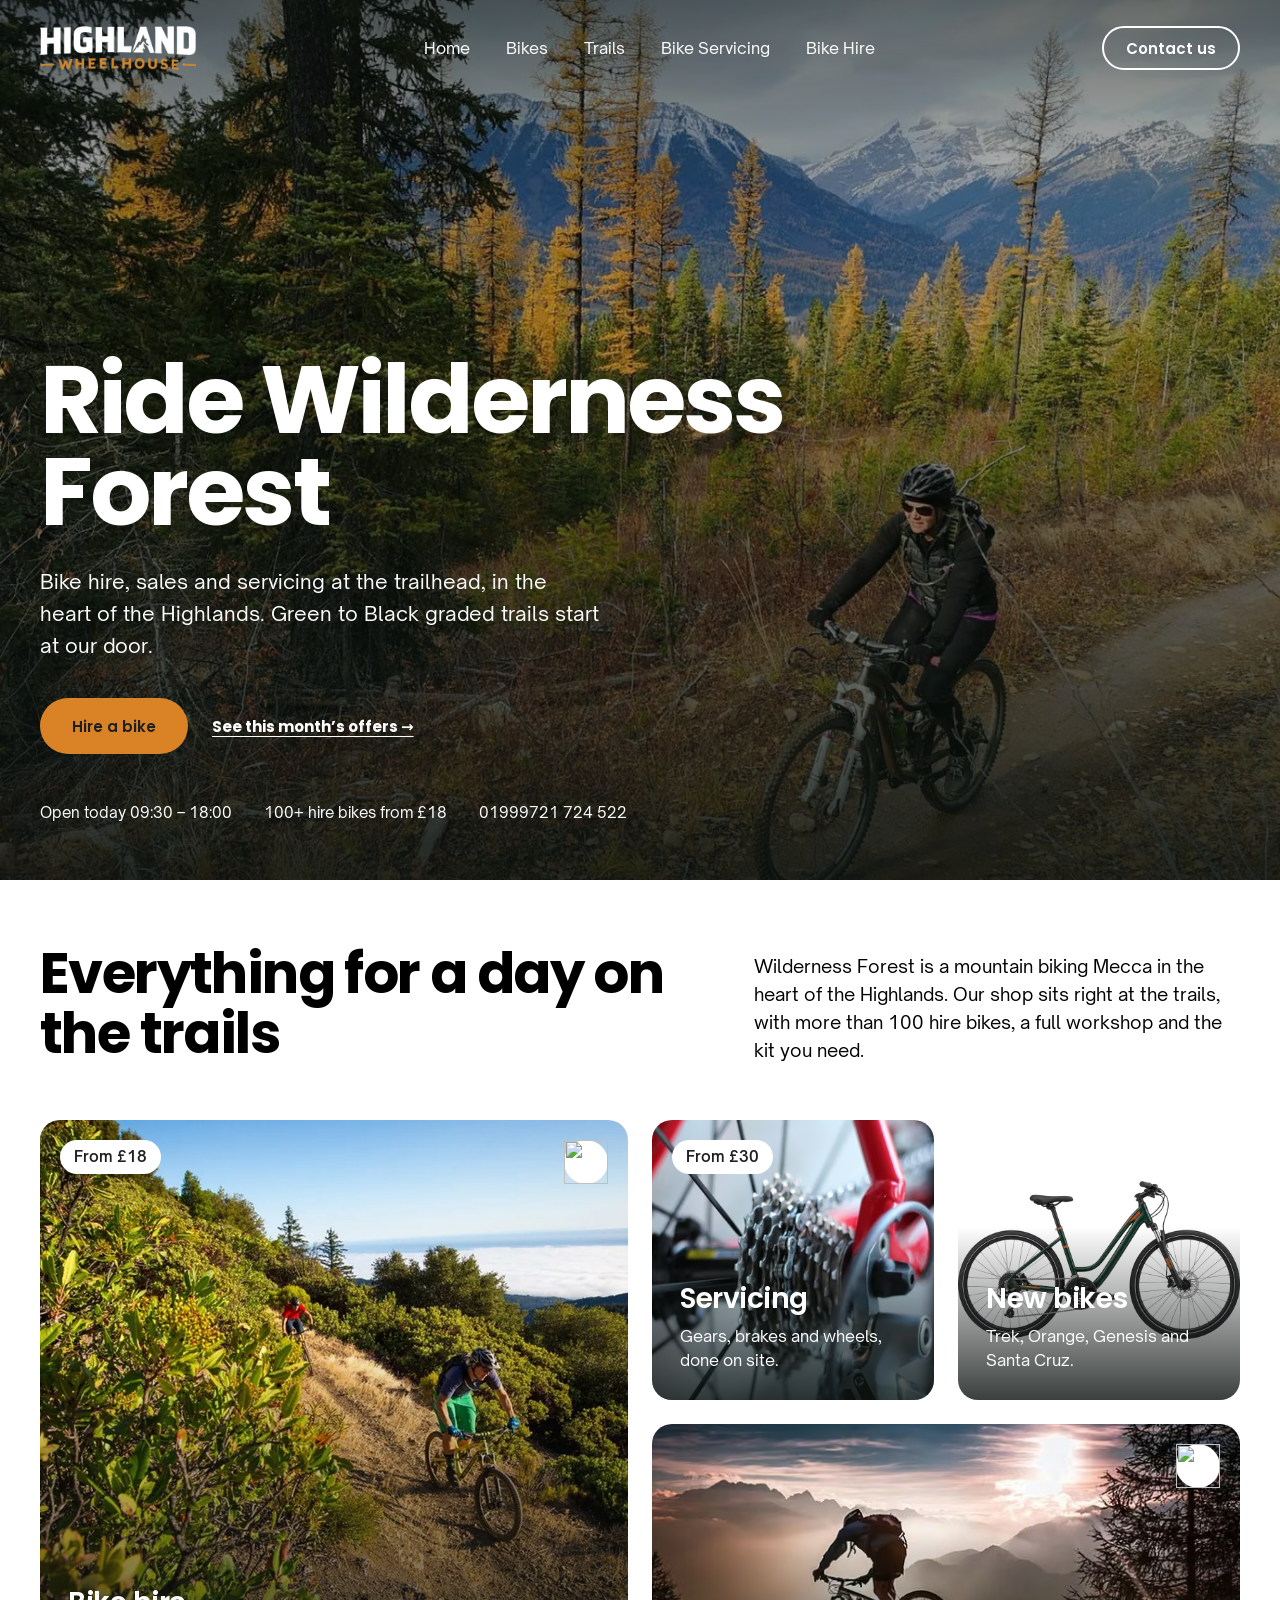
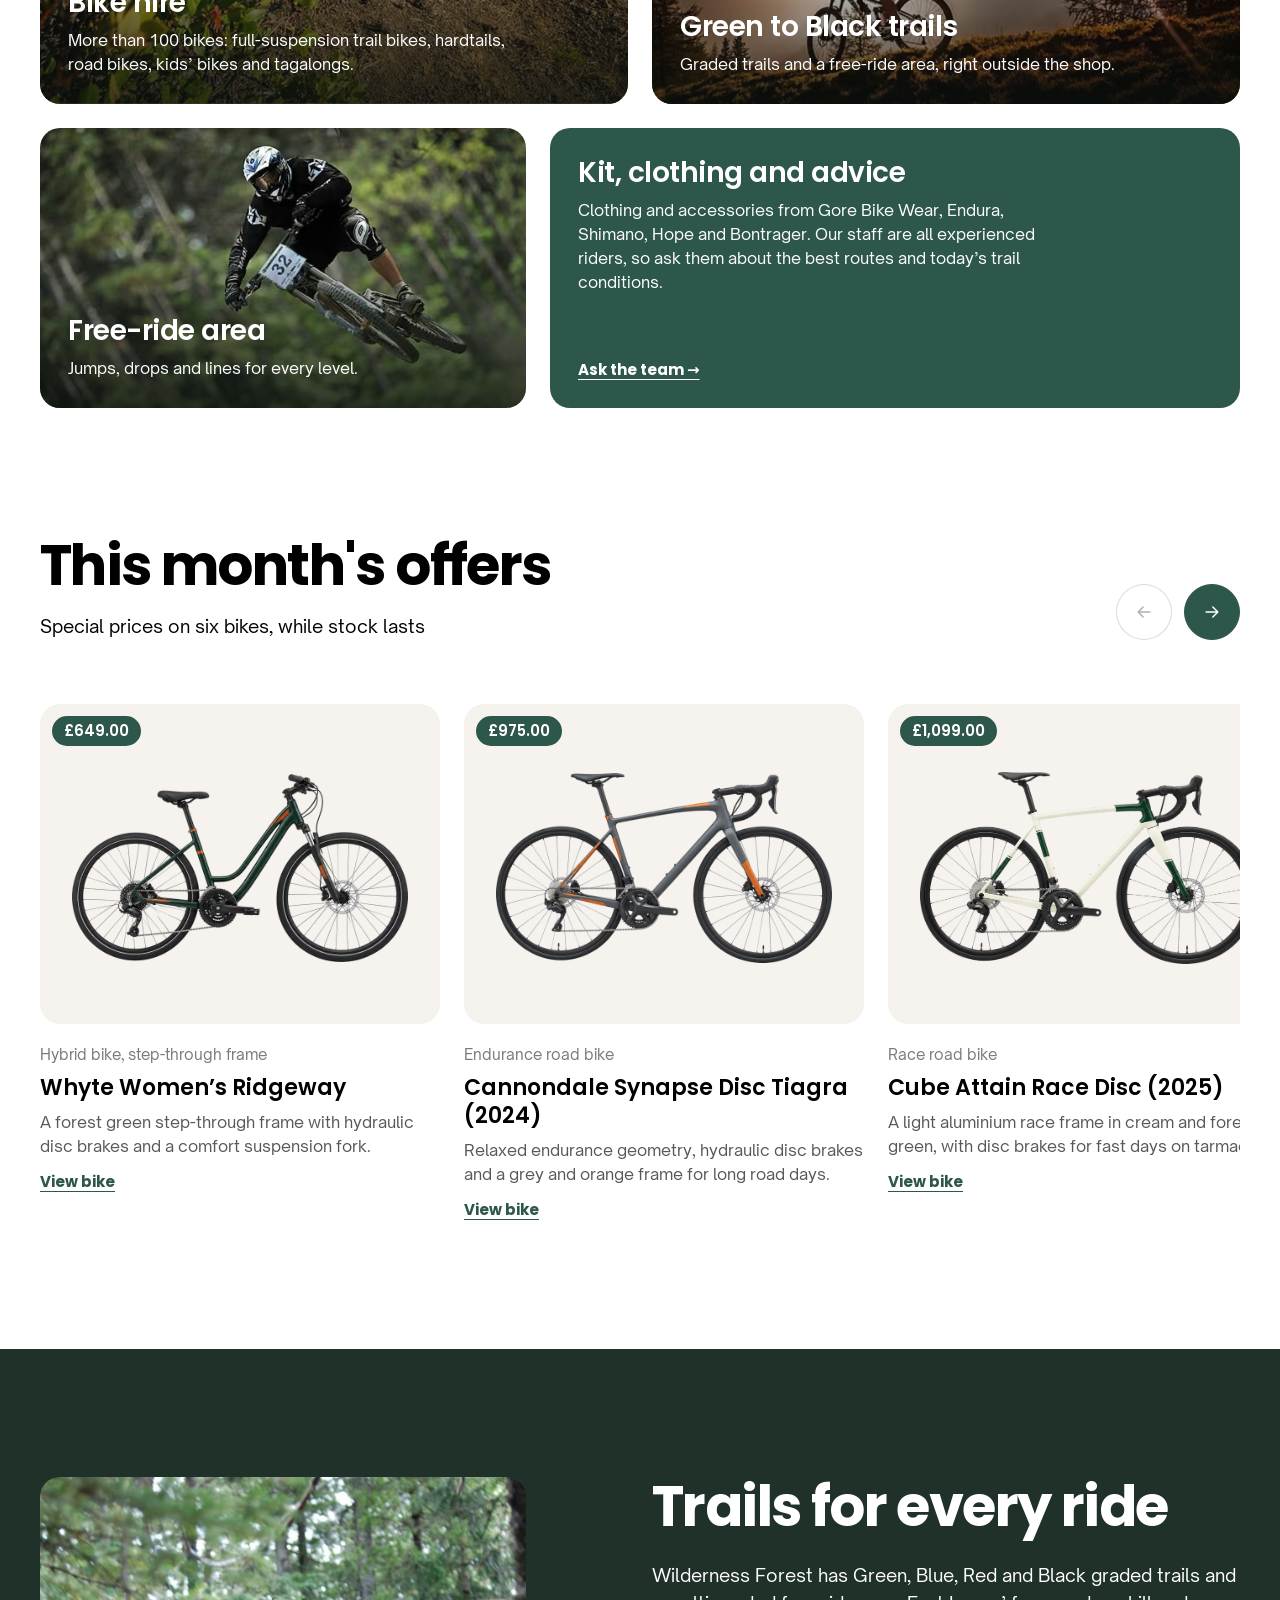
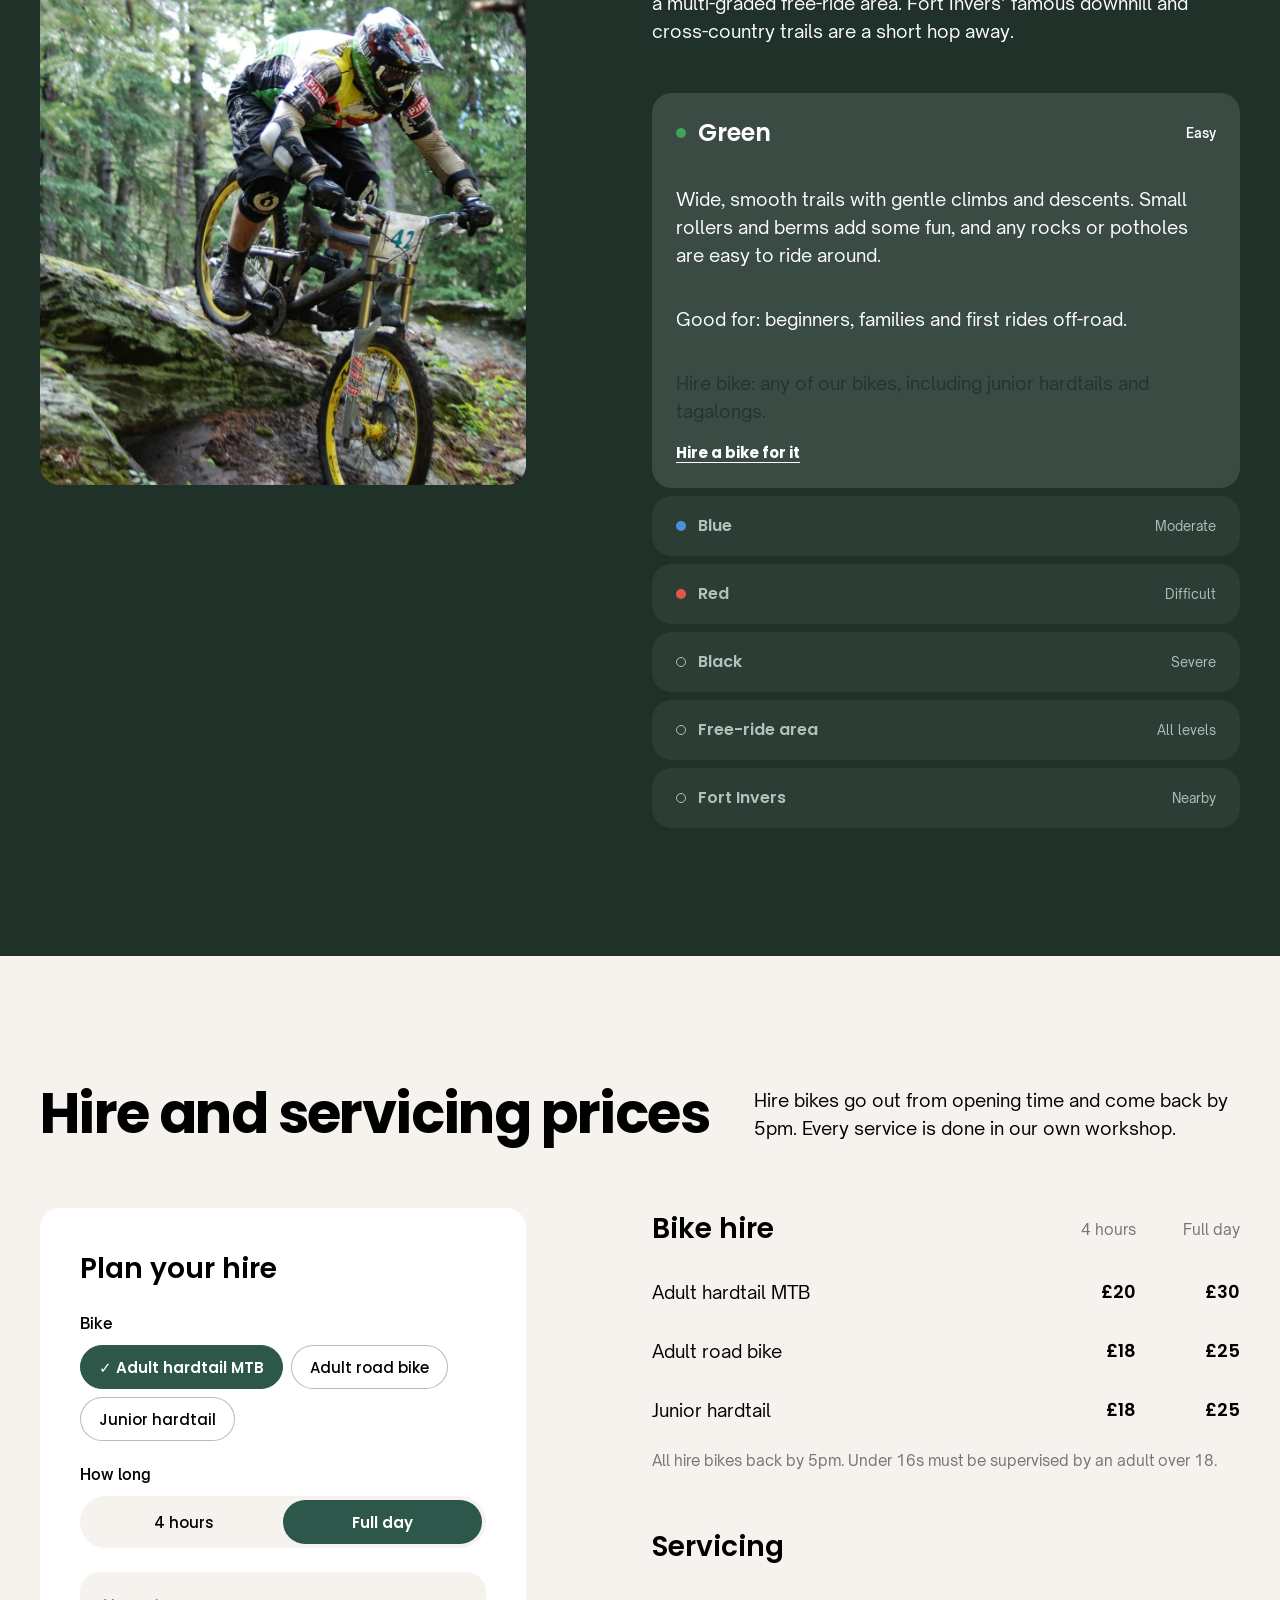
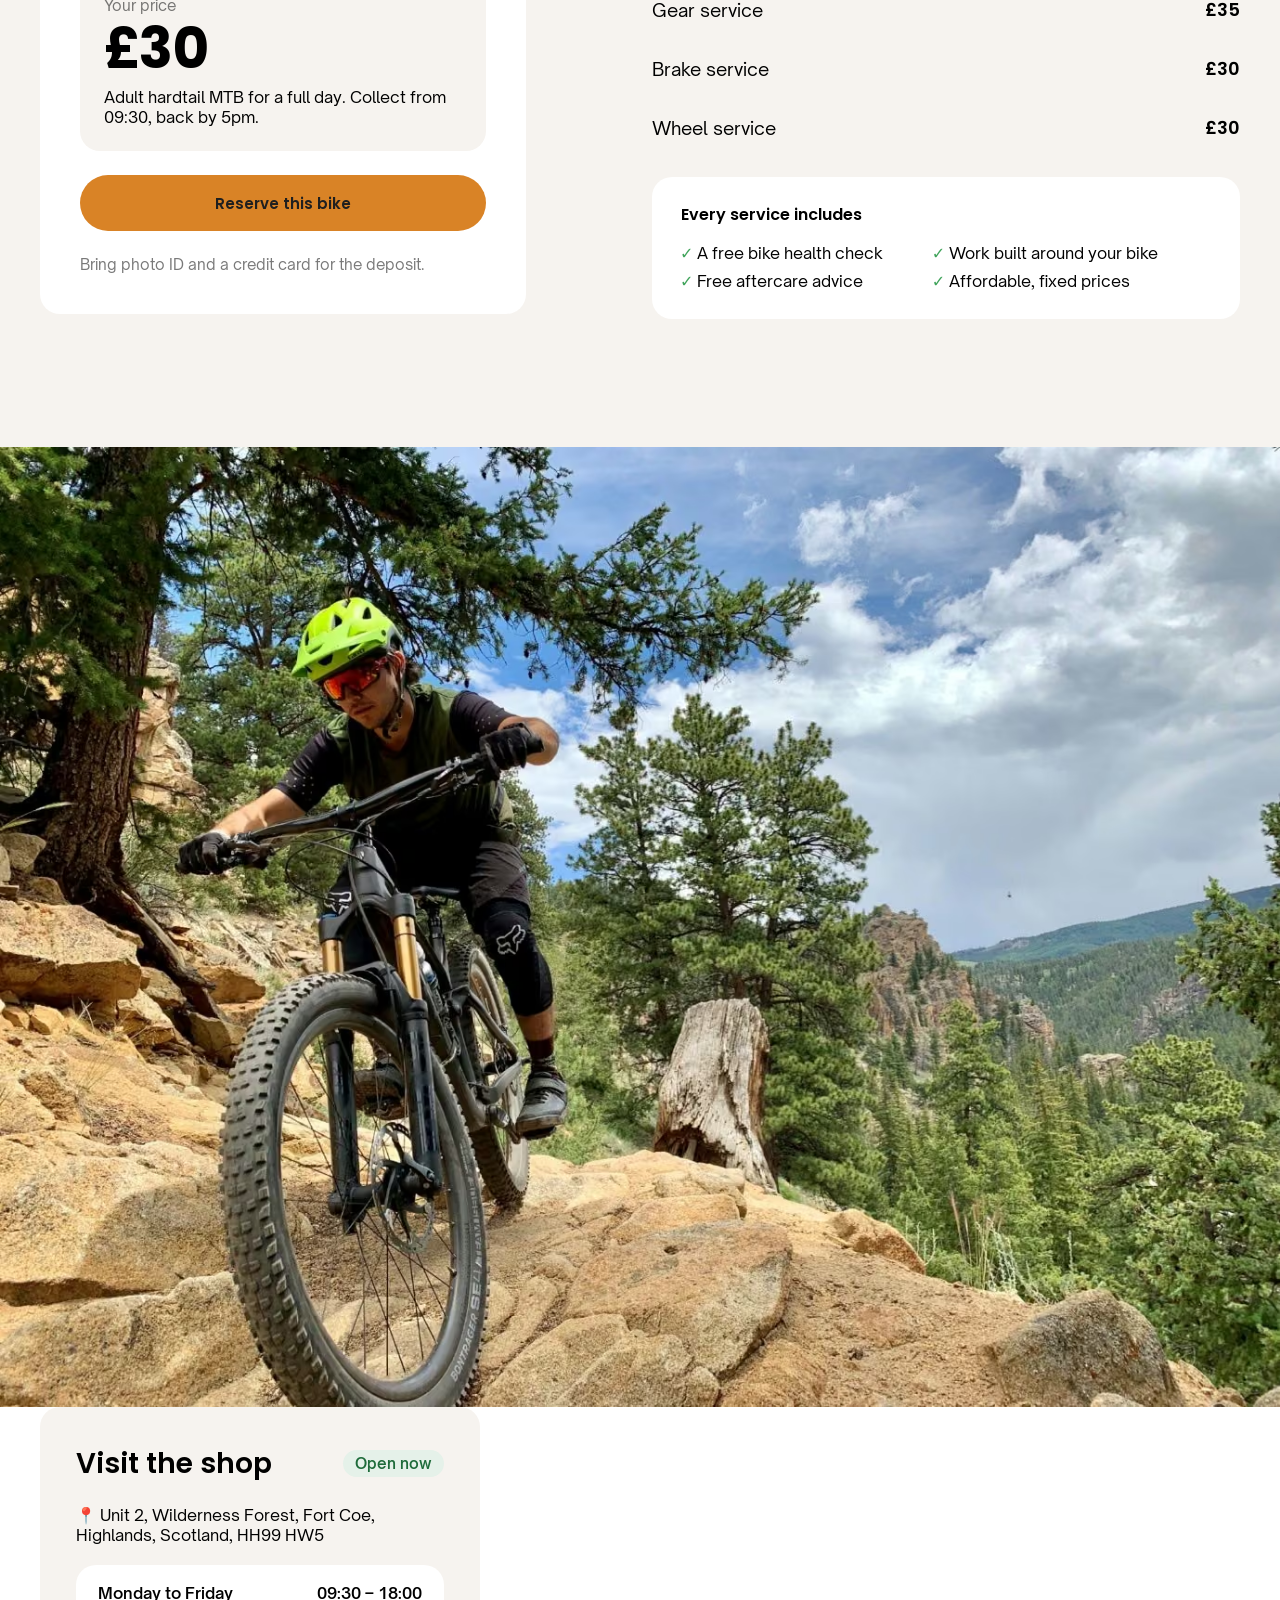
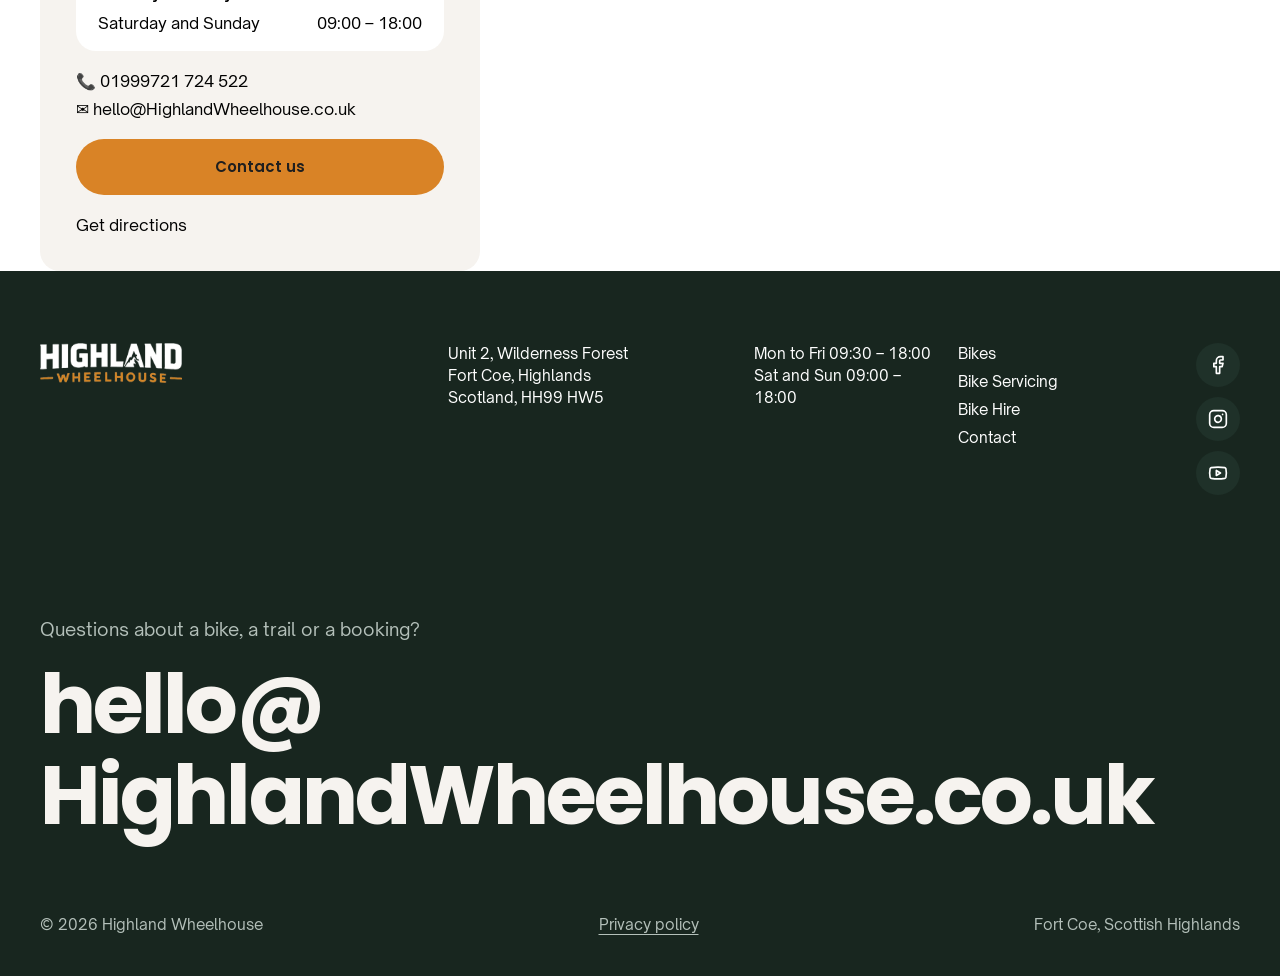
==== index.html @ 8212a4d5 "Media queries" ====
<!doctype html>
<html lang="en-GB">
   <head>
      <meta charset="UTF-8" />
      <meta name="viewport" content="width=device-width, initial-scale=1.0" />
      <title>Highland Wheelhouse | Bike hire, sales and servicing</title>
      <meta
         name="description"
         content="Bike hire, sales and servicing at the trailhead in Wilderness Forest, Scottish Highlands. 100+ hire bikes from £18 and Green to Black graded trails at our door."
      />
      <!-- CSS -->
      <link rel="stylesheet" href="css/main.css" />
      <link rel="stylesheet" href="css/pages/home.css" />
      <link rel="stylesheet" href="css/pages/home-media.css" />
      <link rel="stylesheet" href="libs/lightbox3/lightbox3.css" />

      <!-- scripts -->
      <script src="js/offer-cards/offer-cards-data.js" defer></script>
      <script src="js/trails/trails-data.js" defer></script>
      <script src="js/main.js" defer></script>
      <script src="js/offer-cards/offer-cards-function.js" defer></script>
      <script src="js/offer-cards/offer-cards-slider.js" defer></script>
      <script src="js/trails/trails-table-function.js" defer></script>
      <script src="js/contact/contact-modal.js" defer></script>
      <script src="js/hire/hire-form.js" defer></script>
      <script src="js/open-time/open-time.js" defer></script>
      <script src="libs/lightbox3/lightbox3.min.js" defer></script>
      <script src="js/gallery/trails-gallery.js" defer></script>
   </head>
   <body>
      <header class="header-on-photo">
         <div class="header-inner container">
            <div class="header-logo">
               <img
                  src="assets/images/desktop/logo-white-398w.avif"
                  alt="logo-white"
               />
            </div>
            <nav>
               <ul>
                  <li><a href="#top" aria-current="page">Home</a></li>
                  <li><a href="#offers">Bikes</a></li>
                  <li><a href="#trails">Trails</a></li>
                  <li><a href="#servicing">Bike Servicing</a></li>
                  <li><a href="#hire">Bike Hire</a></li>
               </ul>
            </nav>
            <a class="button-on-photo open-contact" href="#contact">Contact us</a>
         </div>
      </header>

      <main>
         <section class="hero">
            <picture class="hero-media">
               <source
                  media="(max-width: 768px)"
                  srcset="assets/images/phone/hero-forest-trail-780w.avif"
                  type="image/avif"
               />
               <source
                  media="(max-width: 768px)"
                  srcset="assets/images/phone/hero-forest-trail-780w.webp"
                  type="image/webp"
               />
               <source
                  srcset="assets/images/desktop/hero-forest-trail-1379w.avif"
                  type="image/avif"
               />
               <img
                  src="assets/images/desktop/hero-forest-trail-1379w.webp"
                  alt="A rider on a forest trail"
                  width="1379"
                  height="1034"
               />
            </picture>
            <div class="hero-info">
               <div class="container">
                  <h1 class="hero-title">Ride Wilderness Forest</h1>
                  <p class="hero-text">
                     Bike hire, sales and servicing at the trailhead, in the
                     heart of the Highlands. Green to Black graded trails start
                     at our door.
                  </p>
                  <div class="hero-actions">
                     <a class="button-main" href="#hire">Hire a bike</a>
                     <a class="hero-link" href="#offers">
                        See this month’s offers
                        <span aria-hidden="true">→</span>
                     </a>
                  </div>
                  <ul class="hero-strip">
                     <li>Open today 09:30 – 18:00</li>
                     <li>100+ hire bikes from £18</li>
                     <li>
                        <a href="tel:+441999721724522">01999721 724 522</a>
                     </li>
                  </ul>
               </div>
            </div>
         </section>

         <section class="content-section">
            <div class="container">
               <div class="content-header grid">
                  <h2>Everything for a day on the trails</h2>
                  <p>
                     Wilderness Forest is a mountain biking Mecca in the heart
                     of the Highlands. Our shop sits right at the trails, with
                     more than 100 hire bikes, a full workshop and the kit you
                     need.
                  </p>
               </div>
               <div class="bento grid">
                  <!-- TODO SOURCE AND MEDIA FOR PICTURES -->
                  <a class="bike-hire" href="#hire">
                     <div class="picture-container">
                        <picture>
                           <img
                              src="assets/images/desktop/bike-hire-riders-1400w.webp"
                              alt="Two riders on a hillside trail"
                              width="1400"
                              height="934"
                           />
                        </picture>
                     </div>
                     <span class="bento-item-price">From £18</span>
                     <span class="bento-item-arrow">
                        <img src="assets/icons/arrow-up-right.svg" alt="" />
                     </span>
                     <div class="bento-item-info">
                        <h3>Bike hire</h3>
                        <p>
                           More than 100 bikes: full-suspension trail bikes,
                           hardtails, road bikes, kids’ bikes and tagalongs.
                        </p>
                     </div>
                  </a>
                  <div class="servicing">
                     <div class="picture-container">
                        <picture>
                           <img
                              src="assets/images/desktop/servicing-cassette-640w.avif"
                              alt="Close-up of a bike cassette and gears"
                              width="640"
                              height="426"
                           />
                        </picture>
                     </div>
                     <span class="bento-item-price">From £30</span>
                     <div class="bento-item-info">
                        <h3>Servicing</h3>
                        <p>Gears, brakes and wheels, done on site.</p>
                     </div>
                  </div>
                  <div class="new-bikes">
                     <div class="picture-container">
                        <picture>
                           <img
                              src="assets/images/desktop/offer-whyte-ridgeway-800w.avif"
                              alt="Ridgeway hybrid bike"
                              width="800"
                              height="580"
                           />
                        </picture>
                     </div>
                     <div class="bento-item-info">
                        <h3>New bikes</h3>
                        <p>Trek, Orange, Genesis and Santa Cruz.</p>
                     </div>
                  </div>

                  <a
                     class="green-to-black-trails open-gallery"
                     href="#trails-gallery"
                  >
                     <div class="picture-container">
                        <picture>
                           <img
                              src="assets/images/desktop/trails-sunset-ridge-602w.avif"
                              alt="A rider on a ridge trail at sunset"
                              width="602"
                              height="385"
                           />
                        </picture>
                     </div>
                     <span class="bento-item-arrow">
                        <img src="assets/icons/arrow-up-right.svg" alt="" />
                     </span>
                     <div class="bento-item-info">
                        <h3>Green to Black trails</h3>
                        <p>
                           Graded trails and a free-ride area, right outside the
                           shop.
                        </p>
                     </div>
                  </a>

                  <div class="free-ride-area">
                     <div class="picture-container">
                        <picture>
                           <img
                              src="assets/images/desktop/free-ride-jump-602w.avif"
                              alt="A rider in the air on a free-ride jump"
                              width="602"
                              height="339"
                           />
                        </picture>
                     </div>
                     <div class="bento-item-info">
                        <h3>Free-ride area</h3>
                        <p>Jumps, drops and lines for every level.</p>
                     </div>
                  </div>

                  <div class="kit-clothing-advice">
                     <div class="bento-item-info" style="bottom: 0; top: 28px">
                        <h3>Kit, clothing and advice</h3>
                        <p>
                           Clothing and accessories from Gore Bike Wear, Endura,
                           Shimano, Hope and Bontrager. Our staff are all
                           experienced riders, so ask them about the best routes
                           and today’s trail conditions.
                        </p>
                        <div class="ask-team-link">
                           <a
                              class="open-contact"
                              style="color: white"
                              href="#contact"
                           >
                              Ask the team
                              <span aria-hidden="true">→</span>
                           </a>
                        </div>
                     </div>
                  </div>
               </div>

               <!-- trails gallery -->
               <div id="trails-gallery" hidden>
                  <a
                     href="assets/images/gallery/trail-map.svg"
                     data-lightbox="trails"
                     data-caption="Trail map: every trail starts at the shop"
                  ></a>
                  <a
                     href="assets/images/gallery/trail-green-1536w.avif"
                     data-lightbox="trails"
                     data-caption="Green trail: wide and smooth, with gentle climbs and descents"
                  ></a>
                  <a
                     href="assets/images/gallery/trail-blue-1536w.avif"
                     data-lightbox="trails"
                     data-caption="Blue trail: tree roots, small rock steps, berms and small jumps"
                  ></a>
                  <a
                     href="assets/images/gallery/trail-red-1536w.avif"
                     data-lightbox="trails"
                     data-caption="Red trail: steep climbs and technical descents over large rocks"
                  ></a>
                  <a
                     href="assets/images/gallery/trail-black-1536w.avif"
                     data-lightbox="trails"
                     data-caption="Black trail: long, steep climbs and fast descents"
                  ></a>
                  <a
                     href="assets/images/gallery/trail-free-ride-1536w.avif"
                     data-lightbox="trails"
                     data-caption="Free-ride area: jump lines, drops and berms for every level"
                  ></a>
               </div>
            </div>
         </section>

         <section class="month-offer section" id="offers">
            <div class="container">
               <div class="month-offer-header grid">
                  <h2>This month's offers</h2>
                  <p>Special prices on six bikes, while stock lasts</p>
                  <div class="scroll-arrow-section">
                     <button
                        class="slide-arrow slide-arrow-prev"
                        type="button"
                        aria-label="Previous bikes"
                     >
                        <svg
                           viewBox="0 0 24 24"
                           fill="none"
                           stroke="currentColor"
                           stroke-width="1.75"
                           stroke-linecap="round"
                           stroke-linejoin="round"
                           aria-hidden="true"
                        >
                           <path d="M19 12H5M11 6l-6 6 6 6" />
                        </svg>
                     </button>
                     <button
                        class="slide-arrow slide-arrow-next"
                        type="button"
                        aria-label="Next bikes"
                     >
                        <svg
                           viewBox="0 0 24 24"
                           fill="none"
                           stroke="currentColor"
                           stroke-width="1.75"
                           stroke-linecap="round"
                           stroke-linejoin="round"
                           aria-hidden="true"
                        >
                           <path d="M5 12h14M13 6l6 6-6 6" />
                        </svg>
                     </button>
                  </div>
               </div>
               <div class="bikes-row"></div>
            </div>
         </section>

         <!--  section with trail types -->

         <section class="trails-section section" id="trails">
            <div class="container grid">
               <picture class="trail-rider-picture">
                  <source />
                  <img
                     src="assets/images/desktop/trails-forest-descent-1102w.avif"
                     alt="rider in yellow"
                  />
               </picture>
               <div class="trails-header">
                  <h2>Trails for every ride</h2>
                  <p>
                     Wilderness Forest has Green, Blue, Red and Black graded
                     trails and a multi-graded free-ride area. Fort Invers’
                     famous downhill and cross-country trails are a short hop
                     away.
                  </p>
                  <ul class="trail-list"></ul>
               </div>
            </div>
         </section>

         <!-- section with prices -->

         <section class="prices-section section" id="hire">
            <div class="container grid">
               <div class="prices-header grid">
                  <h2>Hire and servicing prices</h2>
                  <p>
                     Hire bikes go out from opening time and come back by 5pm.
                     Every service is done in our own workshop.
                  </p>
               </div>
               <div class="hire-form">
                  <div class="hire-form-container">
                     <h3>Plan your hire</h3>
                     <div class="choose-bike-form">
                        <h4>Bike</h4>
                        <button class="active">Adult hardtail MTB</button>
                        <button>Adult road bike</button>
                        <button>Junior hardtail</button>
                     </div>
                     <div class="choose-time-form">
                        <h4>How long</h4>
                        <div class="time-buttons">
                           <button>4 hours</button>
                           <button class="active">Full day</button>
                        </div>
                     </div>

                     <div class="chosen-bikeNtime">
                        <div class="bikeNtime-container">
                           <h4>Your price</h4>
                           <h2>£30</h2>
                           <p>
                              Adult hardtail MTB for a full day. Collect from
                              09:30, back by 5pm.
                           </p>
                        </div>
                     </div>
                     <button class="button-main open-contact">
                        Reserve this bike
                     </button>
                     <p>Bring photo ID and a credit card for the deposit.</p>
                  </div>
               </div>
               <div class="price-list">
                  <div class="bike-hire-container">
                     <table class="hire-bikes-table">
                        <tr>
                           <td><h3>Bike hire</h3></td>
                           <td>4 hours</td>
                           <td>Full day</td>
                        </tr>
                        <tr>
                           <td>Adult hardtail MTB</td>
                           <td>£20</td>
                           <td>£30</td>
                        </tr>
                        <tr>
                           <td>Adult road bike</td>
                           <td>£18</td>
                           <td>£25</td>
                        </tr>
                        <tr>
                           <td>Junior hardtail</td>
                           <td>£18</td>
                           <td>£25</td>
                        </tr>
                     </table>
                     <p>
                        All hire bikes back by 5pm. Under 16s must be supervised
                        by an adult over 18.
                     </p>
                  </div>
                  <div class="servicing-list" id="servicing">
                     <table class="servicing-table">
                        <tr>
                           <td colspan="2"><h3>Servicing</h3></td>
                        </tr>
                        <tr>
                           <td>Gear service</td>
                           <td>£35</td>
                        </tr>
                        <tr>
                           <td>Brake service</td>
                           <td>£30</td>
                        </tr>
                        <tr>
                           <td>Wheel service</td>
                           <td>£30</td>
                        </tr>
                     </table>
                  </div>
                  <div class="includes-list">
                     <table class="includes-table">
                        <tr>
                           <th colspan="2">Every service includes</th>
                        </tr>
                        <tr>
                           <td>A free bike health check</td>
                           <td>Work built around your bike</td>
                        </tr>
                        <tr>
                           <td>Free aftercare advice</td>
                           <td>Affordable, fixed prices</td>
                        </tr>
                     </table>
                  </div>
               </div>
            </div>
         </section>

         <!-- section with prices -->

         <!-- section with visit card -->

         <section class="visit-section">
            <picture class="visit-picture">
               <source
                  media="(max-width: 768px)"
                  srcset="assets/images/phone/visit-rider-rocks-780w.avif"
                  type="image/avif"
               />
               <source
                  media="(max-width: 768px)"
                  srcset="assets/images/phone/visit-rider-rocks-780w.webp"
                  type="image/webp"
               />
               <source
                  srcset="assets/images/desktop/visit-rider-rocks-1379w.avif"
                  type="image/avif"
               />
               <img
                  src="assets/images/desktop/visit-rider-rocks-1379w.webp"
                  alt="A rider on rocks between pine trees"
                  width="1379"
                  height="1034"
               />
            </picture>
            <div class="visit-info">
               <div class="container">
                  <div class="visit-card">
                     <div class="visit-card-header">
                        <h3>Visit the shop</h3>
                        <span class="open-now">Open now</span>
                     </div>
                     <p class="visit-address">
                        📍 Unit 2, Wilderness Forest, Fort Coe, Highlands,
                        Scotland, HH99 HW5
                     </p>
                     <table class="open-times">
                        <tr class="today">
                           <td>Monday to Friday</td>
                           <td>09:30 – 18:00</td>
                        </tr>
                        <tr>
                           <td>Saturday and Sunday</td>
                           <td>09:00 – 18:00</td>
                        </tr>
                     </table>
                     <div class="visit-contacts">
                        <a href="tel:+441999721724522">📞 01999721 724 522</a>
                        <a href="mailto:hello@HighlandWheelhouse.co.uk">
                           ✉️ hello@HighlandWheelhouse.co.uk
                        </a>
                     </div>
                     <a class="button-main open-contact" href="#contact">Contact us</a>
                     <a
                        class="button-second"
                        href="https://www.google.com/maps/search/Wilderness+Forest+Fort+Coe"
                        >Get directions</a
                     >
                  </div>
               </div>
            </div>
         </section>

         <!-- section with visit card -->
      </main>

      <footer>
         <div class="footer-inner container">
            <div class="footer-top grid">
               <div class="footer-logo">
                  <img
                     src="assets/images/desktop/logo-white-398w.avif"
                     alt="Highland Wheelhouse logo"
                  />
               </div>
               <div class="footer-address">
                  <p>Unit 2, Wilderness Forest</p>
                  <p>Fort Coe, Highlands</p>
                  <p>Scotland, HH99 HW5</p>
               </div>
               <div class="footer-time">
                  <p>Mon to Fri 09:30 – 18:00</p>
                  <p>Sat and Sun 09:00 – 18:00</p>
               </div>
               <nav>
                  <ul>
                     <li><a href="#offers">Bikes</a></li>
                     <li><a href="#servicing">Bike Servicing</a></li>
                     <li><a href="#hire">Bike Hire</a></li>
                     <li><a class="open-contact" href="#contact">Contact</a></li>
                  </ul>
               </nav>
               <!-- TODO LINKS FOR SOCIAL MEDIA -->
               <div class="footer-social">
                  <a href="#">
                     <img src="assets/icons/facebook.svg" alt="Facebook" />
                  </a>
                  <a href="#">
                     <img src="assets/icons/instagram.svg" alt="Instagram" />
                  </a>
                  <a href="#">
                     <img src="assets/icons/youtube.svg" alt="YouTube" />
                  </a>
               </div>
            </div>
            <div class="footer-email">
               <p>Questions about a bike, a trail or a booking?</p>
               <a href="mailto:hello@HighlandWheelhouse.co.uk"
                  >hello@<br />HighlandWheelhouse.co.uk</a
               >
            </div>
            <div class="footer-bottom">
               <p>© 2026 Highland Wheelhouse</p>
               <a href="#">Privacy policy</a>
               <p>Fort Coe, Scottish Highlands</p>
            </div>
         </div>
      </footer>

      <!-- contact us modal -->

      <dialog class="contact-modal" id="contact">
         <form class="contact-form" method="dialog" novalidate>
            <div class="contact-header">
               <h2>Contact us</h2>
               <button
                  class="slide-arrow contact-close"
                  type="button"
                  aria-label="Close"
               >
                  ✕
               </button>
            </div>
            <label>
               Name
               <input type="text" name="name" placeholder="Your name" required />
               <span class="error"></span>
            </label>
            <label>
               Phone number
               <input type="tel" name="phone" placeholder="Your phone number" />
               <span class="error"></span>
            </label>
            <label>
               Email
               <input
                  type="email"
                  name="email"
                  placeholder="Your email address"
                  required
               />
               <span class="error"></span>
            </label>
            <label>
               Message
               <textarea
                  name="message"
                  placeholder="How can we help?"
                  required
               ></textarea>
               <span class="error"></span>
            </label>
            <label class="contact-checkbox">
               <input type="checkbox" name="news" />
               Email me Highland Wheelhouse offers and events. You can
               unsubscribe at any time.
            </label>
            <button class="button-main" type="submit">Send message</button>
         </form>
      </dialog>
   </body>
</html>
---- css/main.css ----
/* For pages */

@import url('tokens.css');
@import url('base.css');
@import url('layout.css');

@import url('components/button.css');
@import url('components/field.css');
@import url('components/offer-card.css');
@import url('components/site-header.css');
@import url('components/site-footer.css');
@import url('components/trail-list.css');
@import url('components/hire-bike-form.css');
@import url('components/price-list.css');
@import url('components/visit-card.css');
@import url('components/contact-modal.css');
@import url('components/media.css');
---- css/pages/home.css ----
/* Home page */

/* Hero */
.hero {
   display: grid;
   grid-template-rows: minmax(0, 1fr);
   height: 880px;
   overflow: hidden;
   color: #fff;
}

.hero-media,
.hero-info {
   grid-area: 1 / 1;
}

.hero-media {
   height: 100%;
}

.hero-media img {
   width: 100%;
   height: 100%;
   object-fit: cover;
   object-position: 60% center;
}

.hero-info {
   display: flex;
   flex-direction: column;
   justify-content: flex-end;

   padding-bottom: 56px;

   background:
      linear-gradient(to top, rgb(10 16 13 / 0.8) 0%, rgb(10 16 13 / 0) 62%),
      linear-gradient(to bottom, rgb(10 16 13 / 0.5) 0%, rgb(10 16 13 / 0) 25%),
      rgb(10 16 13 / 0.25);
}

.hero-title {
   max-width: 800px;
   font-size: 96px;
   line-height: 92px;
   letter-spacing: -2.9px;
   color: #fff;
}

.hero-text {
   max-width: 560px;
   margin-top: 28px;
   font-size: 20px;
   line-height: 32px;
}

.hero-actions {
   display: flex;
   align-items: center;
   gap: 24px;
   margin-top: 36px;
}

.hero-link {
   font-family: var(--font-heading);
   font-weight: 700;
   font-size: 15px;
   text-decoration: underline;
   text-underline-offset: 4px;
}

.hero-strip {
   display: flex;
   gap: 32px;
   margin-top: 48px;
   padding: 0;
   list-style: none;
   font-size: 15px;
   line-height: 22px;
}
/* Content */

.content-section {
   padding-top: 64px;
}

.content-header {
   align-items: end;
   padding-bottom: 56px;
}

.content-header h2 {
   grid-column: 1 / 8;
}

.content-header p {
   grid-column: 8 / 13;
   font-size: 18px;
   line-height: 28px;
}

/* Bento Section */

.bento {
   grid-auto-rows: 280px;
   row-gap: 24px;
}

.bento > * {
   display: block;
   position: relative;
   overflow: hidden;
   border-radius: var(--radius);
}

.bento picture {
   display: block;
   width: 100%;
   height: 100%;
}

.bento img {
   width: 100%;
   height: 100%;
   object-fit: cover;
}

.new-bikes {
   background-color: #fff;
}

.new-bikes img {
   object-fit: contain;
}

.bike-hire {
   grid-column: 1 / 7;
   grid-row: 1 / 3;
}

.servicing {
   grid-column: 7 / 10;
}

.new-bikes {
   grid-column: 10 / 13;
}

.green-to-black-trails {
   grid-column: 7 / 13;
   grid-row: 2;
}

.free-ride-area {
   grid-column: 1 / 6;
   grid-row: 3;
}

.kit-clothing-advice {
   grid-column: 6 / 13;
   grid-row: 3;
   background-color: var(--bento-background);
}

.bike-hire {
   color: #fff;
}

.picture-container {
   position: relative;
   height: 100%;
}

.picture-container::after {
   content: '';
   position: absolute;
   inset: 0;
   background: linear-gradient(
      to top,
      rgb(10 16 13 / 0.8) 0%,
      rgb(10 16 13 / 0) 62%
   );
}

.bento-item-price {
   position: absolute;
   top: 20px;
   left: 20px;
   padding: 6px 14px;
   border-radius: 999px;
   background: #fff;
   color: var(--color-near-black);
   font-size: 15px;
   font-weight: 600;
   line-height: 22px;
}

.bento-item-arrow {
   position: absolute;
   top: 20px;
   right: 20px;
   display: flex;
   align-items: center;
   justify-content: center;
   width: 44px;
   height: 44px;
   border-radius: 50%;
   background: #fff;
   color: var(--color-near-black);
   font-size: 20px;
}

.bento-item-info {
   position: absolute;
   left: 28px;
   right: 28px;
   bottom: 28px;
}

.bento-item-info h3 {
   font-weight: 600;
   font-size: 28px;
   line-height: 34px;
   letter-spacing: -0.5px;

   color: var(--white);
}

.bento-item-info p {
   margin-top: 8px;
   max-width: 460px;
   font-size: 16px;
   line-height: 24px;

   color: var(--white);
}

.ask-team-link {
   padding-top: 64px;
}
.ask-team-link a {
   font-family: var(--font-heading);
   font-weight: 700;
   font-size: 15px;
   text-decoration: underline;
   text-underline-offset: 4px;
   color: var(--white);
}

/* Content */

/* Month's offer section */

.month-offer-header {
   display: grid;
}

.month-offer-header h2 {
   grid-column: 1/7;
}

.month-offer-header p {
   grid-column: 1/7;
   margin-top: 16px;
   font-size: 18px;
   line-height: 28px;
}

.scroll-arrow-section {
   grid-column: 11 / 13;
   grid-row: 1 / 3;
   align-self: end;
   justify-self: end;
   display: flex;
   gap: 12px;
}

.bikes-row {
   display: flex;
   gap: 24px;
   margin-top: 64px;
   overflow-x: auto;
   scroll-snap-type: x mandatory;
   scrollbar-width: none;
}

.bikes-row::-webkit-scrollbar {
   display: none;
}

.bikes-row .card {
   flex: 0 0 400px;
   scroll-snap-align: start;
}

/* trails section */
.trails-section {
   background-color: var(--color-raised-deep);
}

.trails-section .container {
   align-items: start;
}

.trail-rider-picture {
   grid-column: 1 / 6;
   aspect-ratio: 4 / 5;
}

.trail-rider-picture img {
   width: 100%;
   height: 100%;
   object-fit: cover;
   border-radius: var(--radius);
}

/* List block: 6 columns, starting at column 7 */
.trails-header {
   grid-column: 7 / 13;
   color: var(--white);
}

.trails-header p {
   margin-top: 24px;
   font-size: 18px;
   line-height: 28px;
}

.trails-header .trail-list {
   margin-top: 48px;
}

/* trails section */

/* prices section */

.prices-section {
   background-color: var(--color-cream);
}

.prices-header {
   align-items: center;
   grid-column: 1/13;
   padding-bottom: 64px;
}

.prices-header h2 {
   grid-column: 1/8;
}

.prices-header p {
   grid-column: 8/13;
   font-size: 18px;
   line-height: 28px;
}
/* prices section */
---- css/pages/home-media.css ----
/* Media: home page */

@media (max-width: 1024px) {
   /* Bento */

   .bento {
      grid-template-columns: 1fr 1fr;
   }

   .bento > * {
      grid-column: auto;
      grid-row: auto;
   }

   .bike-hire,
   .kit-clothing-advice {
      grid-column: 1 / -1;
   }
}

@media (max-width: 768px) {
   /* Hero */

   .hero {
      height: 720px;
   }

   .hero-title {
      font-size: 44px;
      line-height: 44px;
      letter-spacing: -1.3px;
   }

   .hero-text {
      font-size: 17px;
      line-height: 26px;
   }

   .hero-actions,
   .hero-strip {
      flex-wrap: wrap;
   }

   .hero-strip {
      gap: 8px 24px;
   }

   /* Content */

   .content-header,
   .prices-header,
   .trails-section .container {
      align-items: stretch;
   }

   /* Bento */

   .bento {
      display: grid;
      grid-template-columns: 1fr;
      grid-auto-rows: 260px;
      gap: 12px;
   }

   .kit-clothing-advice {
      grid-row: span 2;
   }

   /* Month's offer */

   .month-offer-header {
      display: flex;
      flex-direction: column;
      gap: 16px;
   }

   .bikes-row .card {
      flex-basis: 290px;
   }

   /* trails */

   .trail-rider-picture {
      aspect-ratio: 4 / 3;
   }

   /* visit */

   .visit-section {
      grid-template-rows: auto;
      height: auto;
   }

   .visit-picture,
   .visit-info {
      grid-area: auto;
   }

   .visit-picture {
      height: 360px;
   }

   .visit-info .container {
      margin-top: -80px;
      padding-top: 0;
   }
}
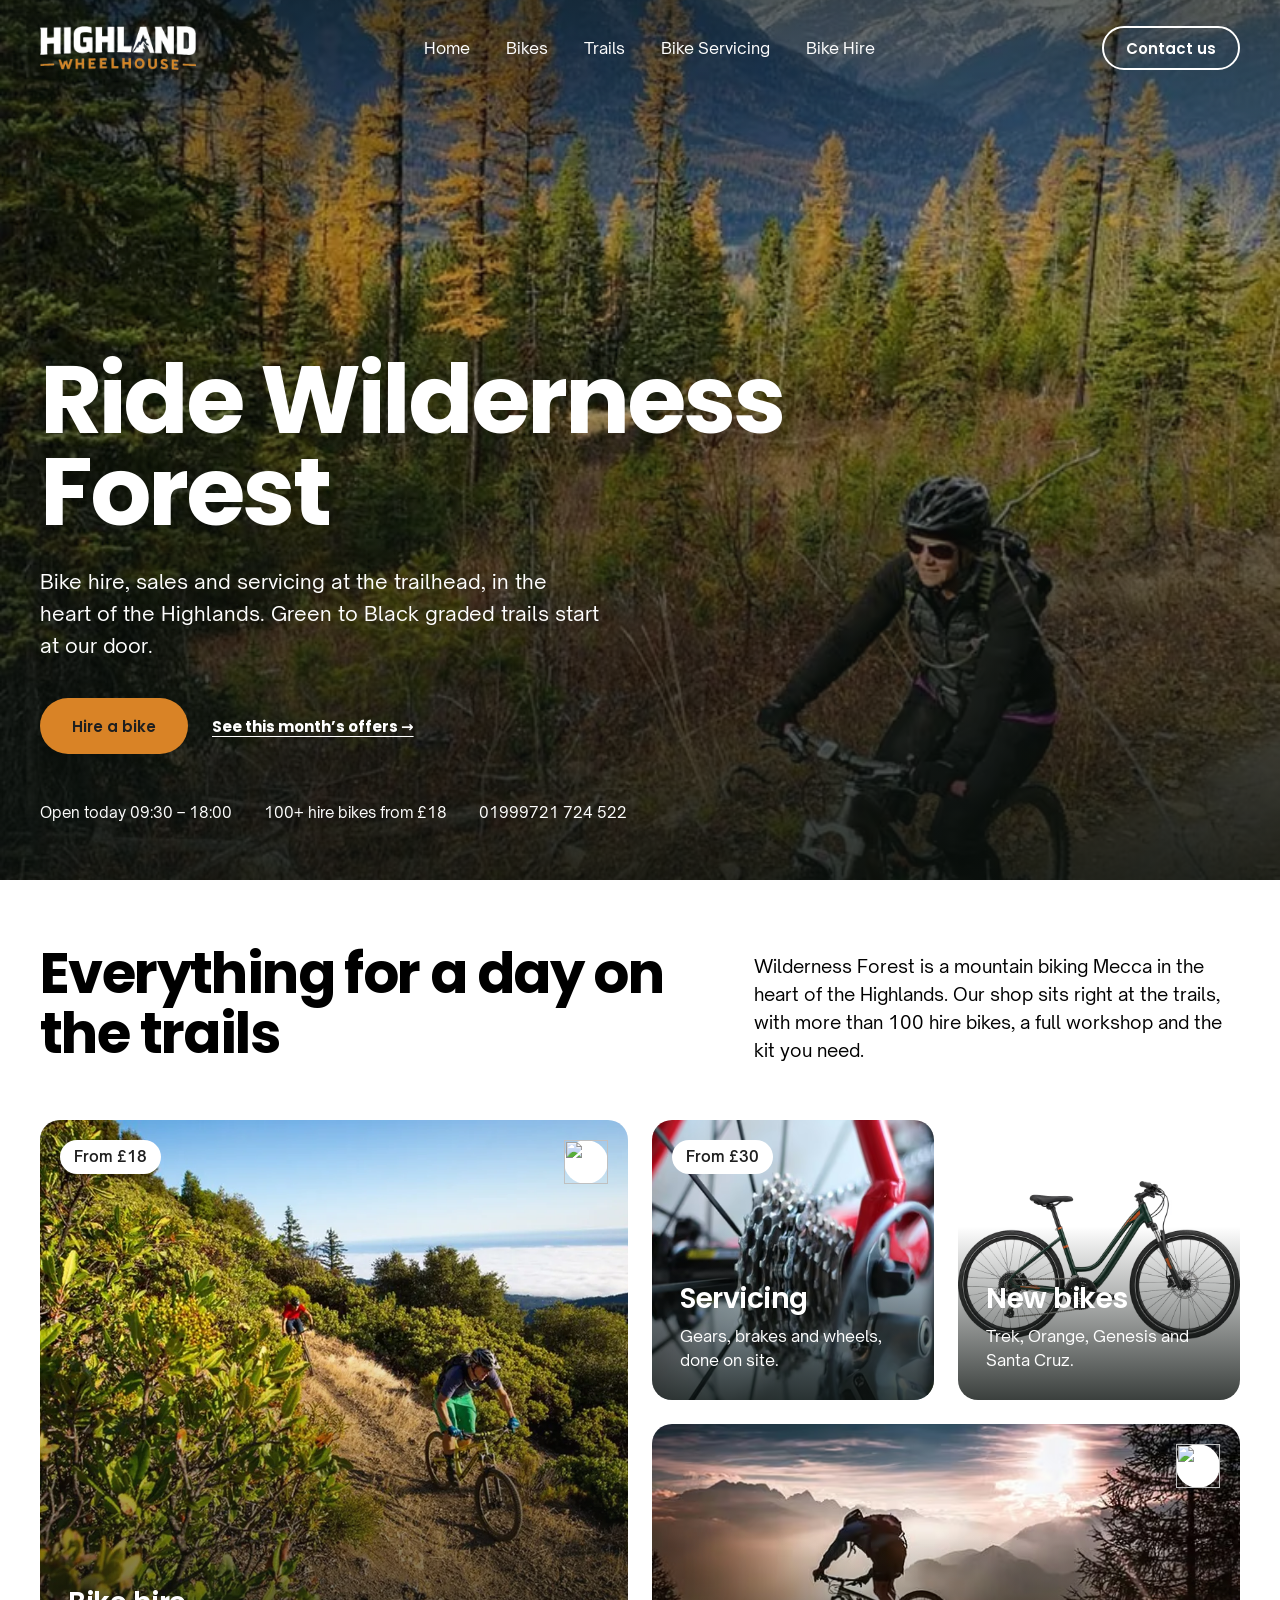
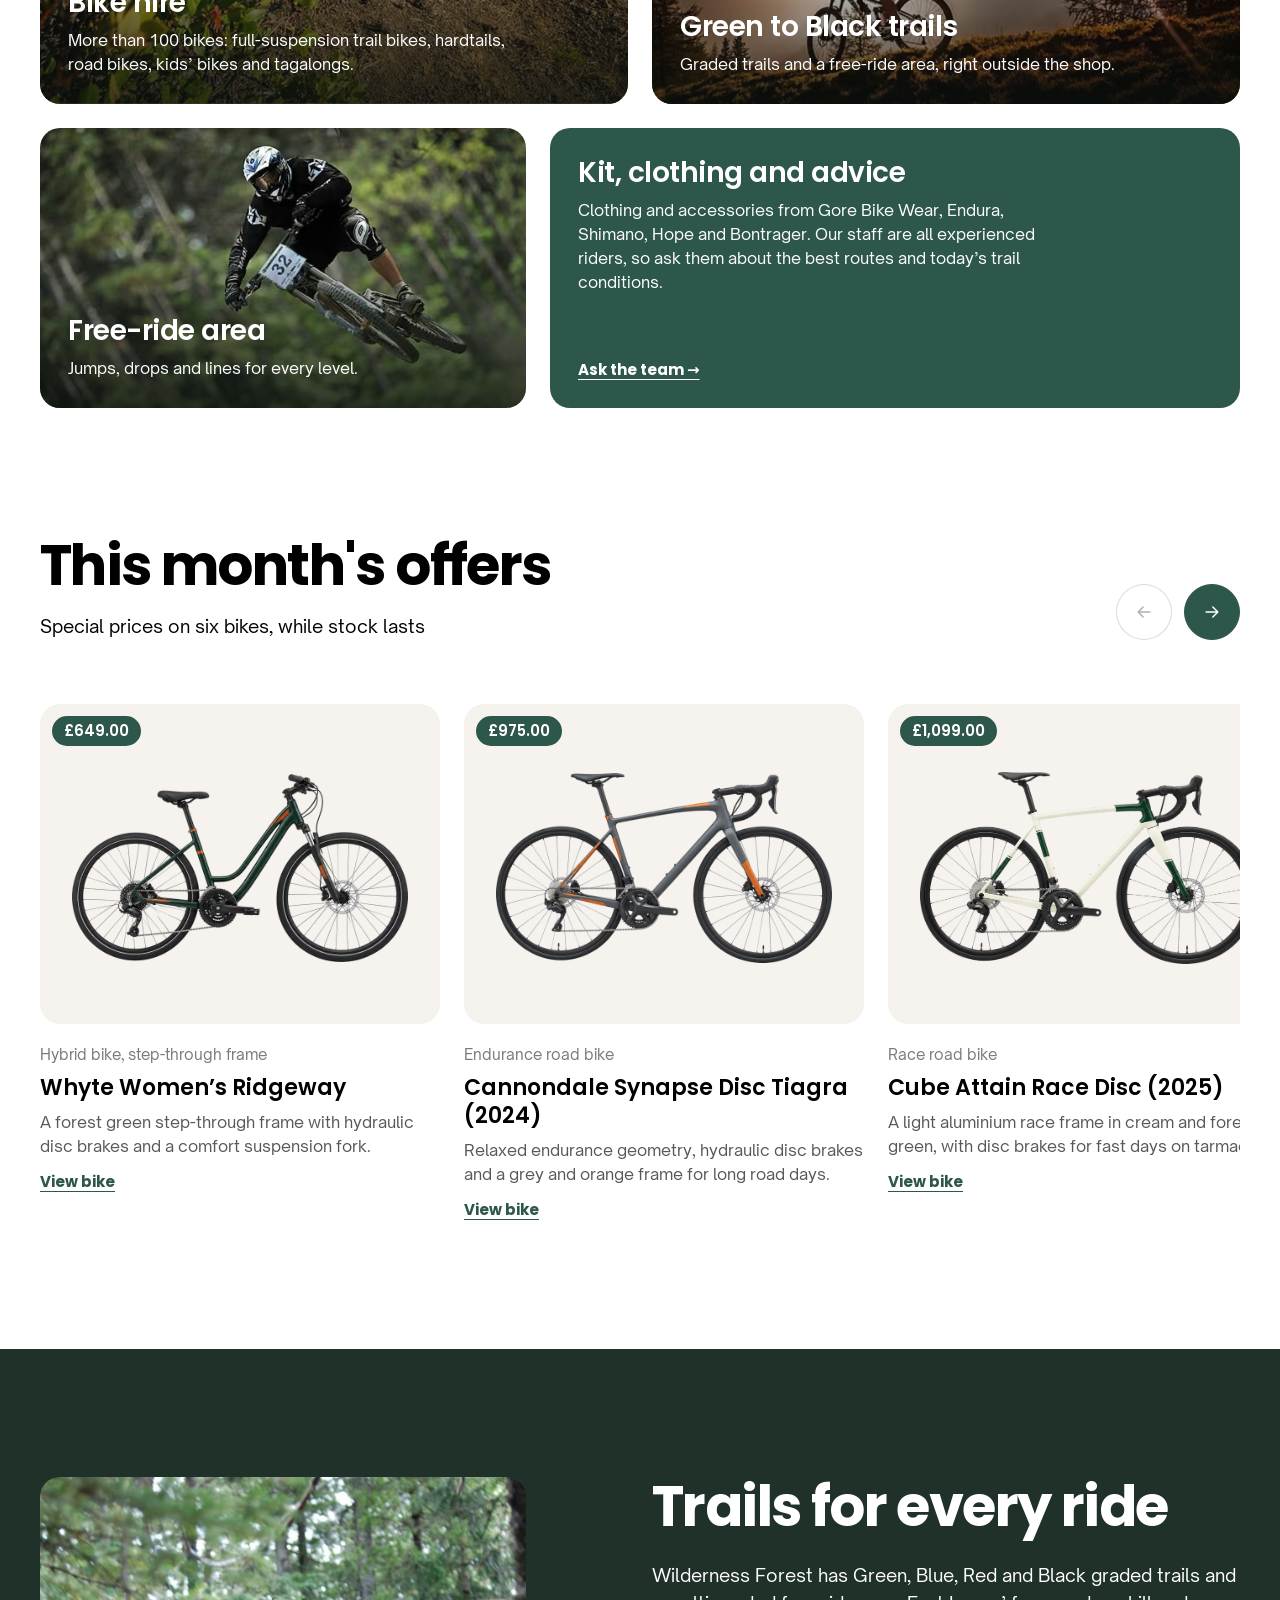
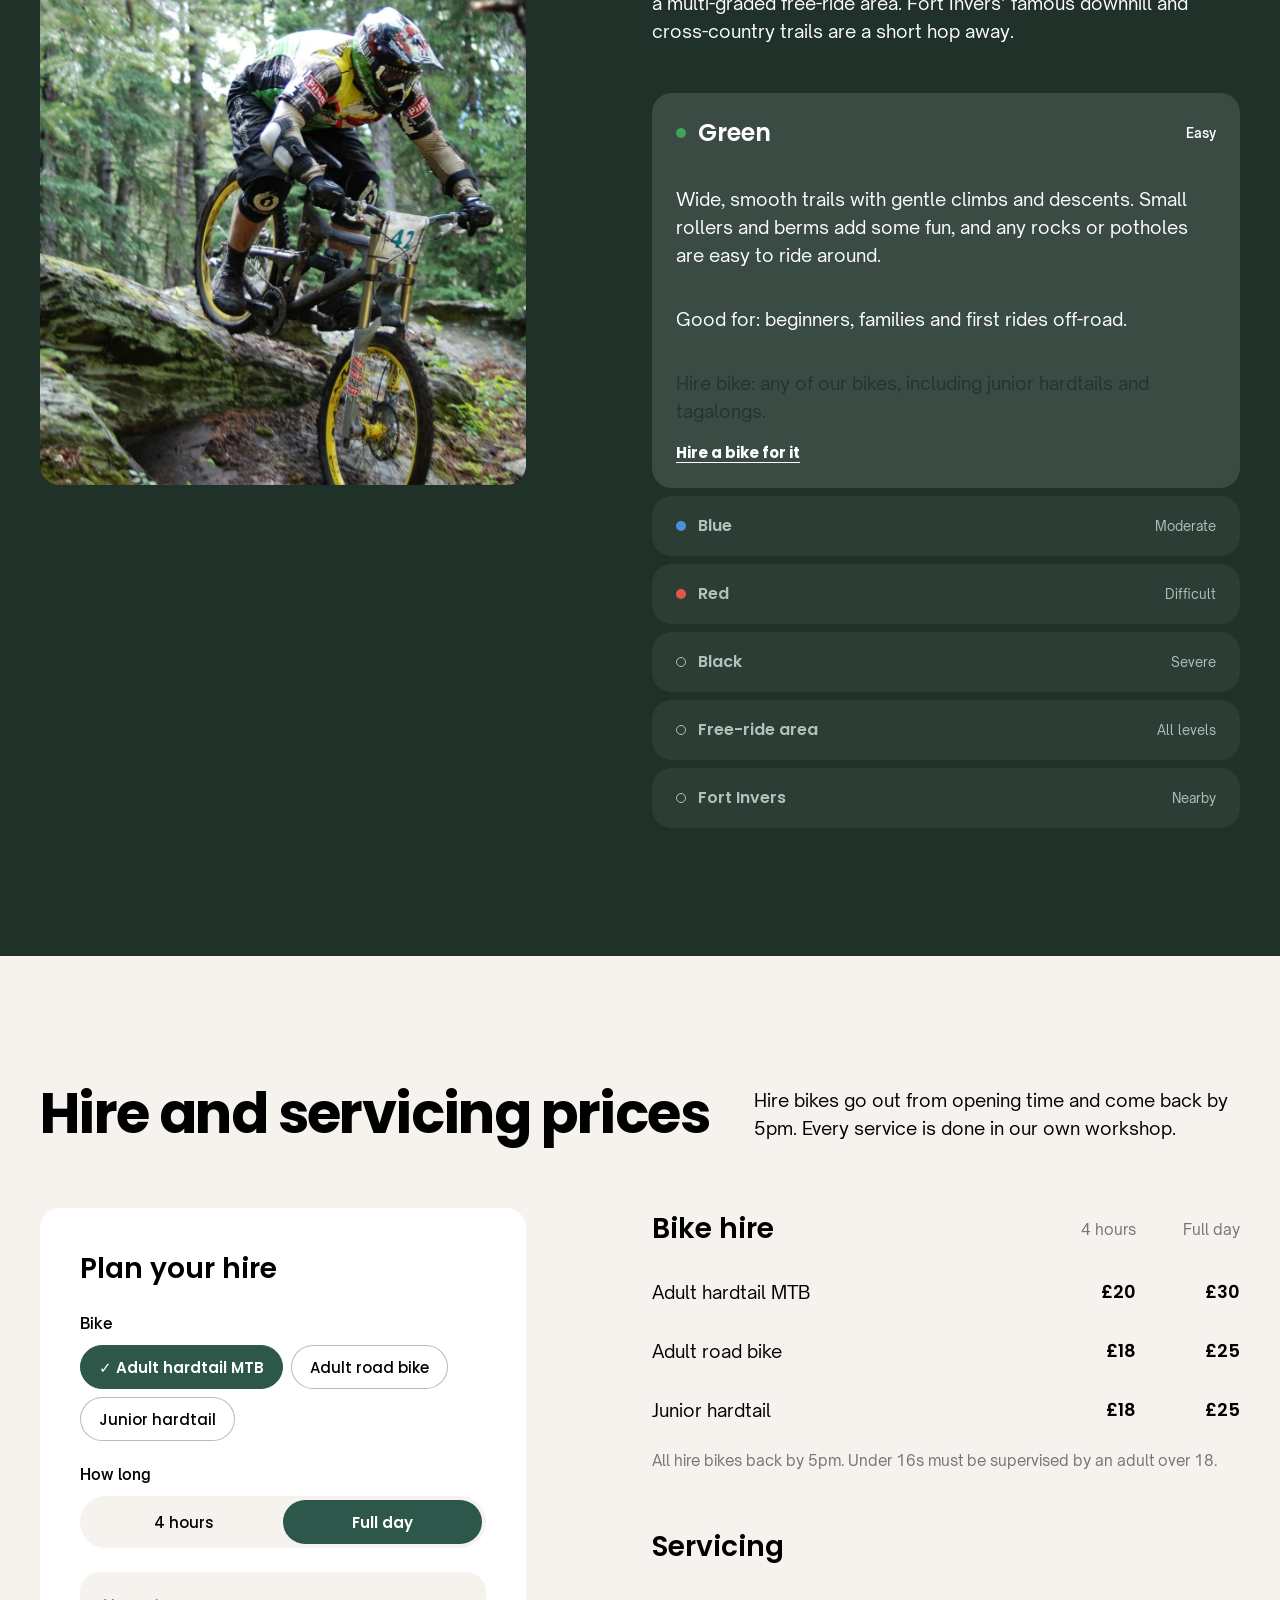
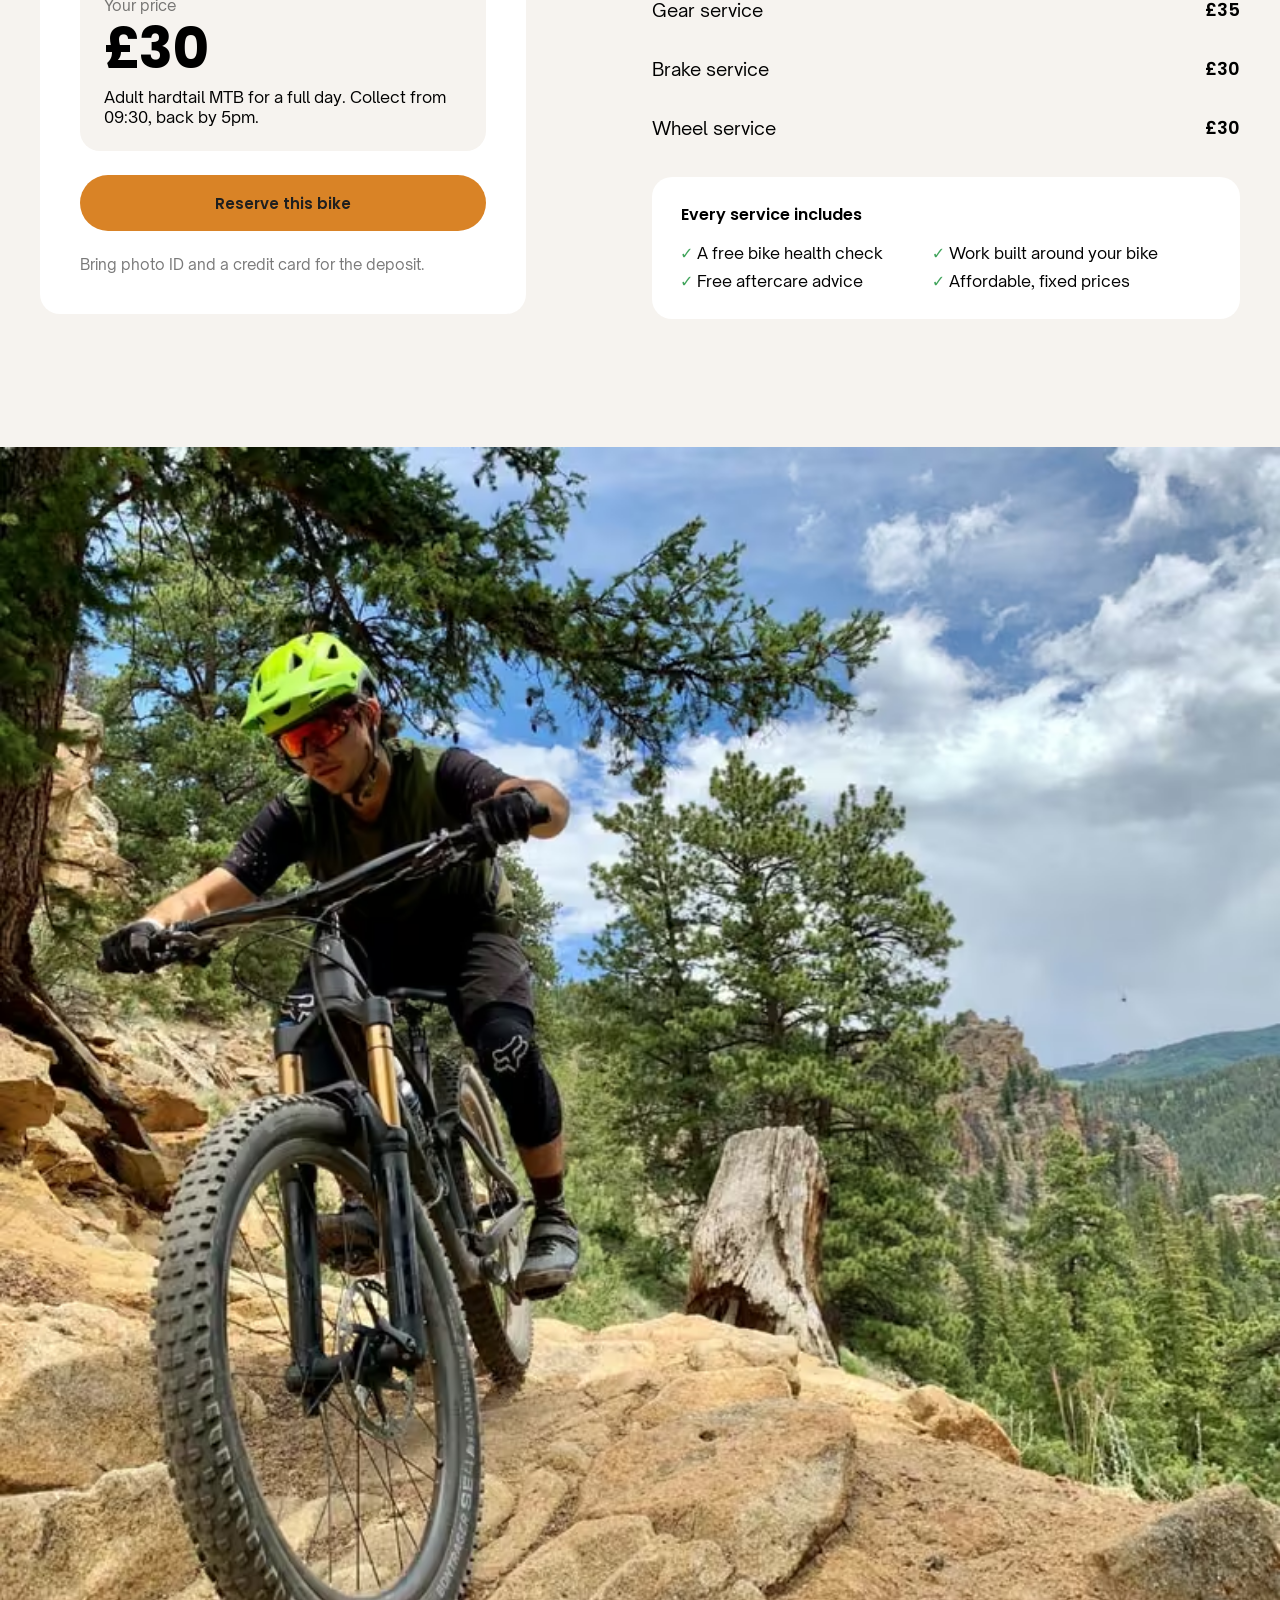
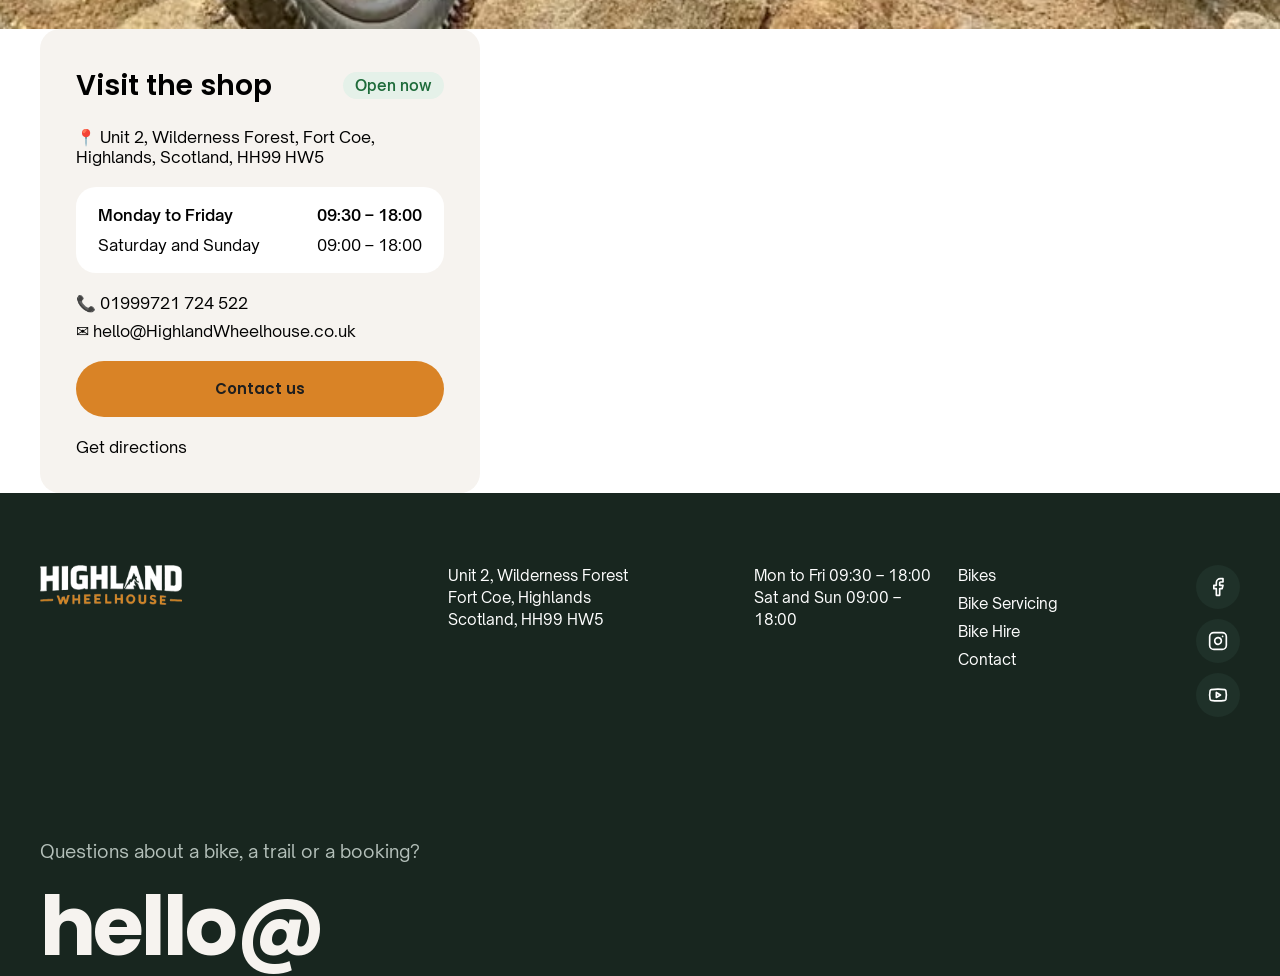
==== commit 6c7b2764: "Trails gallery with Lightbox 3" ====
--- a/index.html
+++ b/index.html
@@ -11,7 +11,6 @@
       <!-- CSS -->
       <link rel="stylesheet" href="css/main.css" />
       <link rel="stylesheet" href="css/pages/home.css" />
-      <link rel="stylesheet" href="css/pages/home-media.css" />
       <link rel="stylesheet" href="libs/lightbox3/lightbox3.css" />
 
       <!-- scripts -->
--- a/libs/lightbox3/lightbox3.css
+++ b/libs/lightbox3/lightbox3.css
@@ -0,0 +1,225 @@
+.lightbox3-overlay {
+   --lb-backdrop-color: rgba(0, 0, 0, 0.95);
+   --lb-chrome-bg: hsla(0, 0%, 9%, 0.8);
+   --lb-chrome-text: hsla(0, 0%, 100%, 0.9);
+   --lb-chrome-font-size: 15px;
+   --lb-chrome-padding: 16px;
+   --lb-chrome-border-radius: 48px;
+   --lb-image-border-radius: 24px;
+   --lb-image-padding: 40px;
+   --lb-z-index: 999999;
+   -webkit-tap-highlight-color: transparent;
+   inset: 0;
+   outline: none;
+   overflow: hidden;
+   position: fixed;
+   touch-action: none;
+   z-index: var(--lb-z-index);
+}
+.lightbox3-backdrop {
+   background: var(--lb-backdrop-color);
+   cursor: pointer;
+   inset: 0;
+   position: absolute;
+}
+.lightbox3-strip {
+   inset: 0;
+   pointer-events: none;
+   position: fixed;
+   will-change: transform;
+}
+.lightbox3-slide {
+   height: 100vh;
+   pointer-events: none;
+   position: absolute;
+   top: 0;
+   width: 100vw;
+}
+.lightbox3-image {
+   -webkit-user-drag: none;
+   object-fit: cover;
+   position: absolute;
+   touch-action: none;
+   transform-origin: center center;
+   user-select: none;
+   will-change: transform;
+}
+.lightbox3-spinner {
+   animation: lightbox3-spin 0.7s linear infinite;
+   border: 3px solid hsla(0, 0%, 100%, 0.2);
+   border-radius: 50%;
+   border-top-color: hsla(0, 0%, 100%, 0.8);
+   height: 32px;
+   left: 50%;
+   margin: -16px 0 0 -16px;
+   position: absolute;
+   top: 50%;
+   width: 32px;
+}
+@keyframes lightbox3-spin {
+   to {
+      transform: rotate(1turn);
+   }
+}
+.lightbox3-chrome {
+   align-items: center;
+   backdrop-filter: blur(20px);
+   -webkit-backdrop-filter: blur(20px);
+   background: var(--lb-chrome-bg);
+   border-radius: var(--lb-chrome-border-radius);
+   bottom: var(--lb-chrome-padding);
+   box-shadow: inset 0 1px 0 hsla(0, 0%, 100%, 0.08);
+   color: var(--lb-chrome-text);
+   display: flex;
+   font-size: var(--lb-chrome-font-size);
+   font-weight: 500;
+   gap: 12px;
+   left: 50%;
+   letter-spacing: 0.02em;
+   line-height: 1;
+   max-width: min(90vw, 600px);
+   padding: 6px 6px 6px 18px;
+   pointer-events: none;
+   position: fixed;
+   user-select: none;
+   width: max-content;
+   z-index: 1;
+}
+.lightbox3-chrome--minimal {
+   padding: 6px;
+}
+.lightbox3-counter {
+   color: hsla(0, 0%, 100%, 0.55);
+   font-size: 14px;
+   font-variant-numeric: tabular-nums;
+   letter-spacing: 0.01em;
+}
+.lightbox3-caption {
+   -webkit-box-orient: vertical;
+   -webkit-line-clamp: 10;
+   color: hsla(0, 0%, 100%, 0.9);
+   display: -webkit-box;
+   flex: 1;
+   line-height: 1.3;
+   min-width: 0;
+   overflow: hidden;
+   pointer-events: auto;
+}
+.lightbox3-close {
+   align-items: center;
+   background: hsla(0, 0%, 100%, 0.08);
+   border: none;
+   border-radius: 50%;
+   color: #fff;
+   cursor: pointer;
+   display: flex;
+   flex-shrink: 0;
+   height: 40px;
+   justify-content: center;
+   padding: 0;
+   pointer-events: auto;
+   transition: background 0.15s ease;
+   width: 40px;
+}
+.lightbox3-close:hover {
+   background: hsla(0, 0%, 100%, 0.16);
+}
+.lightbox3-close:focus {
+   outline: none;
+}
+.lightbox3-close:focus-visible {
+   outline: 2px solid hsla(0, 0%, 100%, 0.8);
+   outline-offset: 2px;
+}
+.lightbox3-close svg {
+   height: 22px;
+   opacity: 0.85;
+   transition: opacity 0.15s ease;
+   width: 22px;
+}
+.lightbox3-close:hover svg {
+   opacity: 1;
+}
+.lightbox3-arrow {
+   align-items: center;
+   backdrop-filter: blur(12px);
+   -webkit-backdrop-filter: blur(12px);
+   background: hsla(0, 0%, 100%, 0.1);
+   border: none;
+   border-radius: 50%;
+   box-shadow: inset 0 1px 0 hsla(0, 0%, 100%, 0.08);
+   color: #fff;
+   cursor: pointer;
+   display: flex;
+   height: 48px;
+   justify-content: center;
+   padding: 0;
+   pointer-events: auto;
+   position: fixed;
+   top: 50%;
+   transform: translateY(-50%);
+   transition: background 0.15s ease;
+   width: 48px;
+   z-index: 1;
+}
+.lightbox3-arrow:hover {
+   background: hsla(0, 0%, 100%, 0.18);
+}
+.lightbox3-arrow:focus {
+   outline: none;
+}
+.lightbox3-arrow:focus-visible {
+   outline: 2px solid hsla(0, 0%, 100%, 0.8);
+   outline-offset: 2px;
+}
+.lightbox3-arrow svg {
+   height: 28px;
+   opacity: 0.7;
+   transition: opacity 0.15s ease;
+   width: 28px;
+}
+.lightbox3-arrow:hover svg {
+   opacity: 1;
+}
+.lightbox3-arrow-prev {
+   left: var(--lb-chrome-padding);
+}
+.lightbox3-arrow-next {
+   right: var(--lb-chrome-padding);
+}
+@media (max-width: 600px) {
+   .lightbox3-overlay {
+      --lb-image-border-radius: 16px;
+      --lb-image-padding: 8px;
+   }
+   .lightbox3-arrow {
+      display: none;
+   }
+   .lightbox3-chrome {
+      --lb-chrome-padding: 12px;
+      --lb-chrome-font-size: 14px;
+      bottom: var(--lb-chrome-padding);
+      font-size: var(--lb-chrome-font-size);
+      gap: 10px;
+      padding: 5px 5px 5px 14px;
+   }
+   .lightbox3-chrome--minimal {
+      padding: 5px;
+   }
+   .lightbox3-close {
+      height: 36px;
+      width: 36px;
+   }
+   .lightbox3-close svg {
+      height: 20px;
+      width: 20px;
+   }
+}
+@media (prefers-reduced-motion: reduce) {
+   .lightbox3-backdrop,
+   .lightbox3-image,
+   .lightbox3-spinner {
+      animation-duration: 0.01ms !important;
+      transition-duration: 0.01ms !important;
+   }
+}
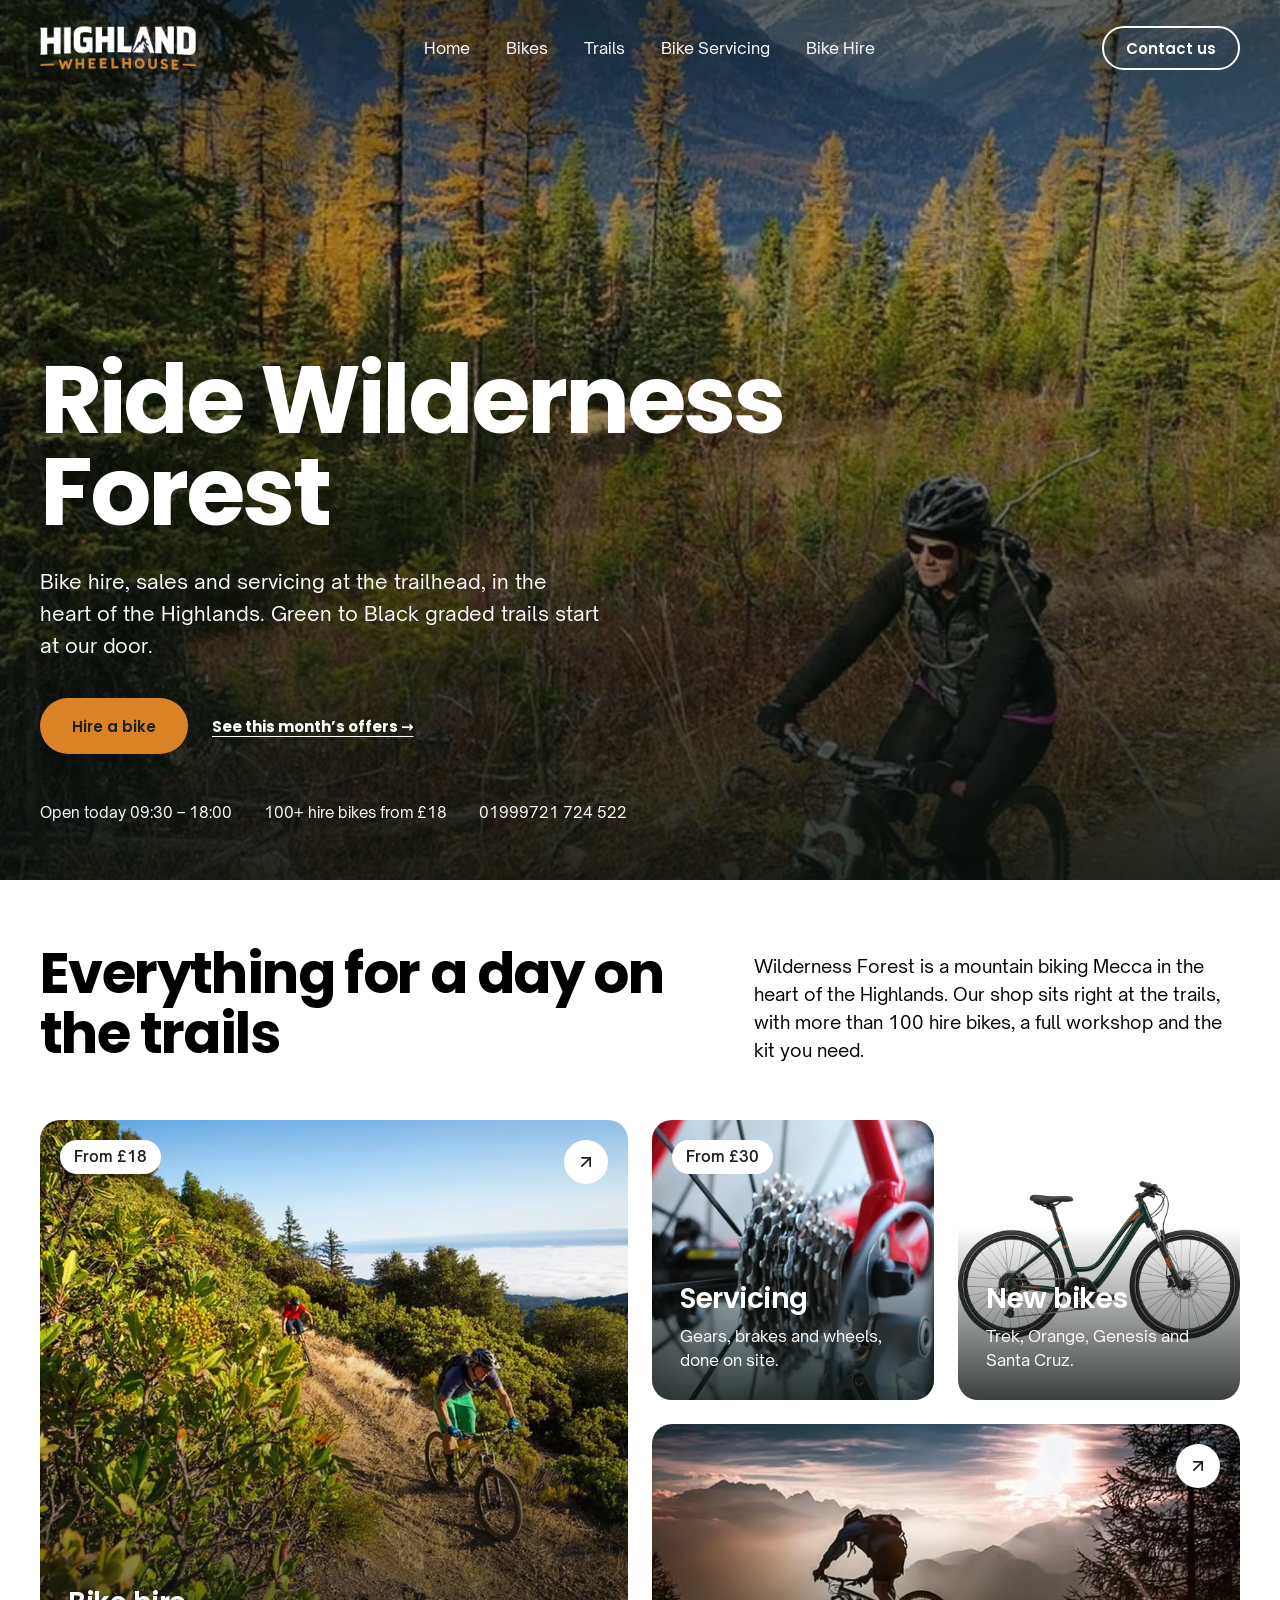
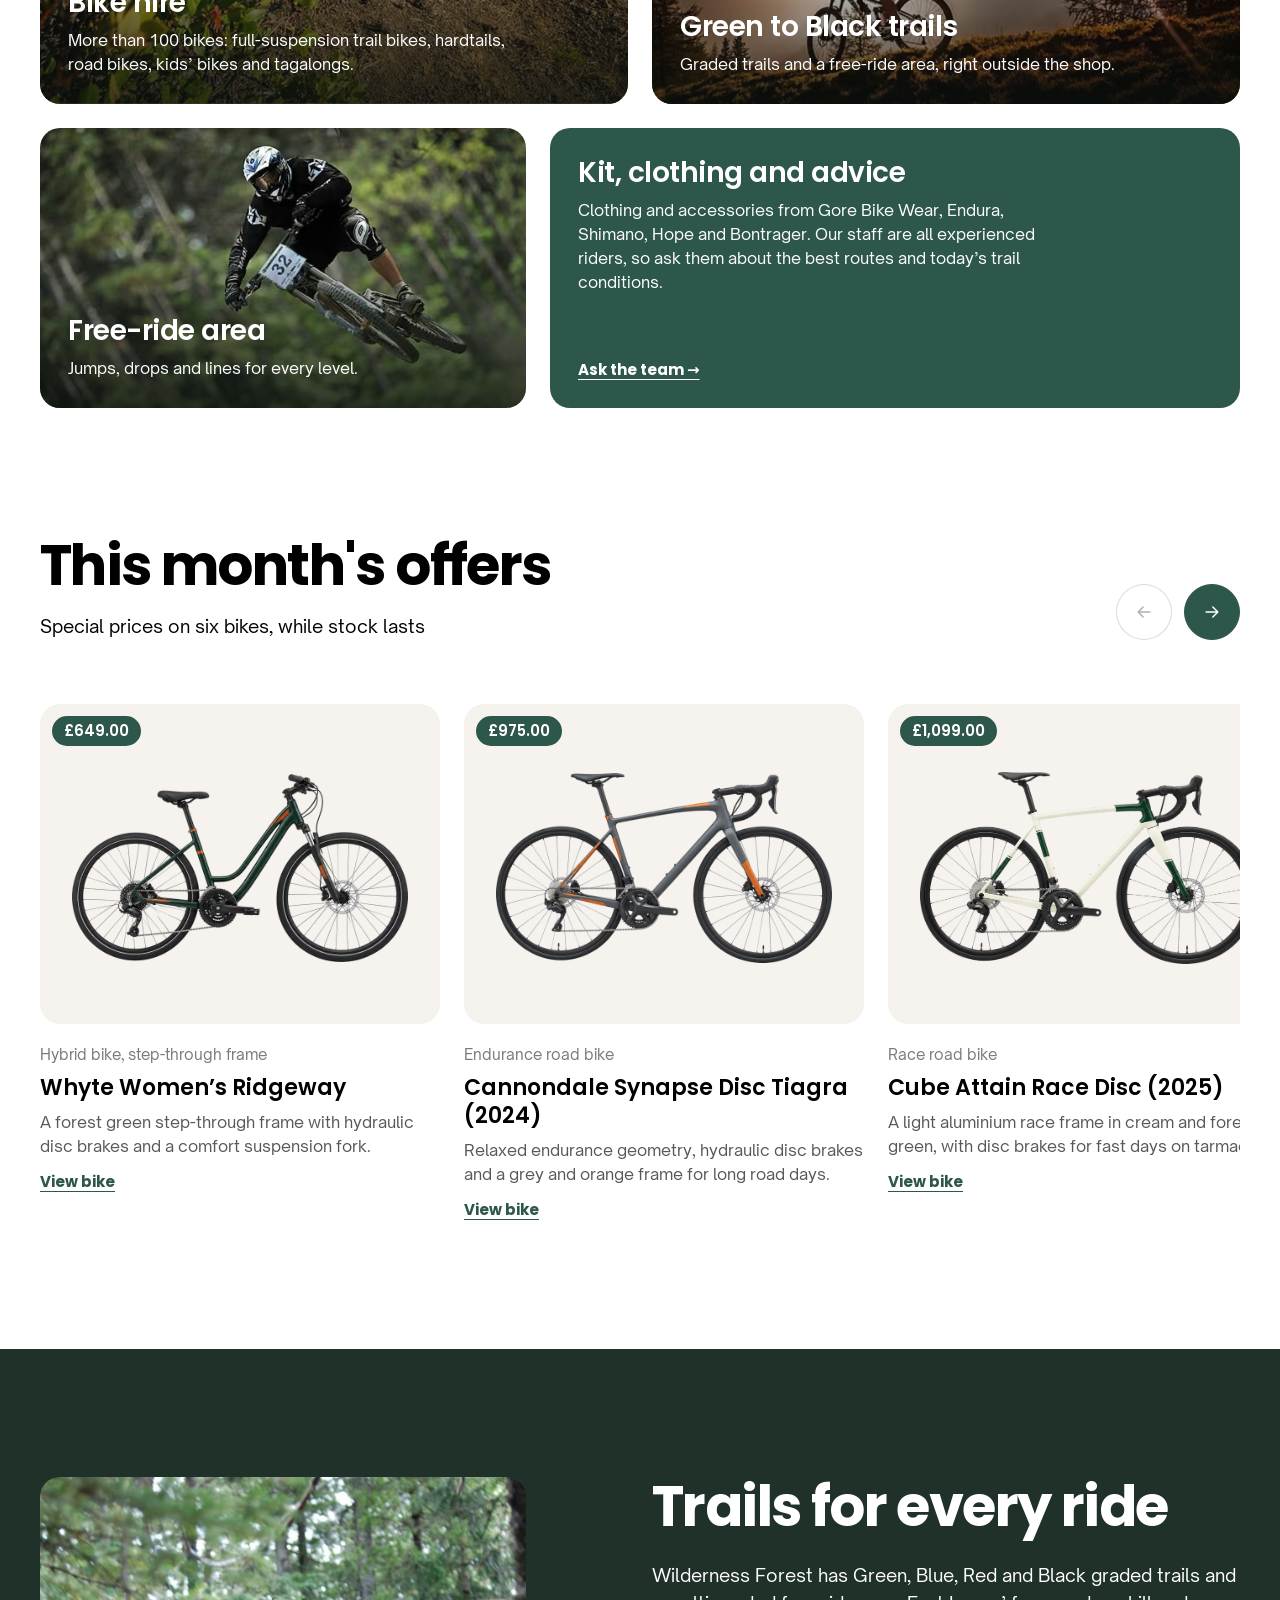
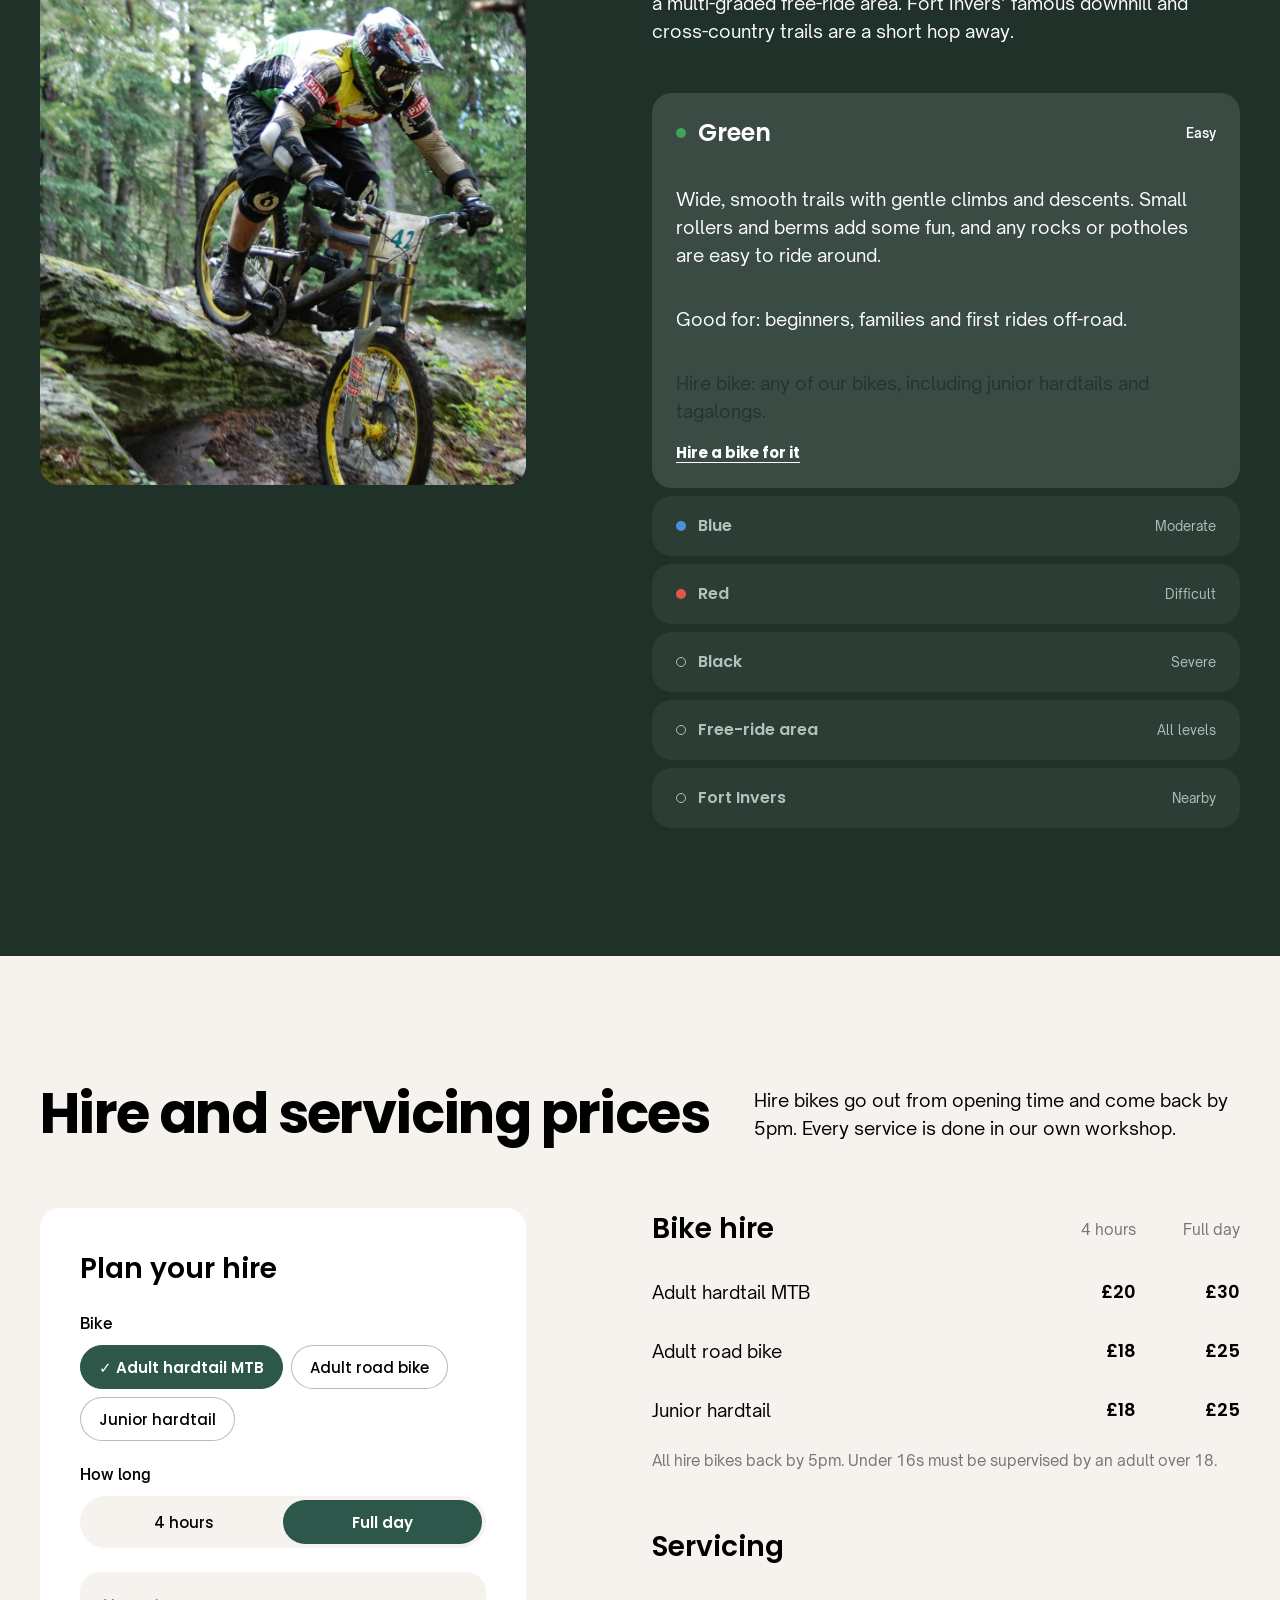
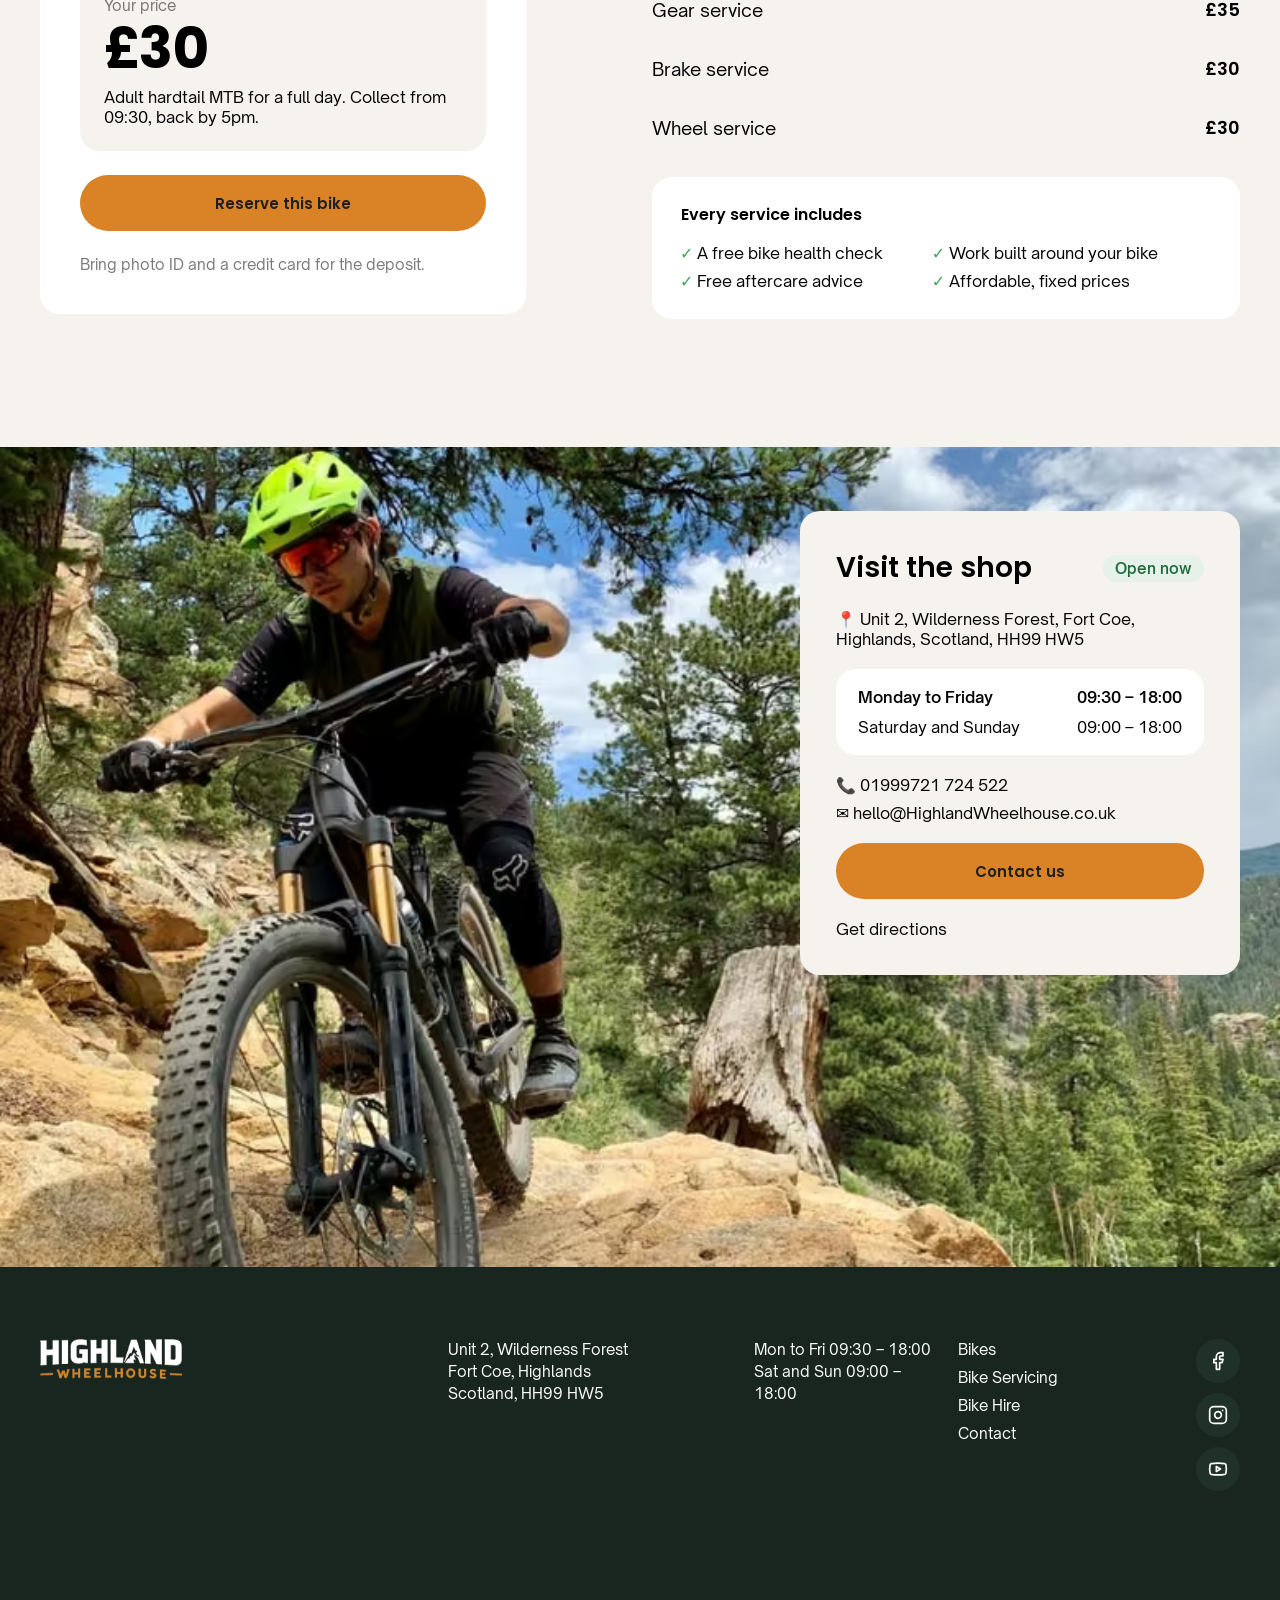
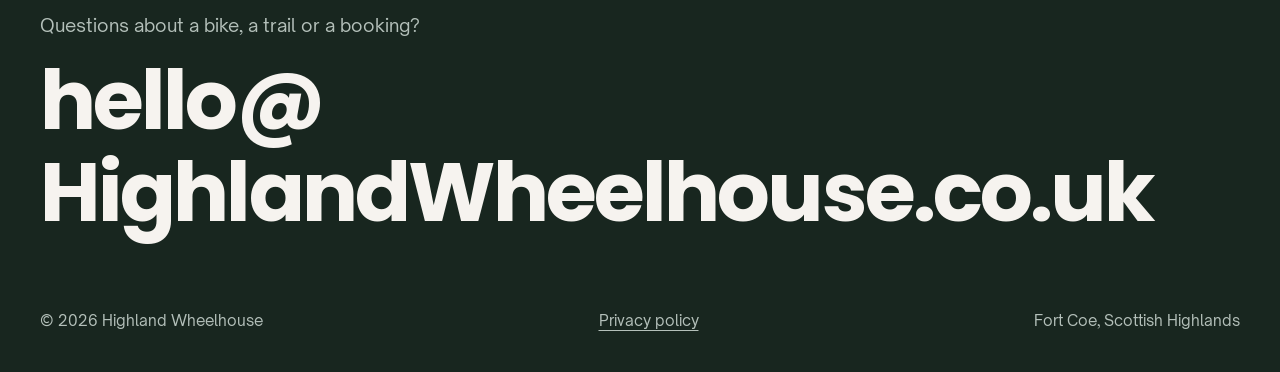
==== commit af40db13: "Bento arrow icons" ====
--- a/index.html
+++ b/index.html
@@ -11,7 +11,6 @@
       <!-- CSS -->
       <link rel="stylesheet" href="css/main.css" />
       <link rel="stylesheet" href="css/pages/home.css" />
-      <link rel="stylesheet" href="libs/lightbox3/lightbox3.css" />
 
       <!-- scripts -->
       <script src="js/offer-cards/offer-cards-data.js" defer></script>
@@ -23,8 +22,6 @@
       <script src="js/contact/contact-modal.js" defer></script>
       <script src="js/hire/hire-form.js" defer></script>
       <script src="js/open-time/open-time.js" defer></script>
-      <script src="libs/lightbox3/lightbox3.min.js" defer></script>
-      <script src="js/gallery/trails-gallery.js" defer></script>
    </head>
    <body>
       <header class="header-on-photo">
@@ -168,10 +165,7 @@
                      </div>
                   </div>
 
-                  <a
-                     class="green-to-black-trails open-gallery"
-                     href="#trails-gallery"
-                  >
+                  <div class="green-to-black-trails">
                      <div class="picture-container">
                         <picture>
                            <img
@@ -192,7 +186,7 @@
                            shop.
                         </p>
                      </div>
-                  </a>
+                  </div>
 
                   <div class="free-ride-area">
                      <div class="picture-container">
@@ -232,40 +226,6 @@
                         </div>
                      </div>
                   </div>
-               </div>
-
-               <!-- trails gallery -->
-               <div id="trails-gallery" hidden>
-                  <a
-                     href="assets/images/gallery/trail-map.svg"
-                     data-lightbox="trails"
-                     data-caption="Trail map: every trail starts at the shop"
-                  ></a>
-                  <a
-                     href="assets/images/gallery/trail-green-1536w.avif"
-                     data-lightbox="trails"
-                     data-caption="Green trail: wide and smooth, with gentle climbs and descents"
-                  ></a>
-                  <a
-                     href="assets/images/gallery/trail-blue-1536w.avif"
-                     data-lightbox="trails"
-                     data-caption="Blue trail: tree roots, small rock steps, berms and small jumps"
-                  ></a>
-                  <a
-                     href="assets/images/gallery/trail-red-1536w.avif"
-                     data-lightbox="trails"
-                     data-caption="Red trail: steep climbs and technical descents over large rocks"
-                  ></a>
-                  <a
-                     href="assets/images/gallery/trail-black-1536w.avif"
-                     data-lightbox="trails"
-                     data-caption="Black trail: long, steep climbs and fast descents"
-                  ></a>
-                  <a
-                     href="assets/images/gallery/trail-free-ride-1536w.avif"
-                     data-lightbox="trails"
-                     data-caption="Free-ride area: jump lines, drops and berms for every level"
-                  ></a>
                </div>
             </div>
          </section>
--- a/css/pages/home.css
+++ b/css/pages/home.css
@@ -209,6 +209,11 @@
    font-size: 20px;
 }
 
+.bento-item-arrow img {
+   width: 20px;
+   height: 20px;
+}
+
 .bento-item-info {
    position: absolute;
    left: 28px;
@@ -353,3 +358,34 @@
    line-height: 28px;
 }
 /* prices section */
+
+/* visit section */
+
+.visit-section {
+   display: grid;
+   grid-template-rows: minmax(0, 1fr);
+   height: 820px;
+   overflow: hidden;
+}
+
+.visit-picture,
+.visit-info {
+   grid-area: 1 / 1;
+}
+
+.visit-picture {
+   height: 100%;
+}
+
+.visit-picture img {
+   width: 100%;
+   height: 100%;
+   object-fit: cover;
+}
+
+.visit-info .container {
+   display: flex;
+   justify-content: flex-end;
+   padding-top: 64px;
+}
+/* visit section */
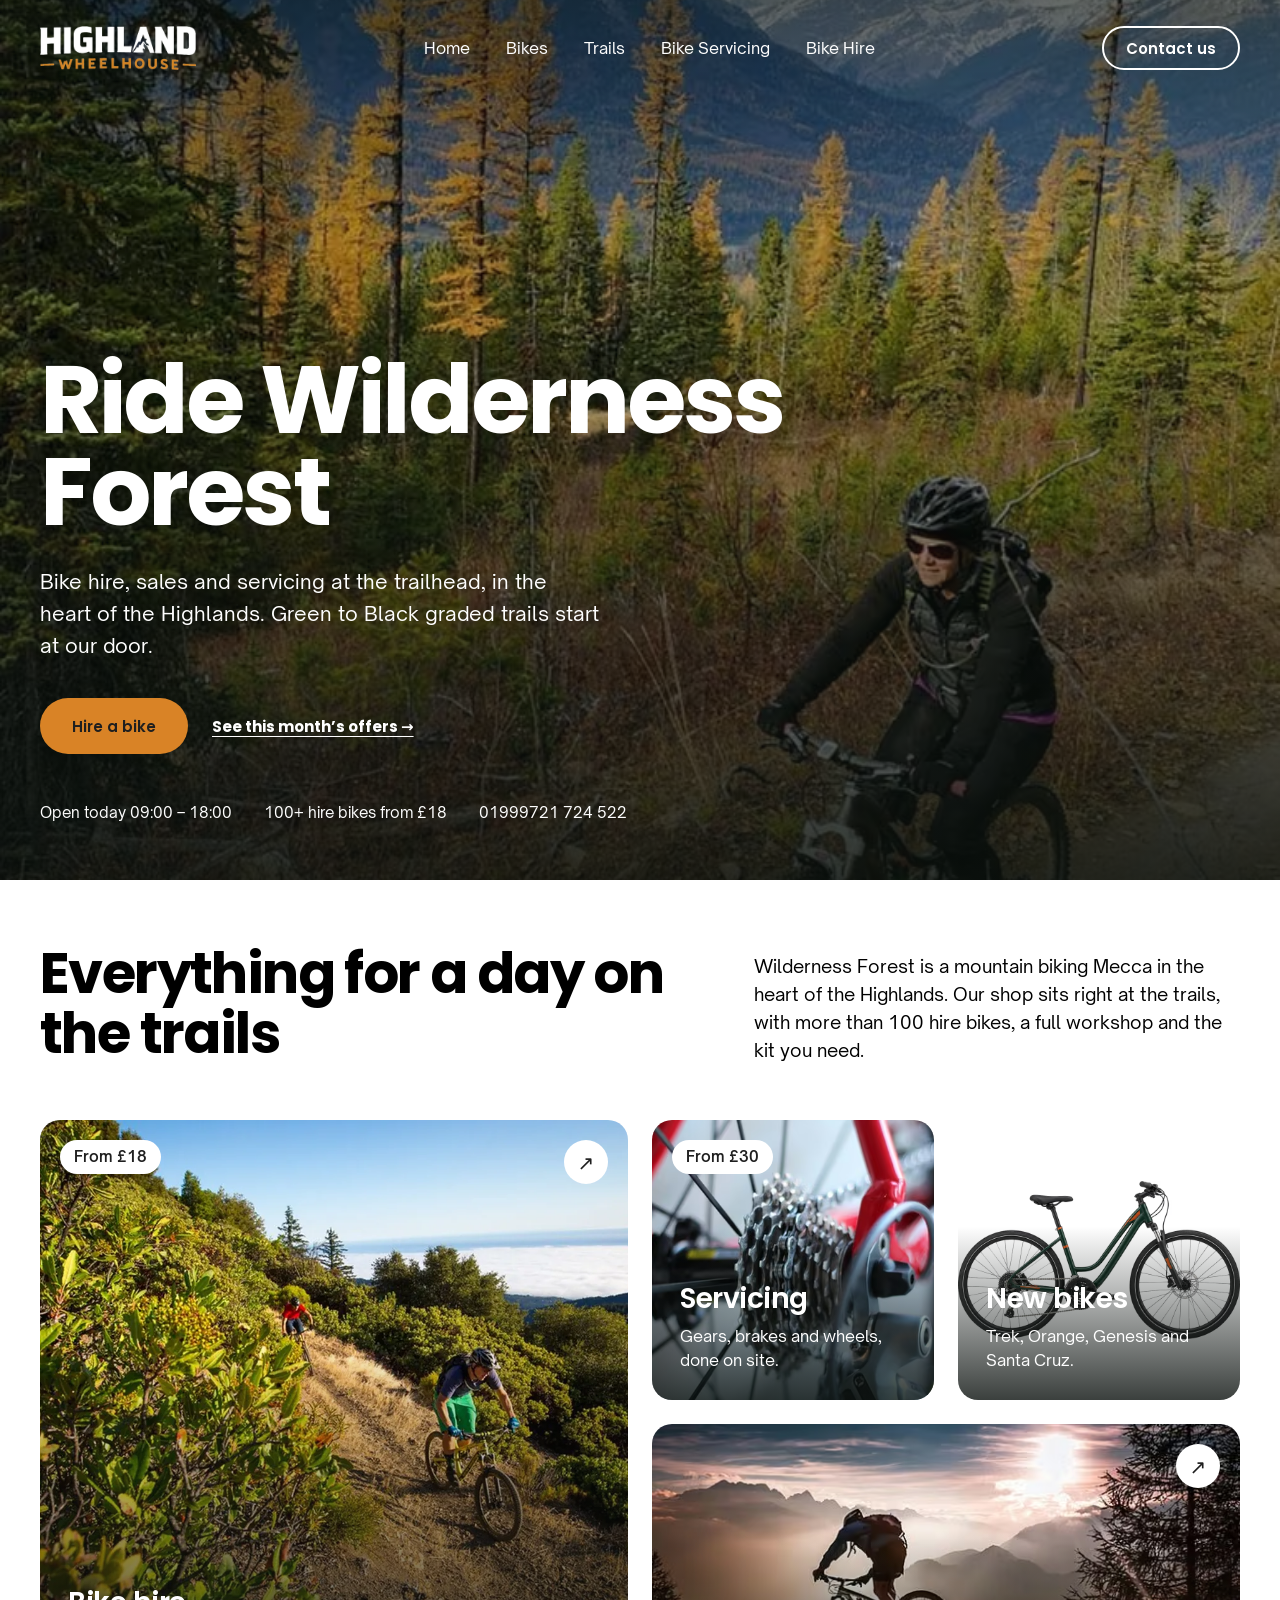
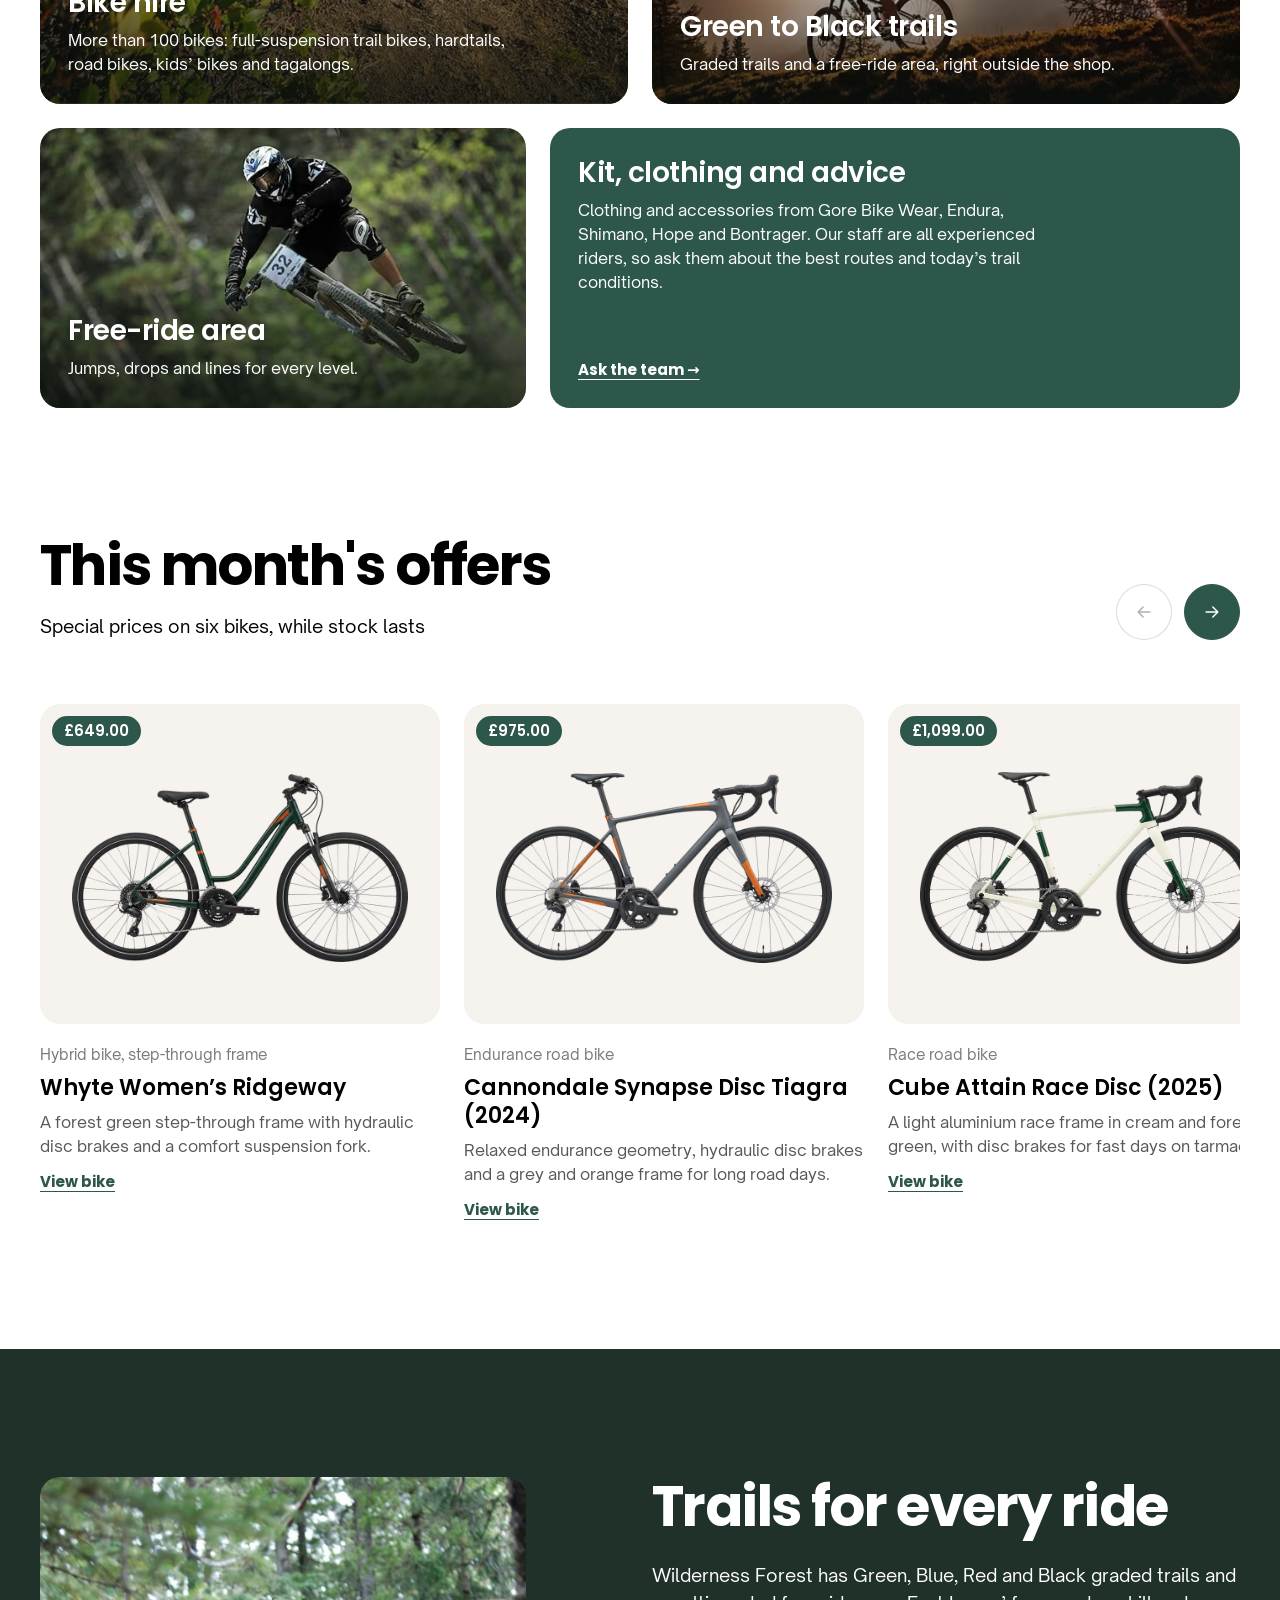
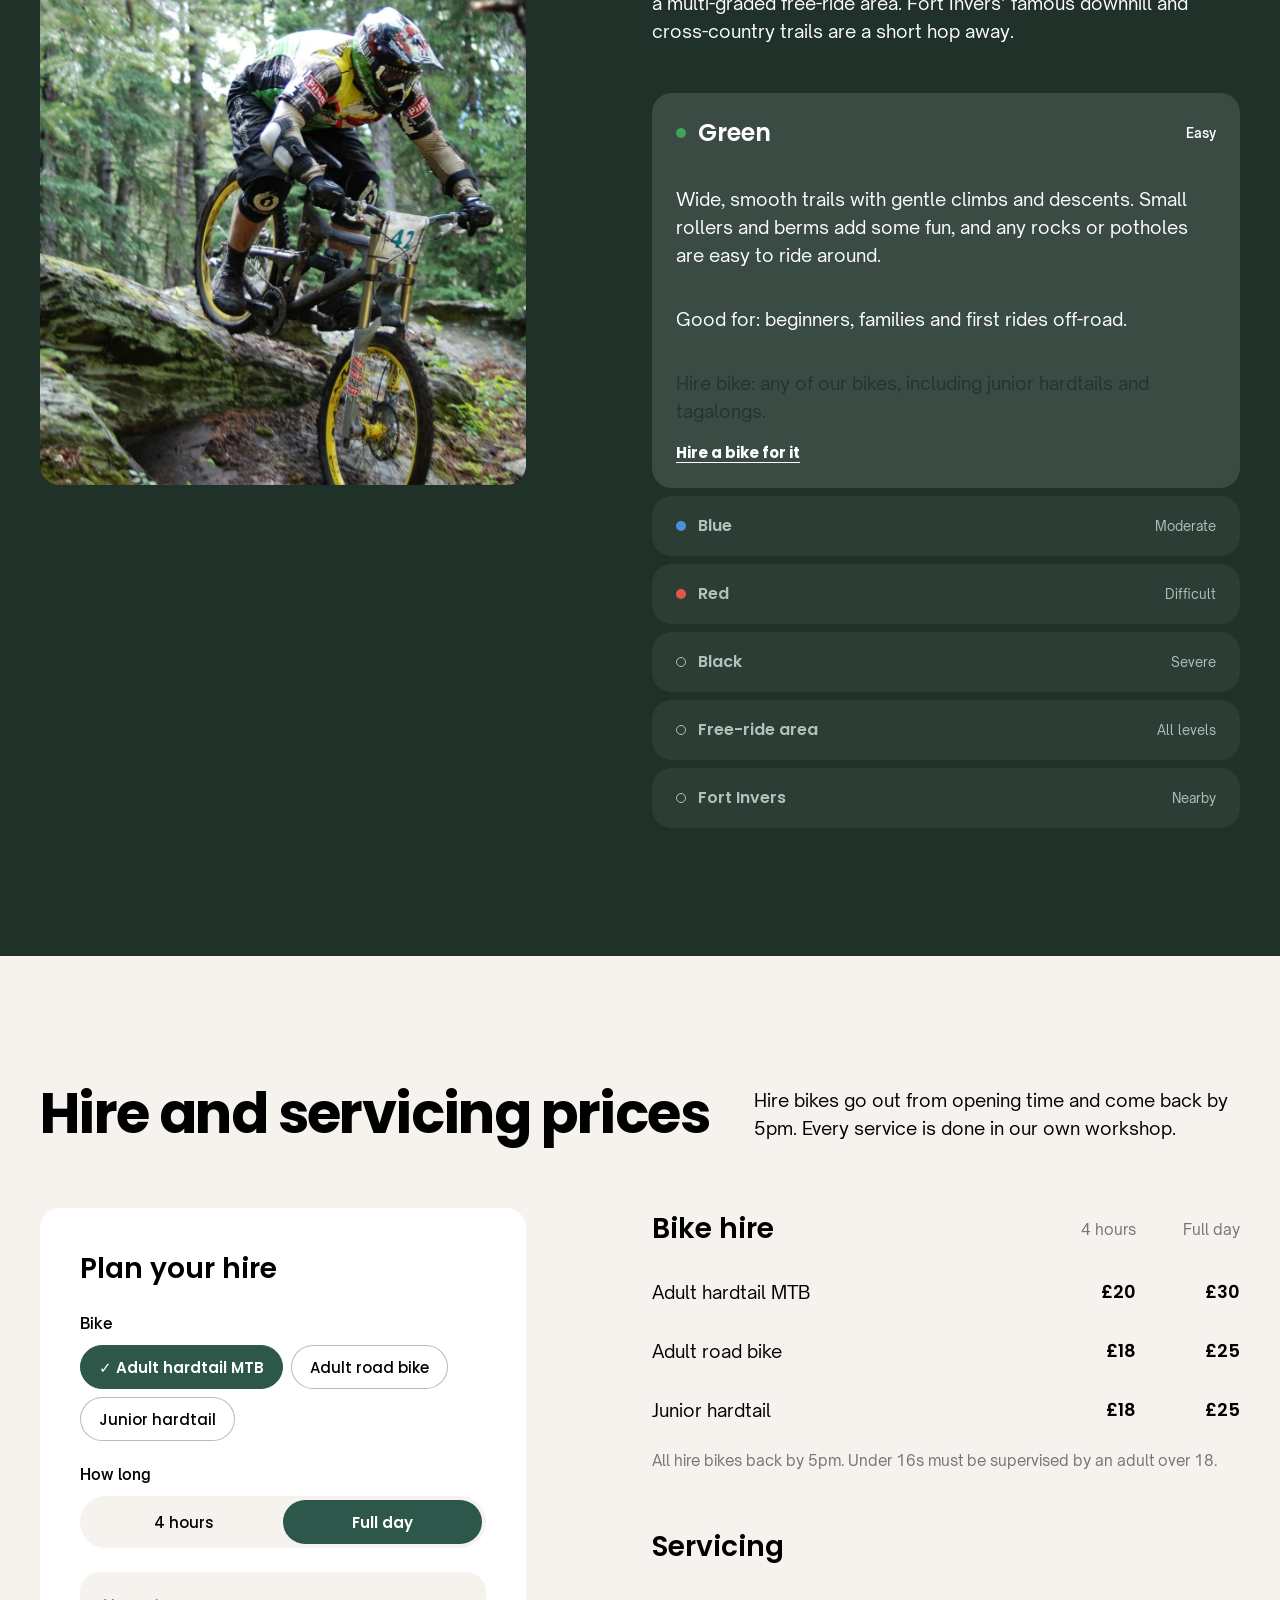
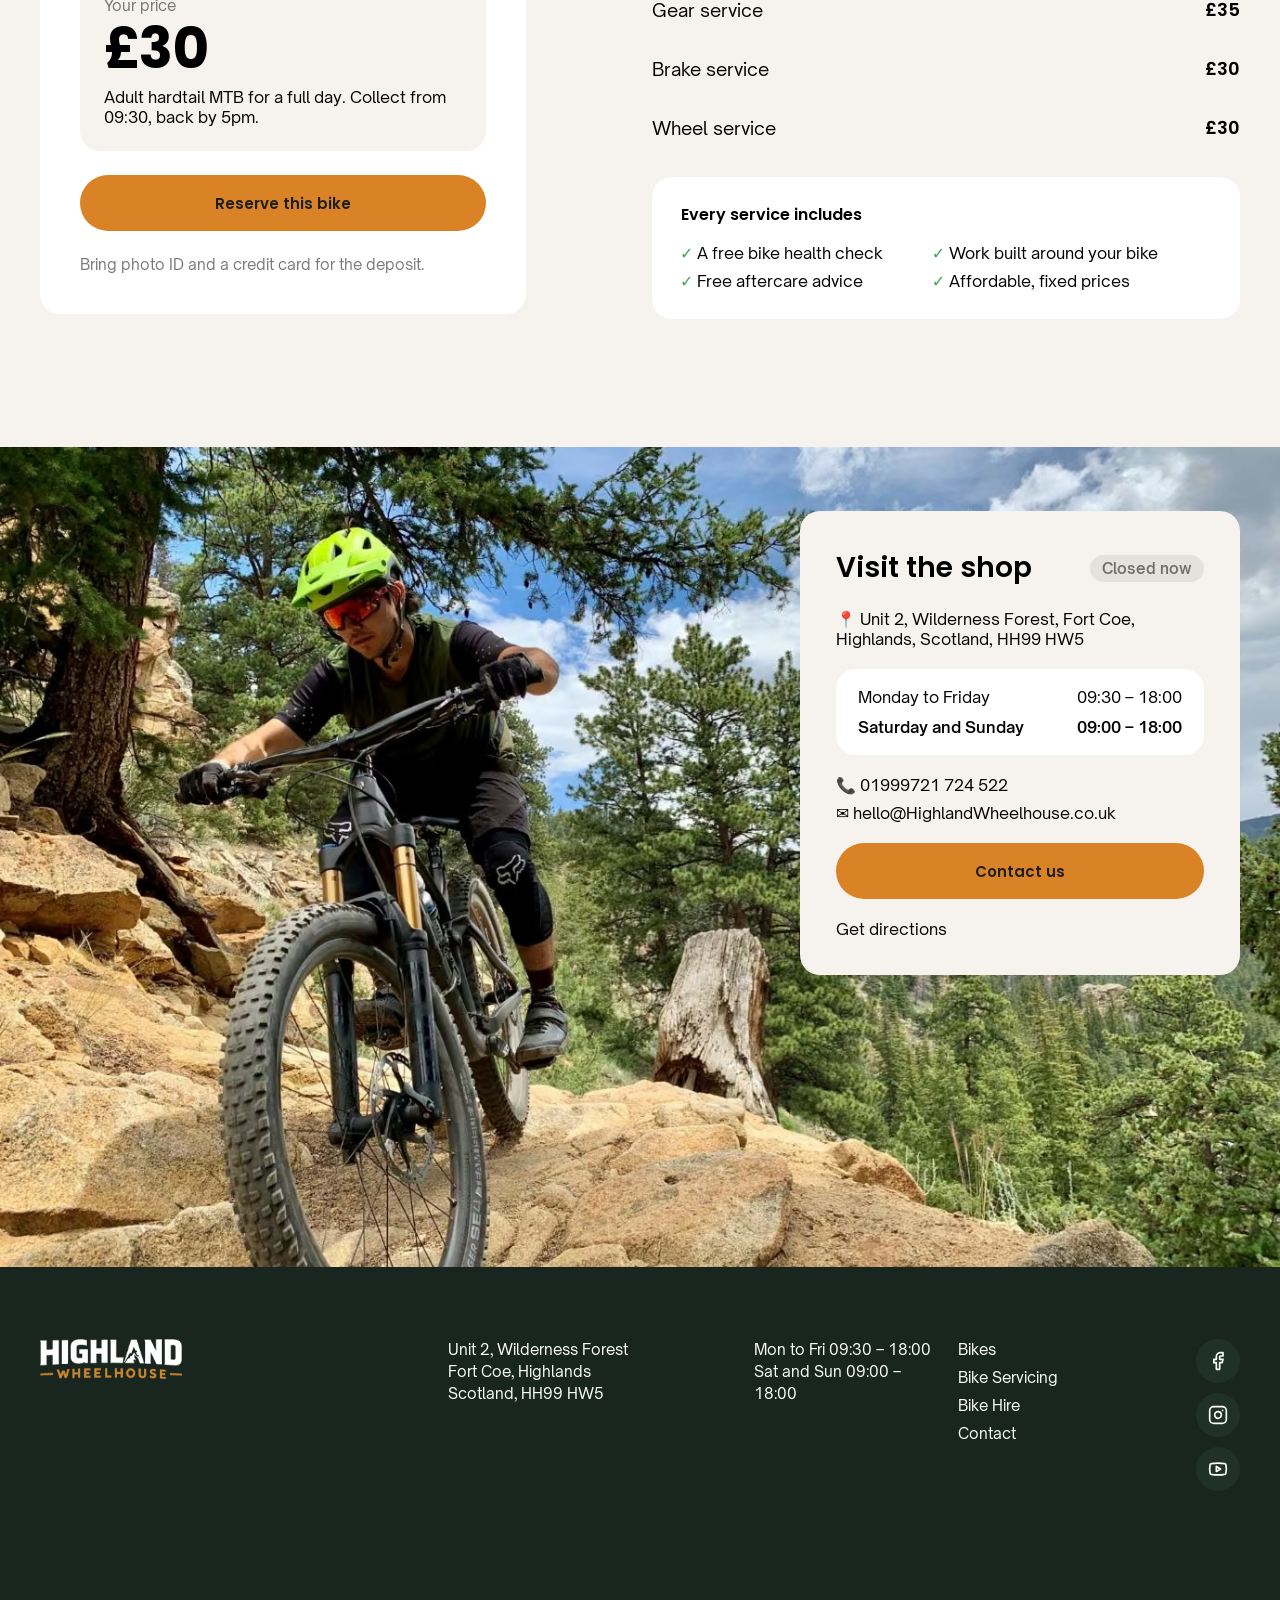
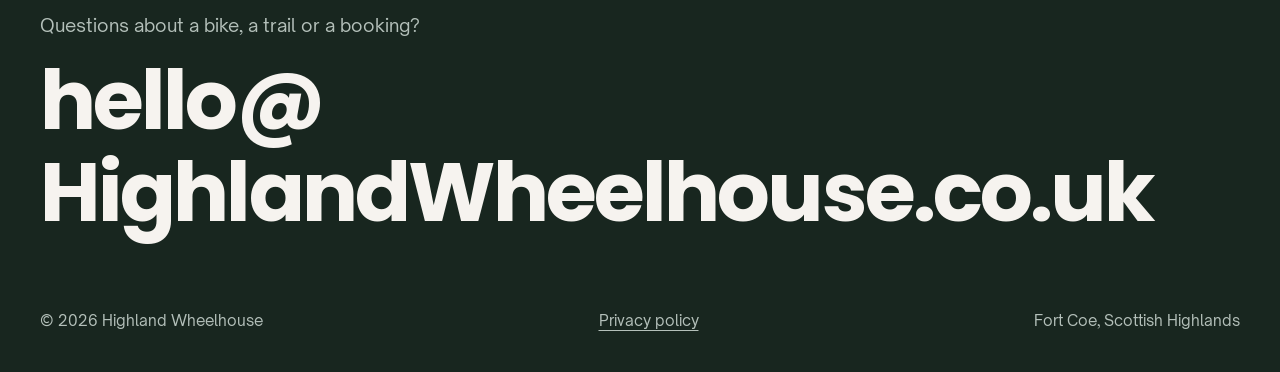
==== commit 051f11e1: "Open and closed time" ====
--- a/index.html
+++ b/index.html
@@ -108,6 +108,7 @@
                </div>
                <div class="bento grid">
                   <!-- TODO SOURCE AND MEDIA FOR PICTURES -->
+                  <!-- TODO CHANGE ARROW FOR IMAGES -->
                   <a class="bike-hire" href="#hire">
                      <div class="picture-container">
                         <picture>
@@ -120,9 +121,7 @@
                         </picture>
                      </div>
                      <span class="bento-item-price">From £18</span>
-                     <span class="bento-item-arrow">
-                        <img src="assets/icons/arrow-up-right.svg" alt="" />
-                     </span>
+                     <span class="bento-item-arrow">↗</span>
                      <div class="bento-item-info">
                         <h3>Bike hire</h3>
                         <p>
@@ -176,9 +175,7 @@
                            />
                         </picture>
                      </div>
-                     <span class="bento-item-arrow">
-                        <img src="assets/icons/arrow-up-right.svg" alt="" />
-                     </span>
+                     <span class="bento-item-arrow">↗</span>
                      <div class="bento-item-info">
                         <h3>Green to Black trails</h3>
                         <p>
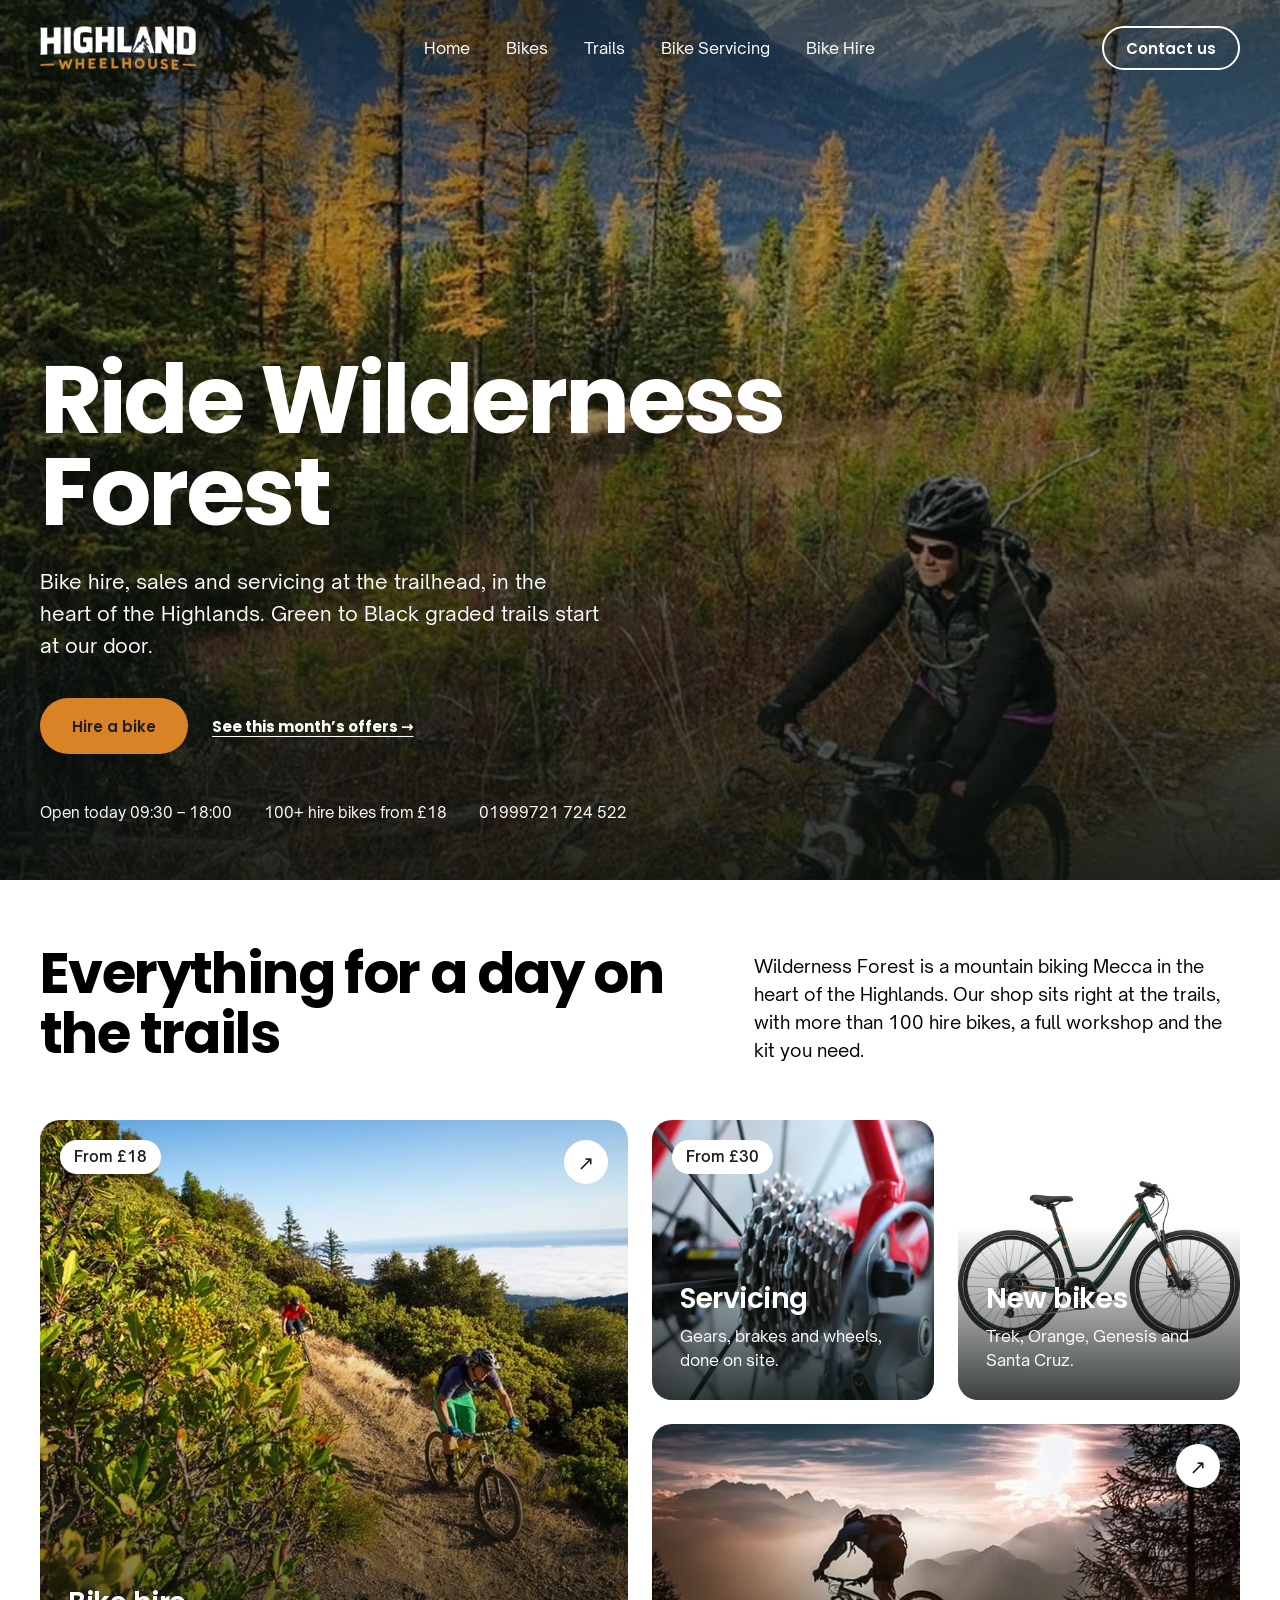
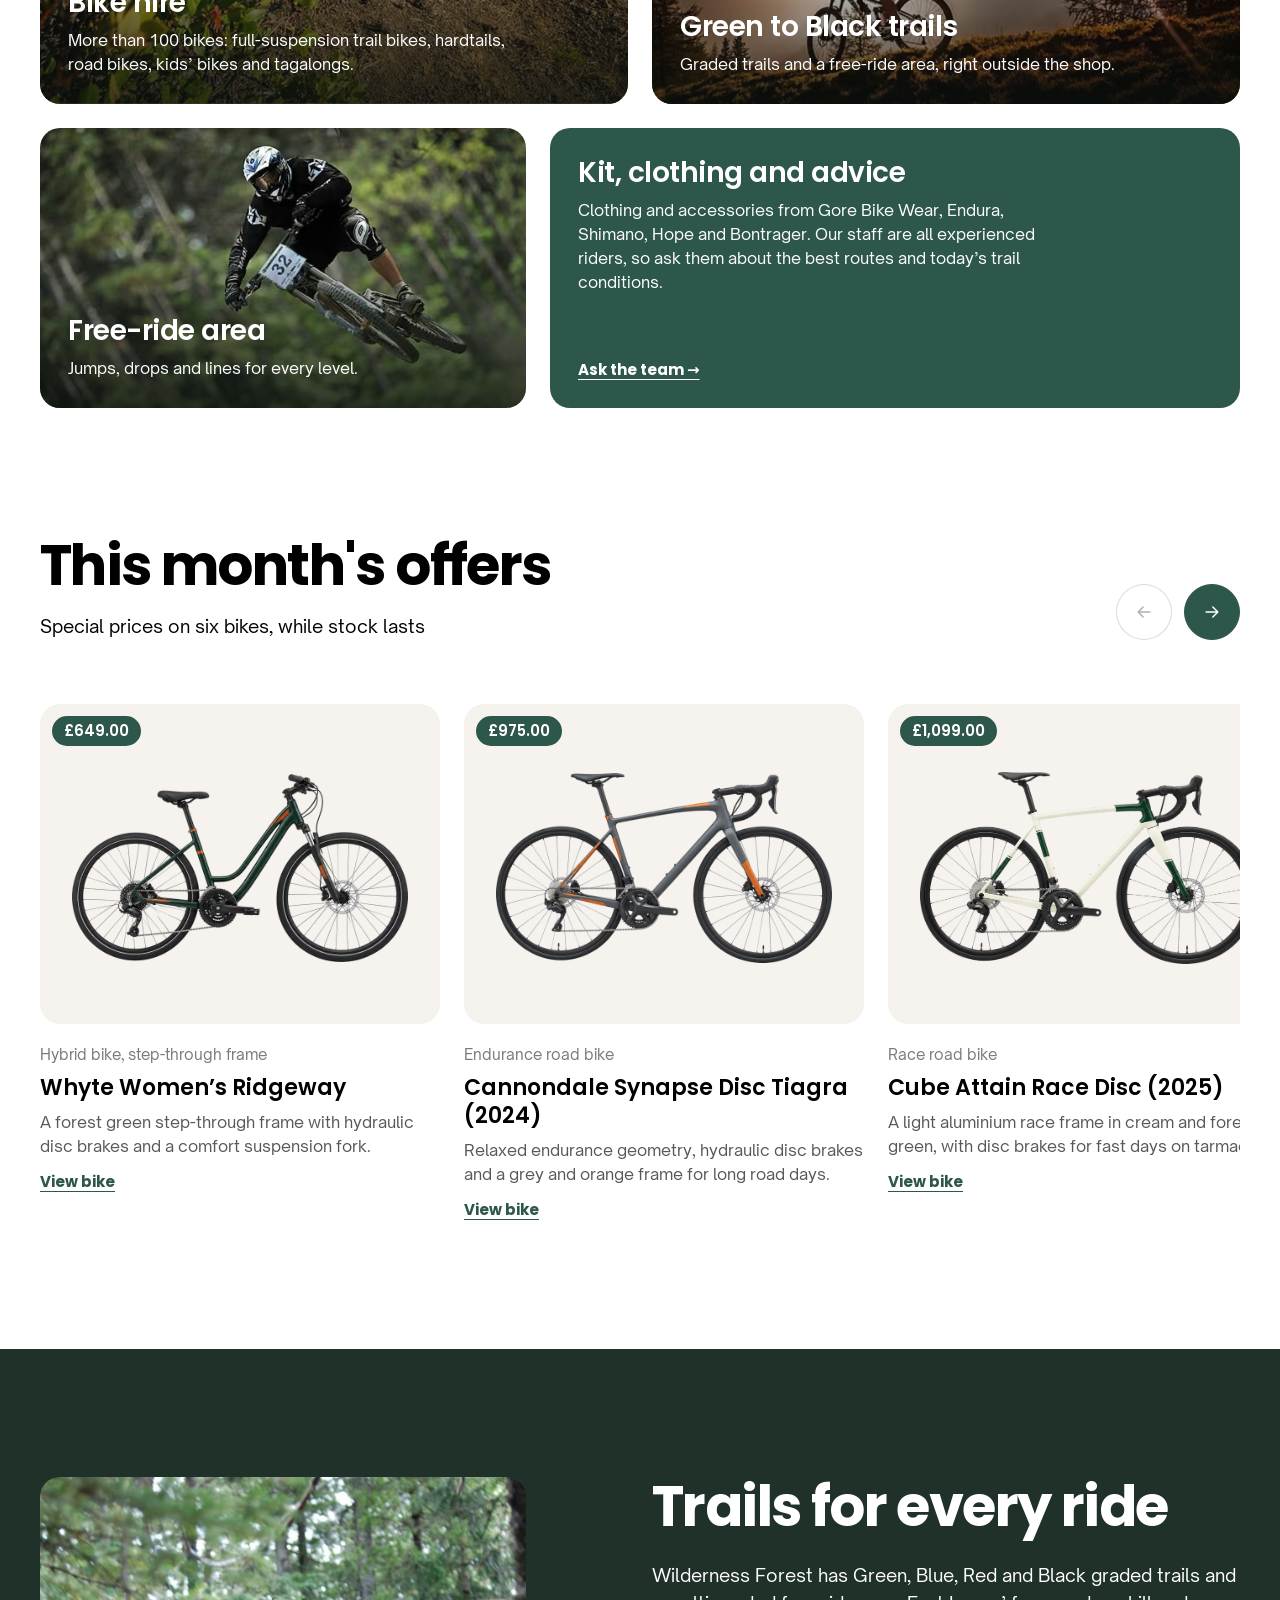
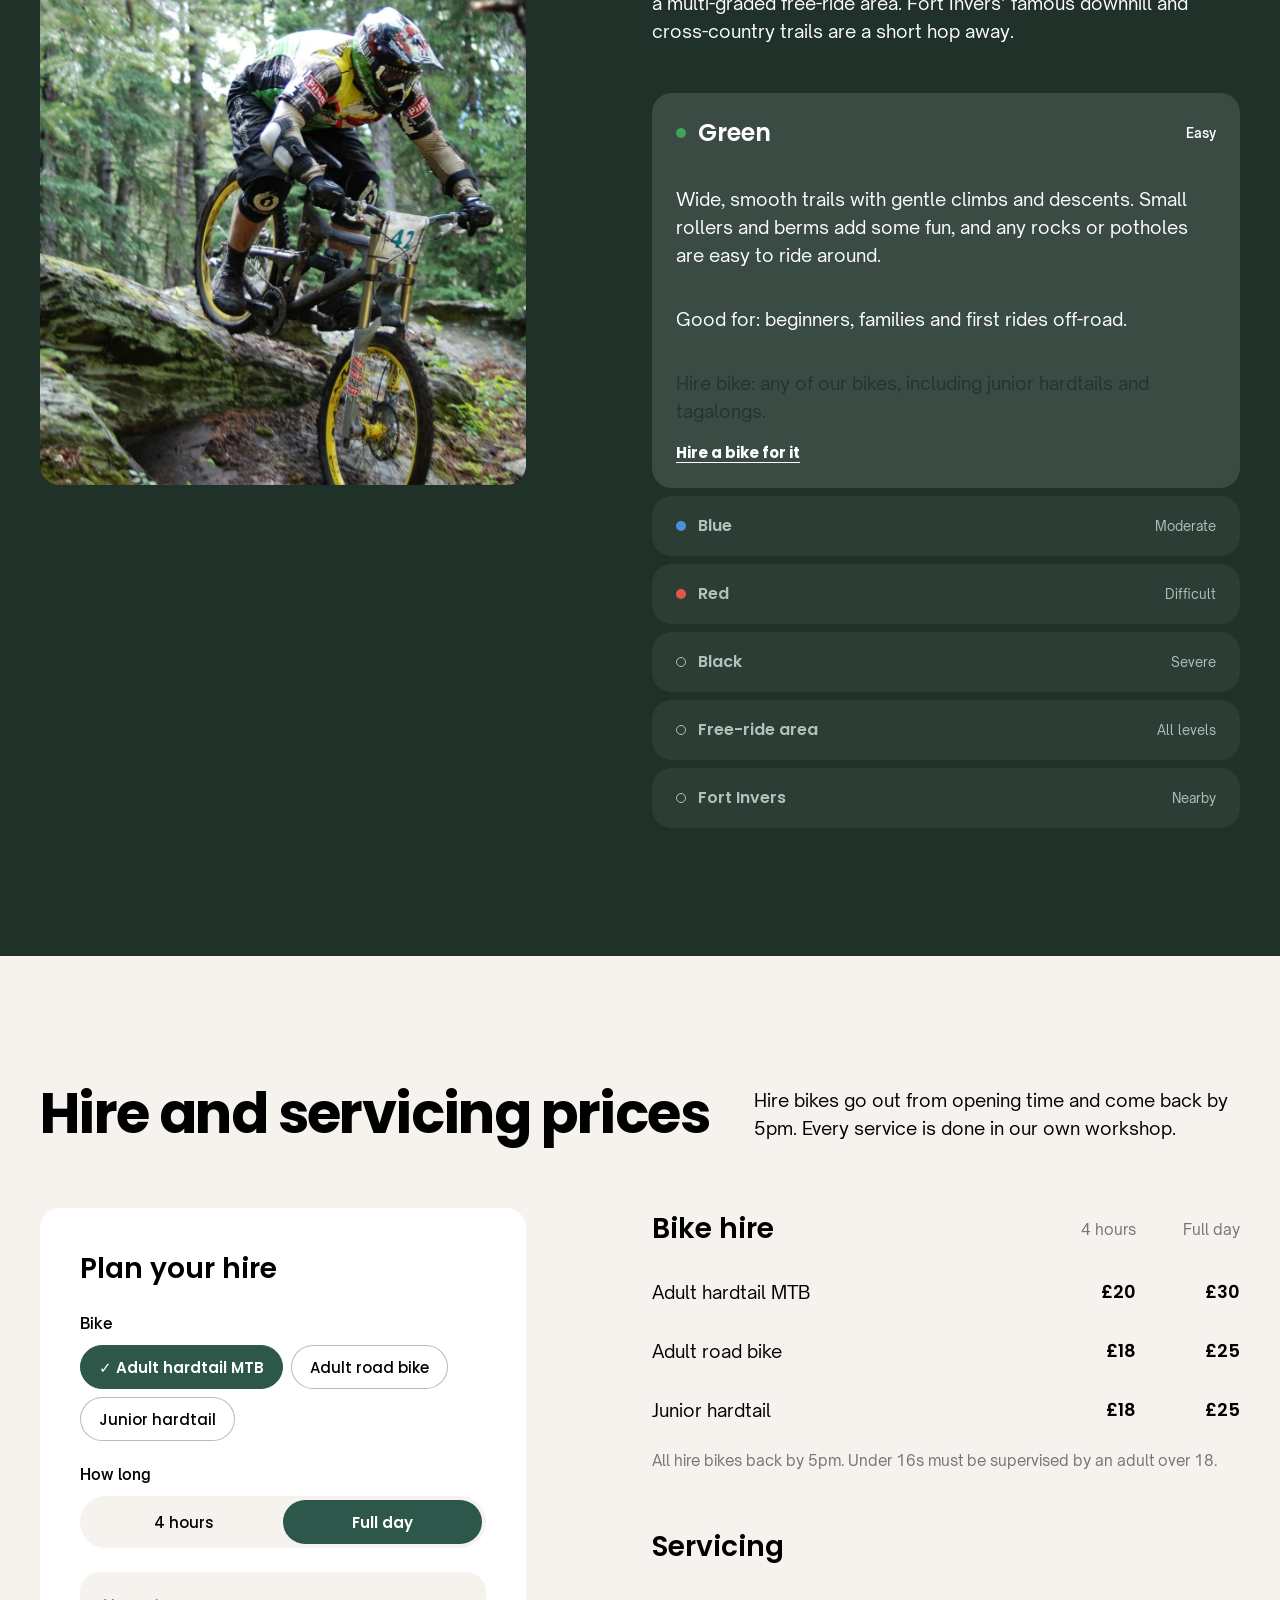
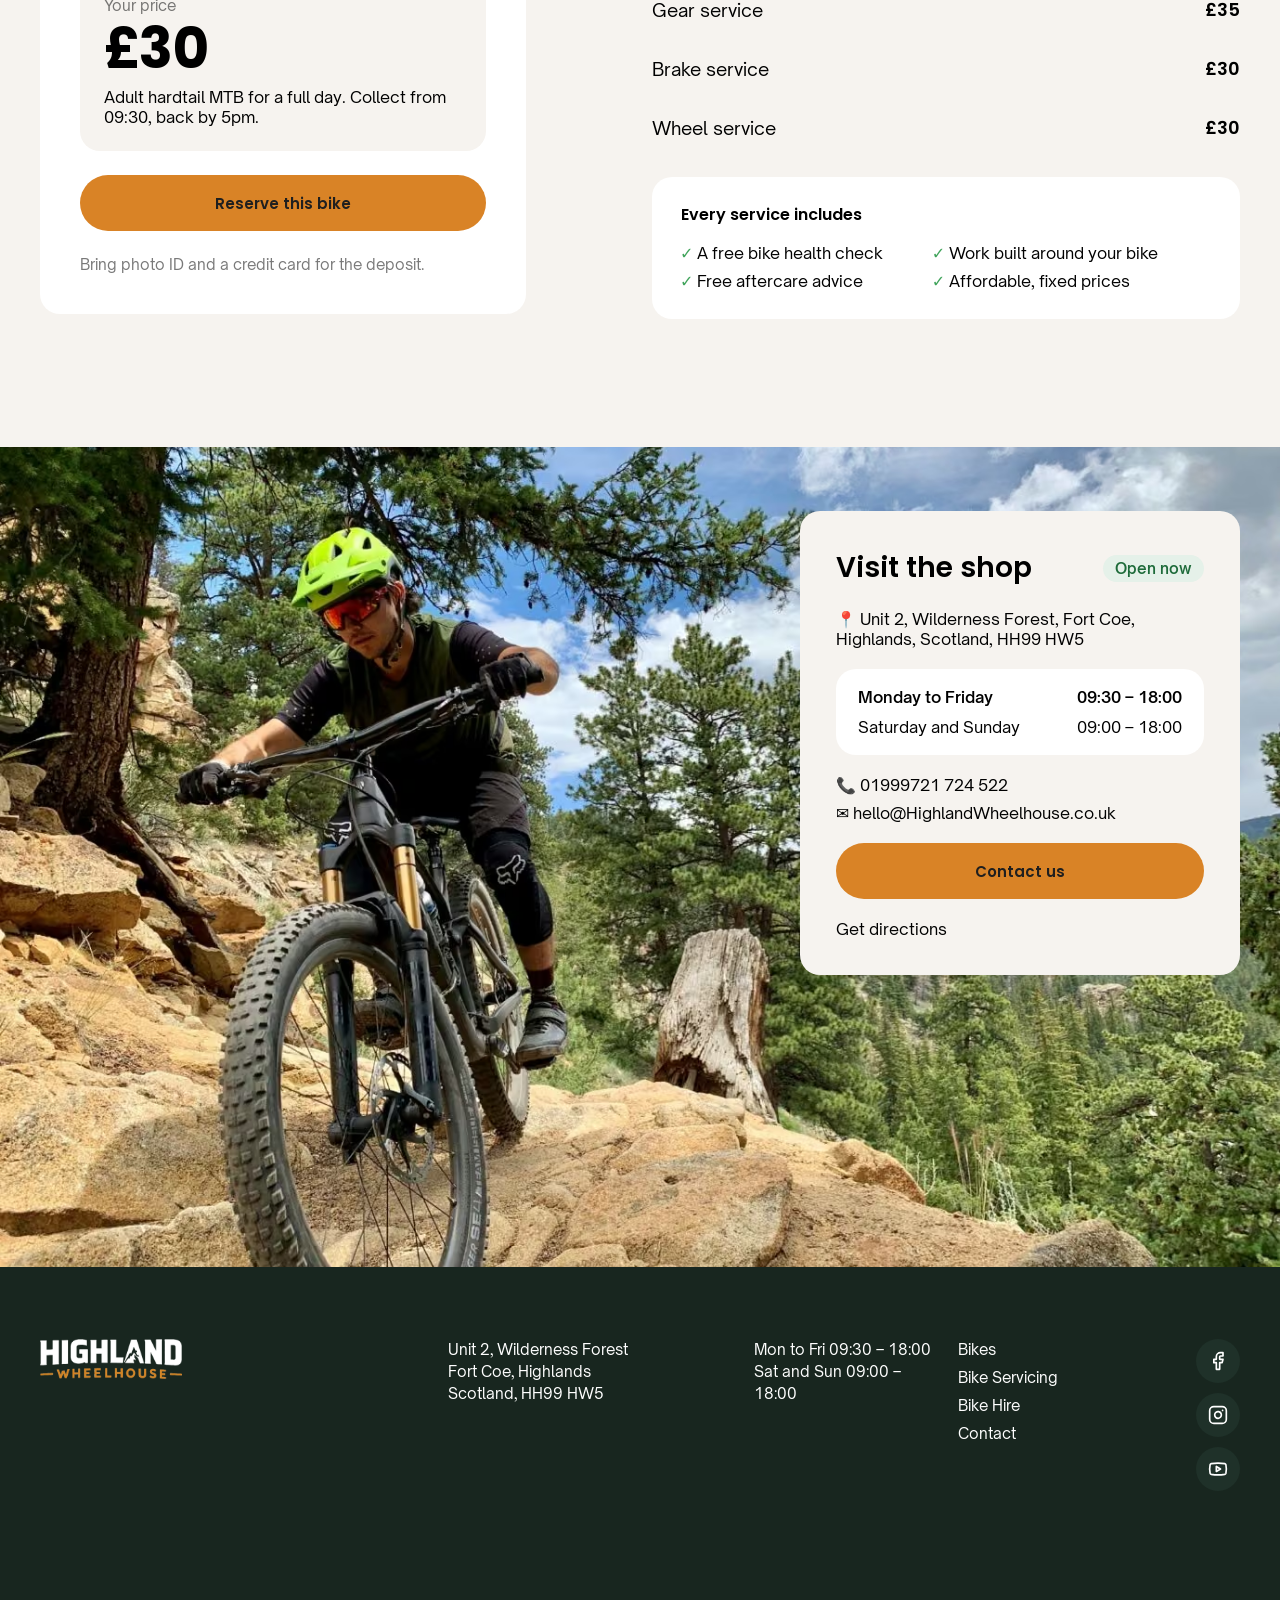
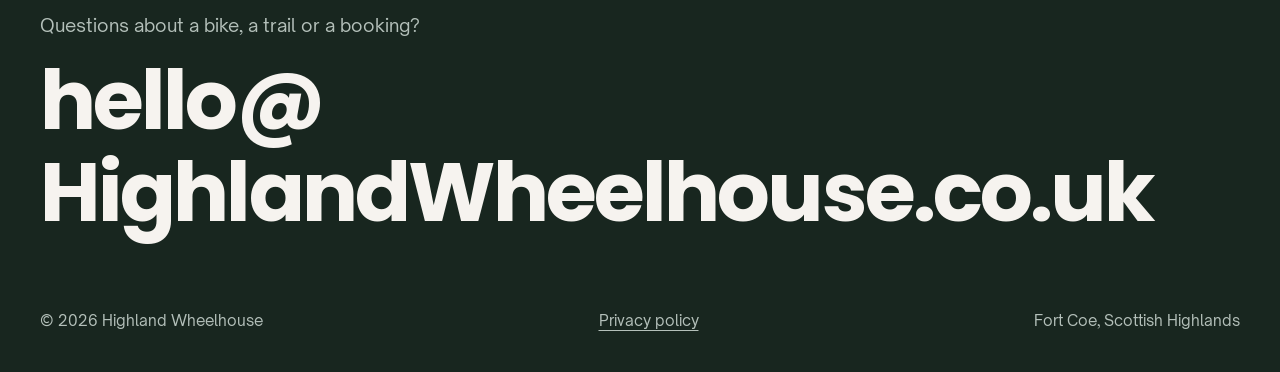
==== commit 688dd133: "Hire form script" ====
--- a/index.html
+++ b/index.html
@@ -21,7 +21,6 @@
       <script src="js/trails/trails-table-function.js" defer></script>
       <script src="js/contact/contact-modal.js" defer></script>
       <script src="js/hire/hire-form.js" defer></script>
-      <script src="js/open-time/open-time.js" defer></script>
    </head>
    <body>
       <header class="header-on-photo">
@@ -85,6 +84,7 @@
                      </a>
                   </div>
                   <ul class="hero-strip">
+                     <!-- TODO FUNCTION FOR OPEN TIME -->
                      <li>Open today 09:30 – 18:00</li>
                      <li>100+ hire bikes from £18</li>
                      <li>
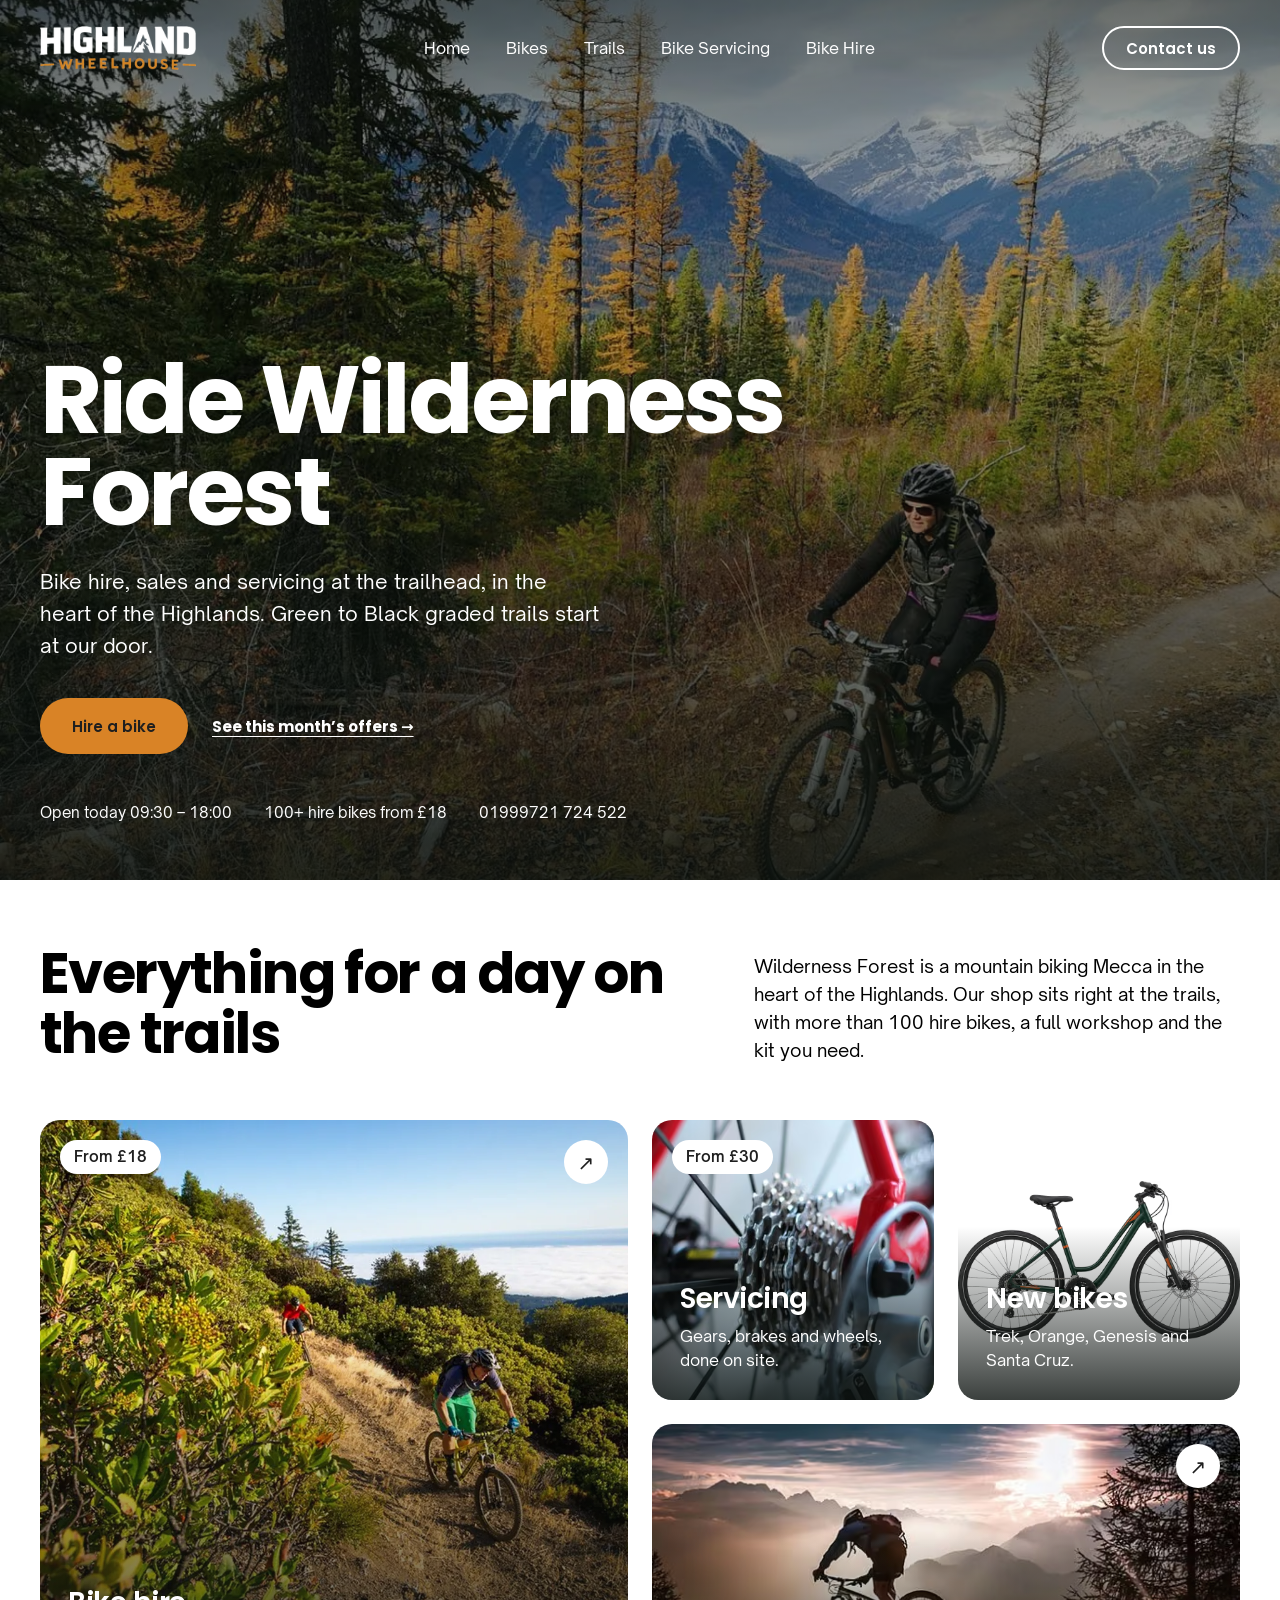
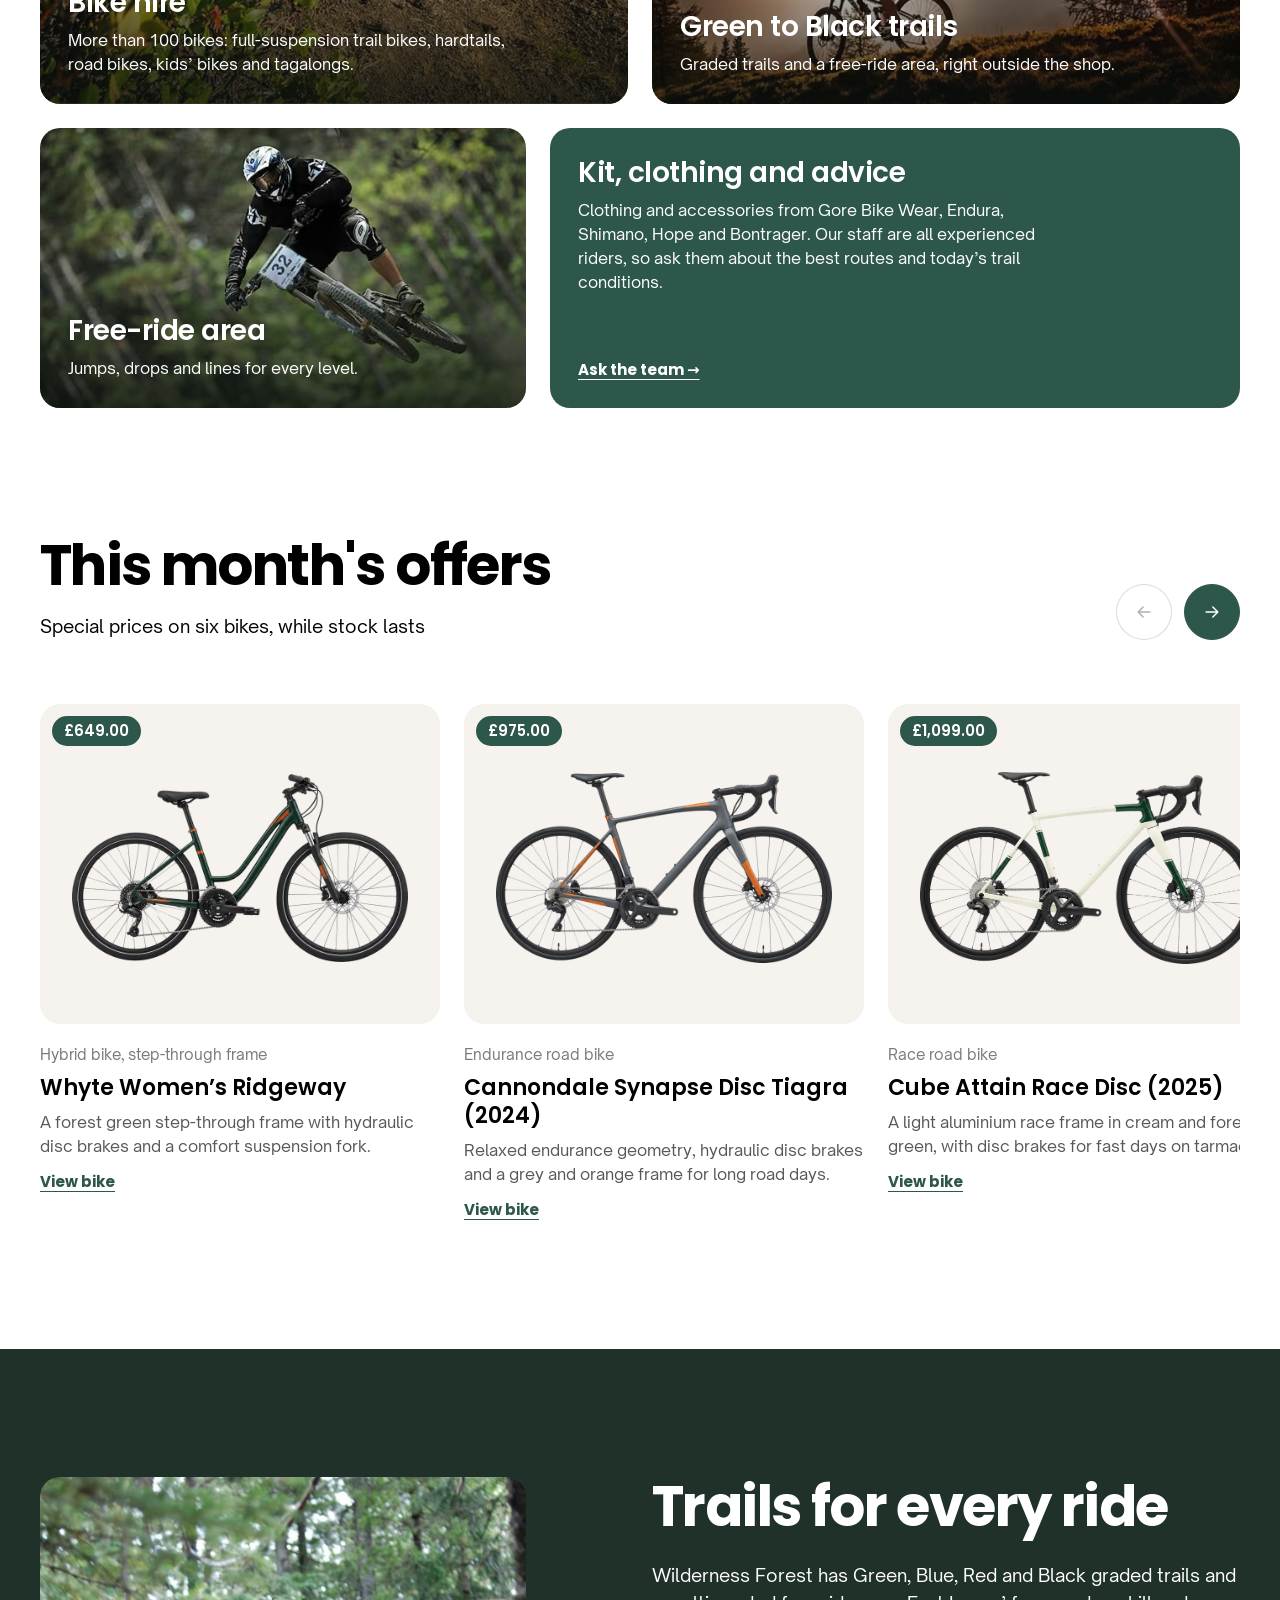
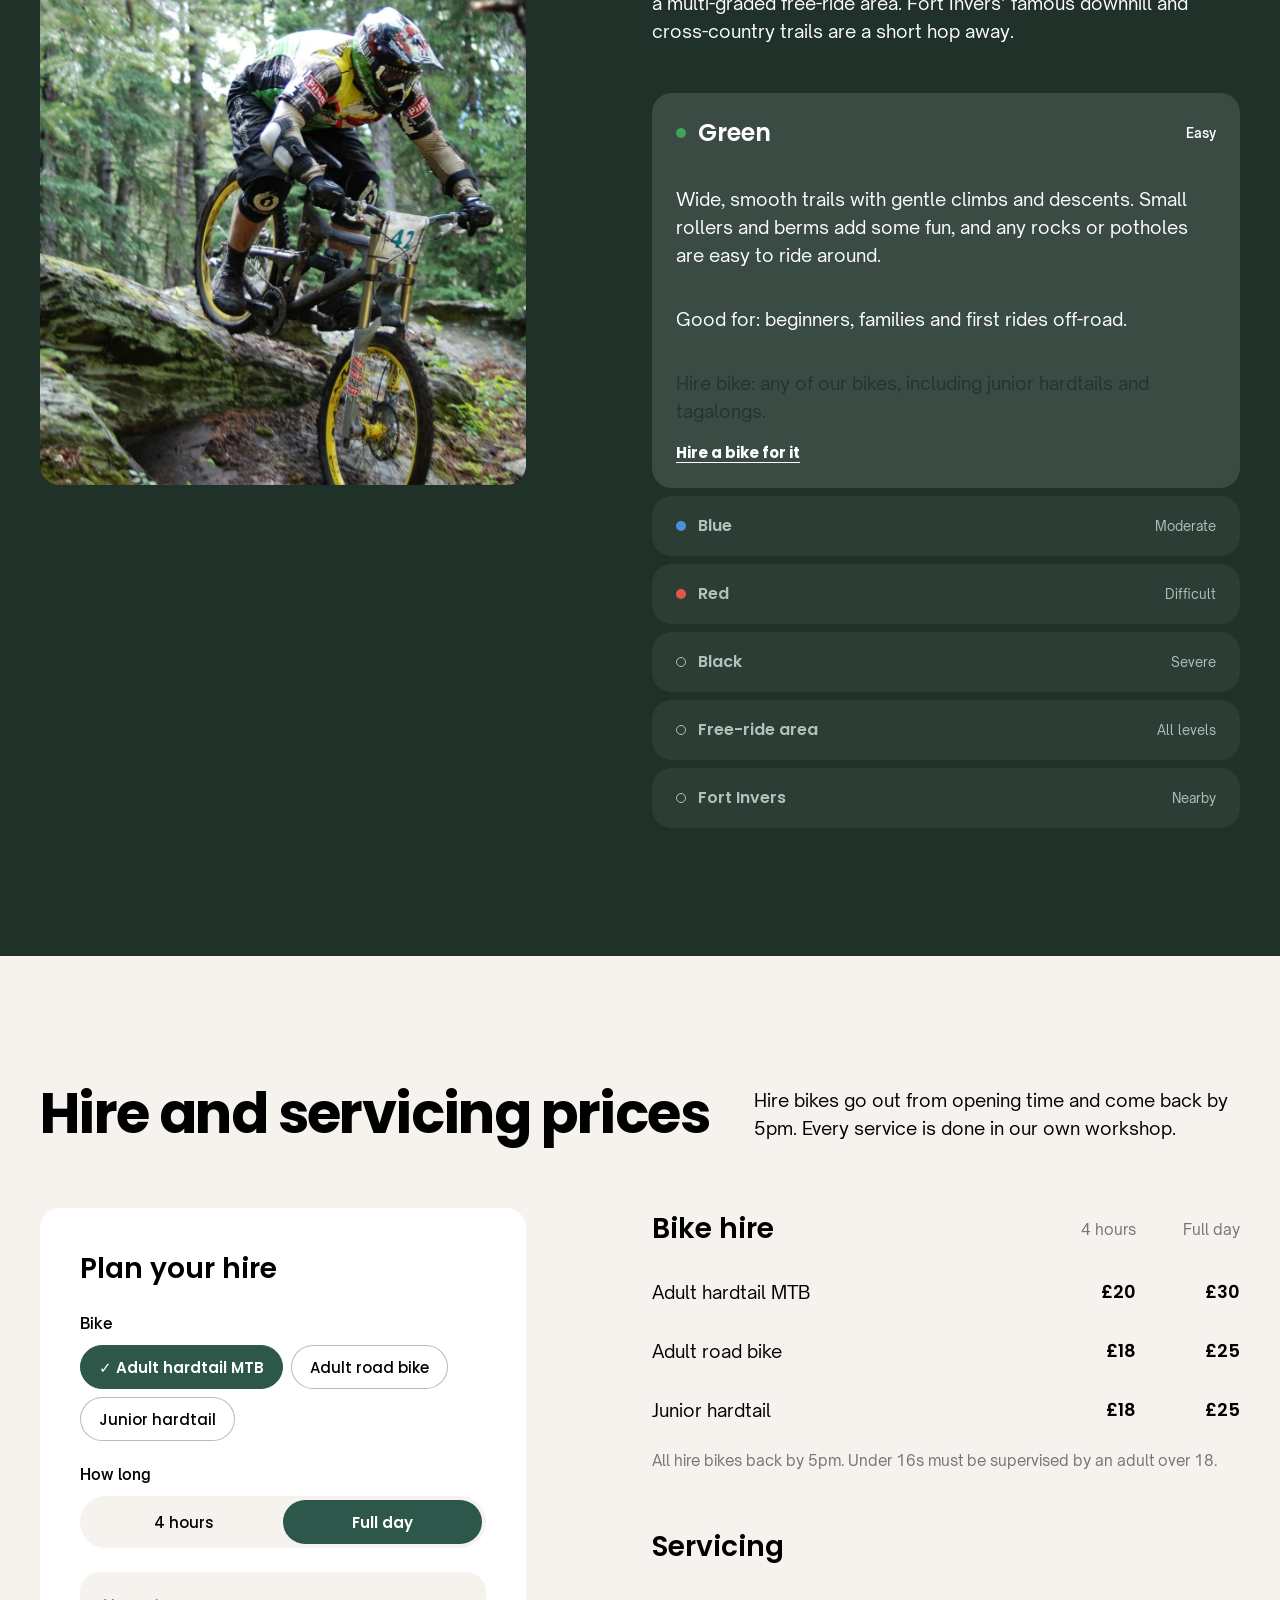
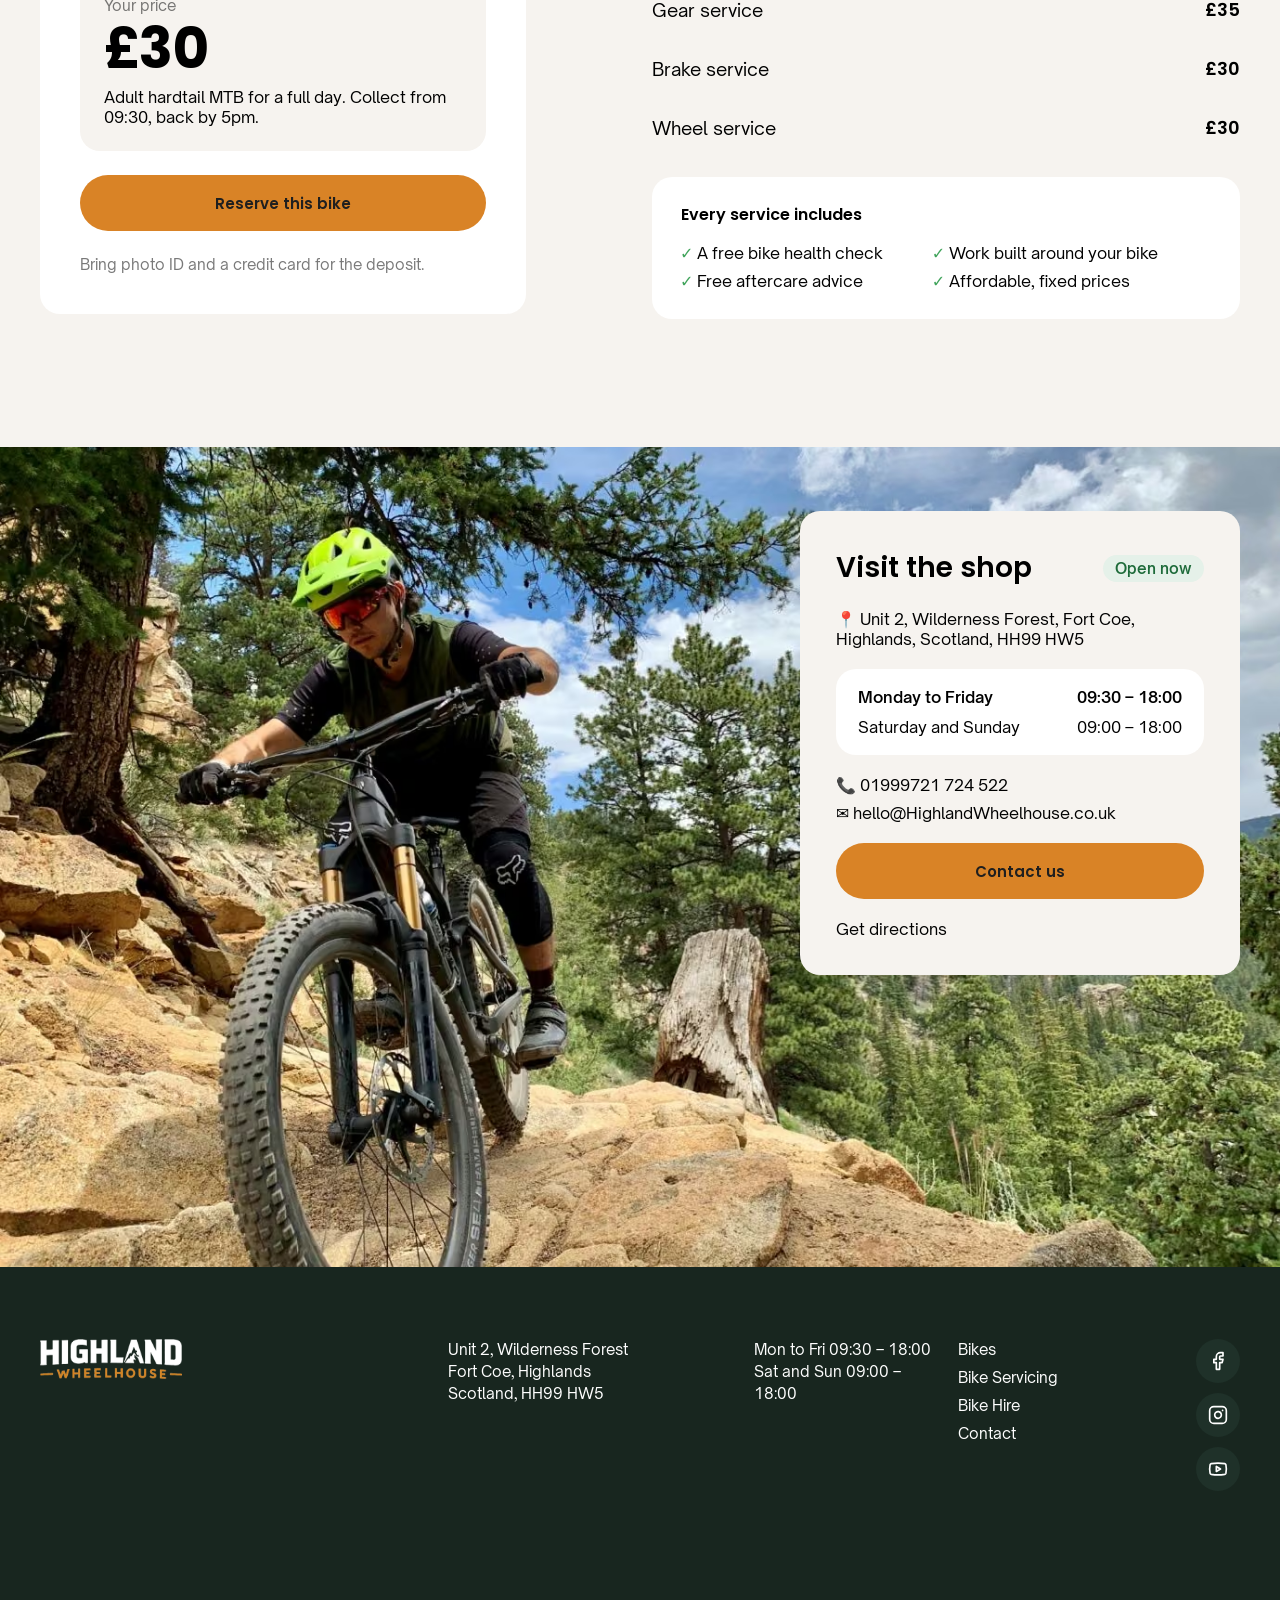
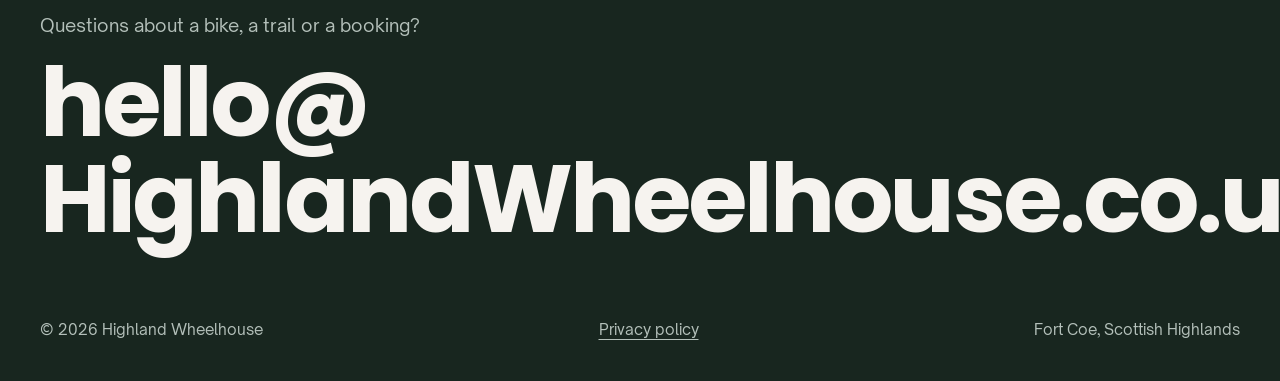
==== commit a850d1c7: "One-page links and contact modal" ====
--- a/index.html
+++ b/index.html
@@ -20,7 +20,6 @@
       <script src="js/offer-cards/offer-cards-slider.js" defer></script>
       <script src="js/trails/trails-table-function.js" defer></script>
       <script src="js/contact/contact-modal.js" defer></script>
-      <script src="js/hire/hire-form.js" defer></script>
    </head>
    <body>
       <header class="header-on-photo">
@@ -335,9 +334,7 @@
                            </p>
                         </div>
                      </div>
-                     <button class="button-main open-contact">
-                        Reserve this bike
-                     </button>
+                     <button class="button-main">Reserve this bike</button>
                      <p>Bring photo ID and a credit card for the deposit.</p>
                   </div>
                </div>
--- a/css/main.css
+++ b/css/main.css
@@ -14,4 +14,3 @@
 @import url('components/price-list.css');
 @import url('components/visit-card.css');
 @import url('components/contact-modal.css');
-@import url('components/media.css');
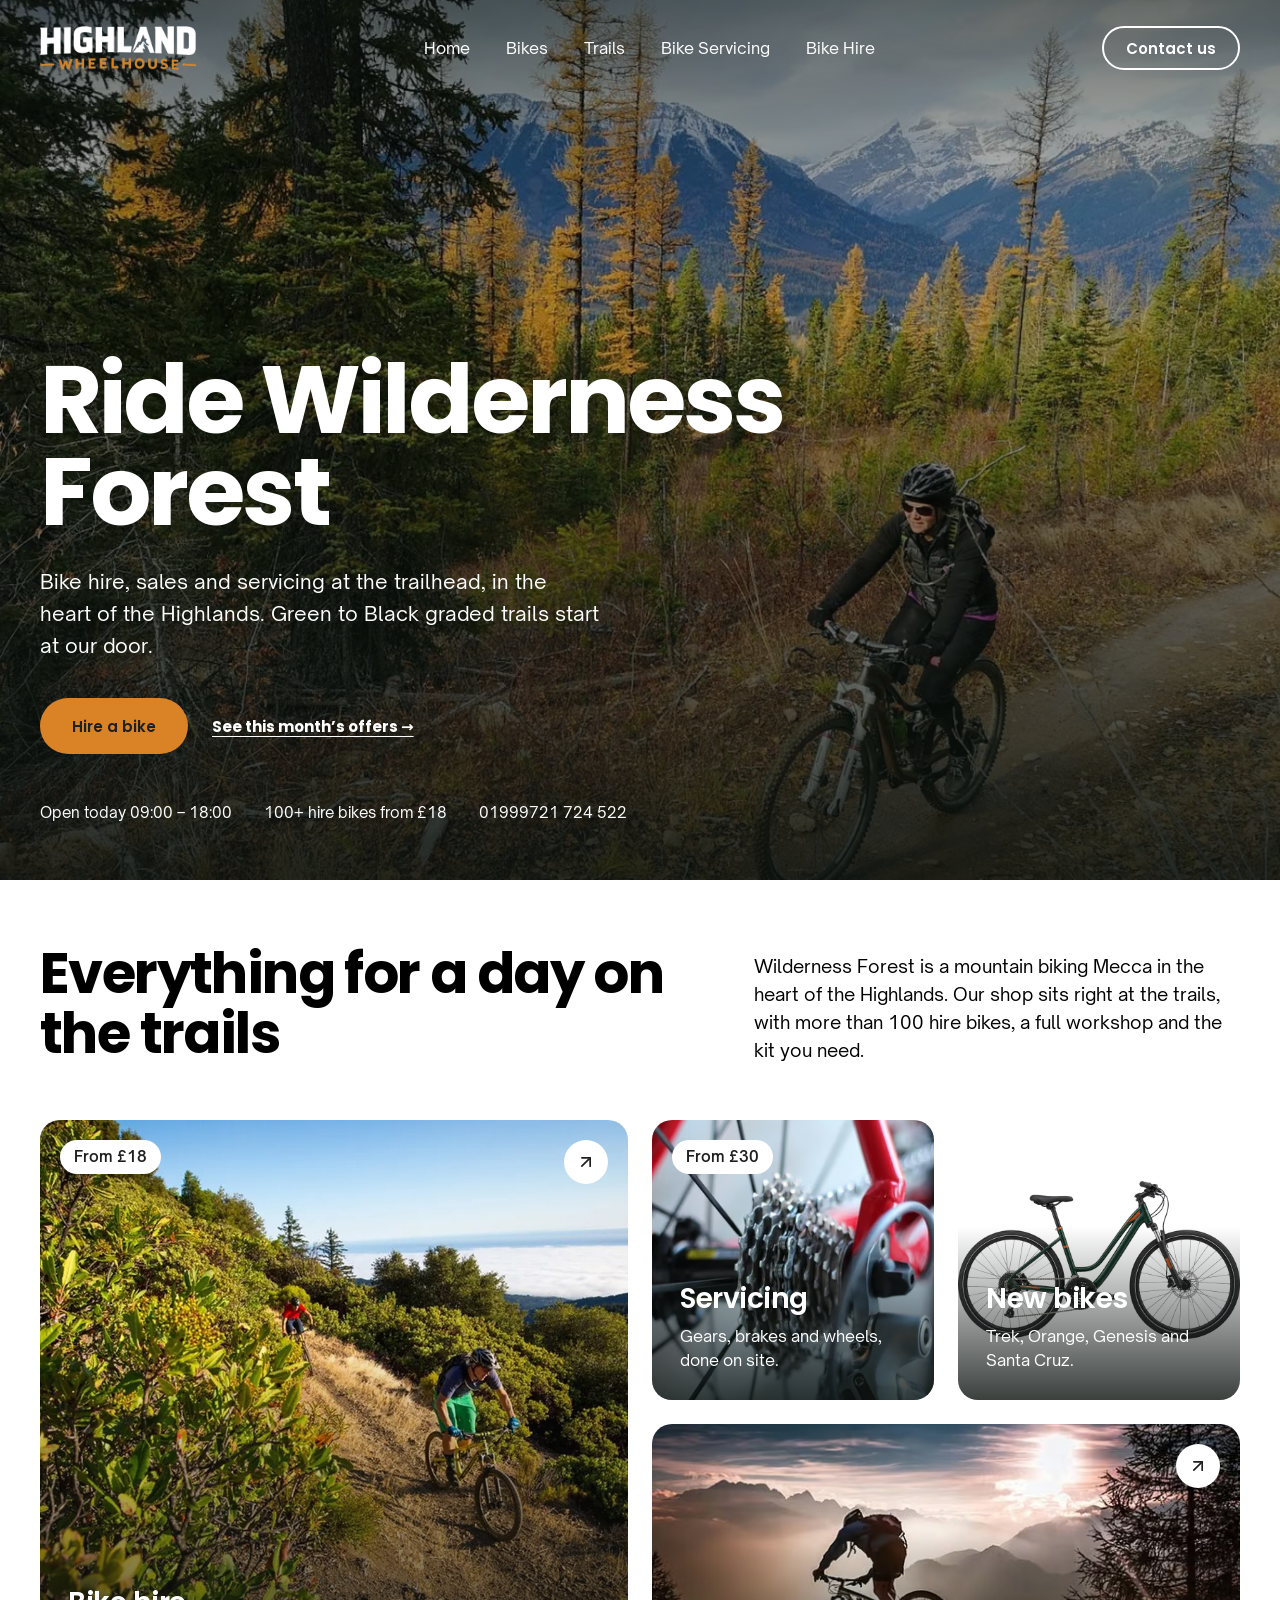
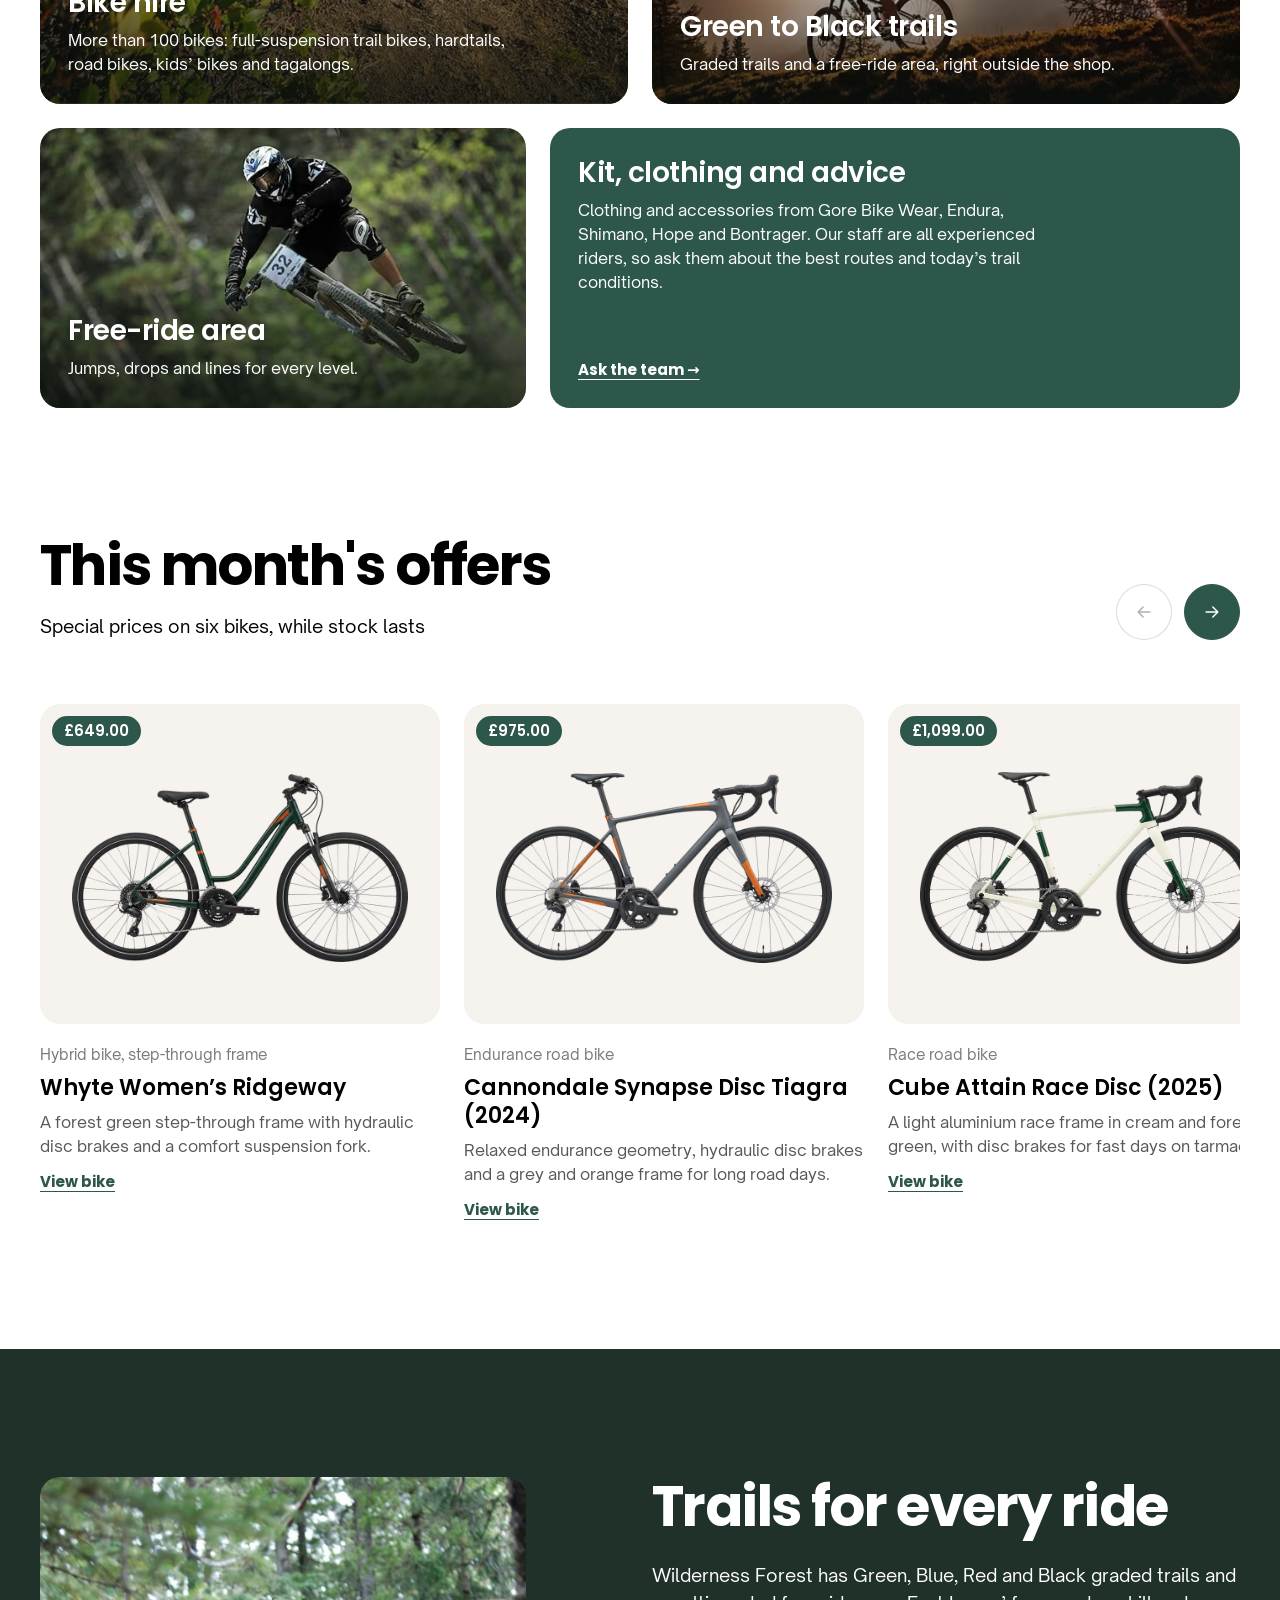
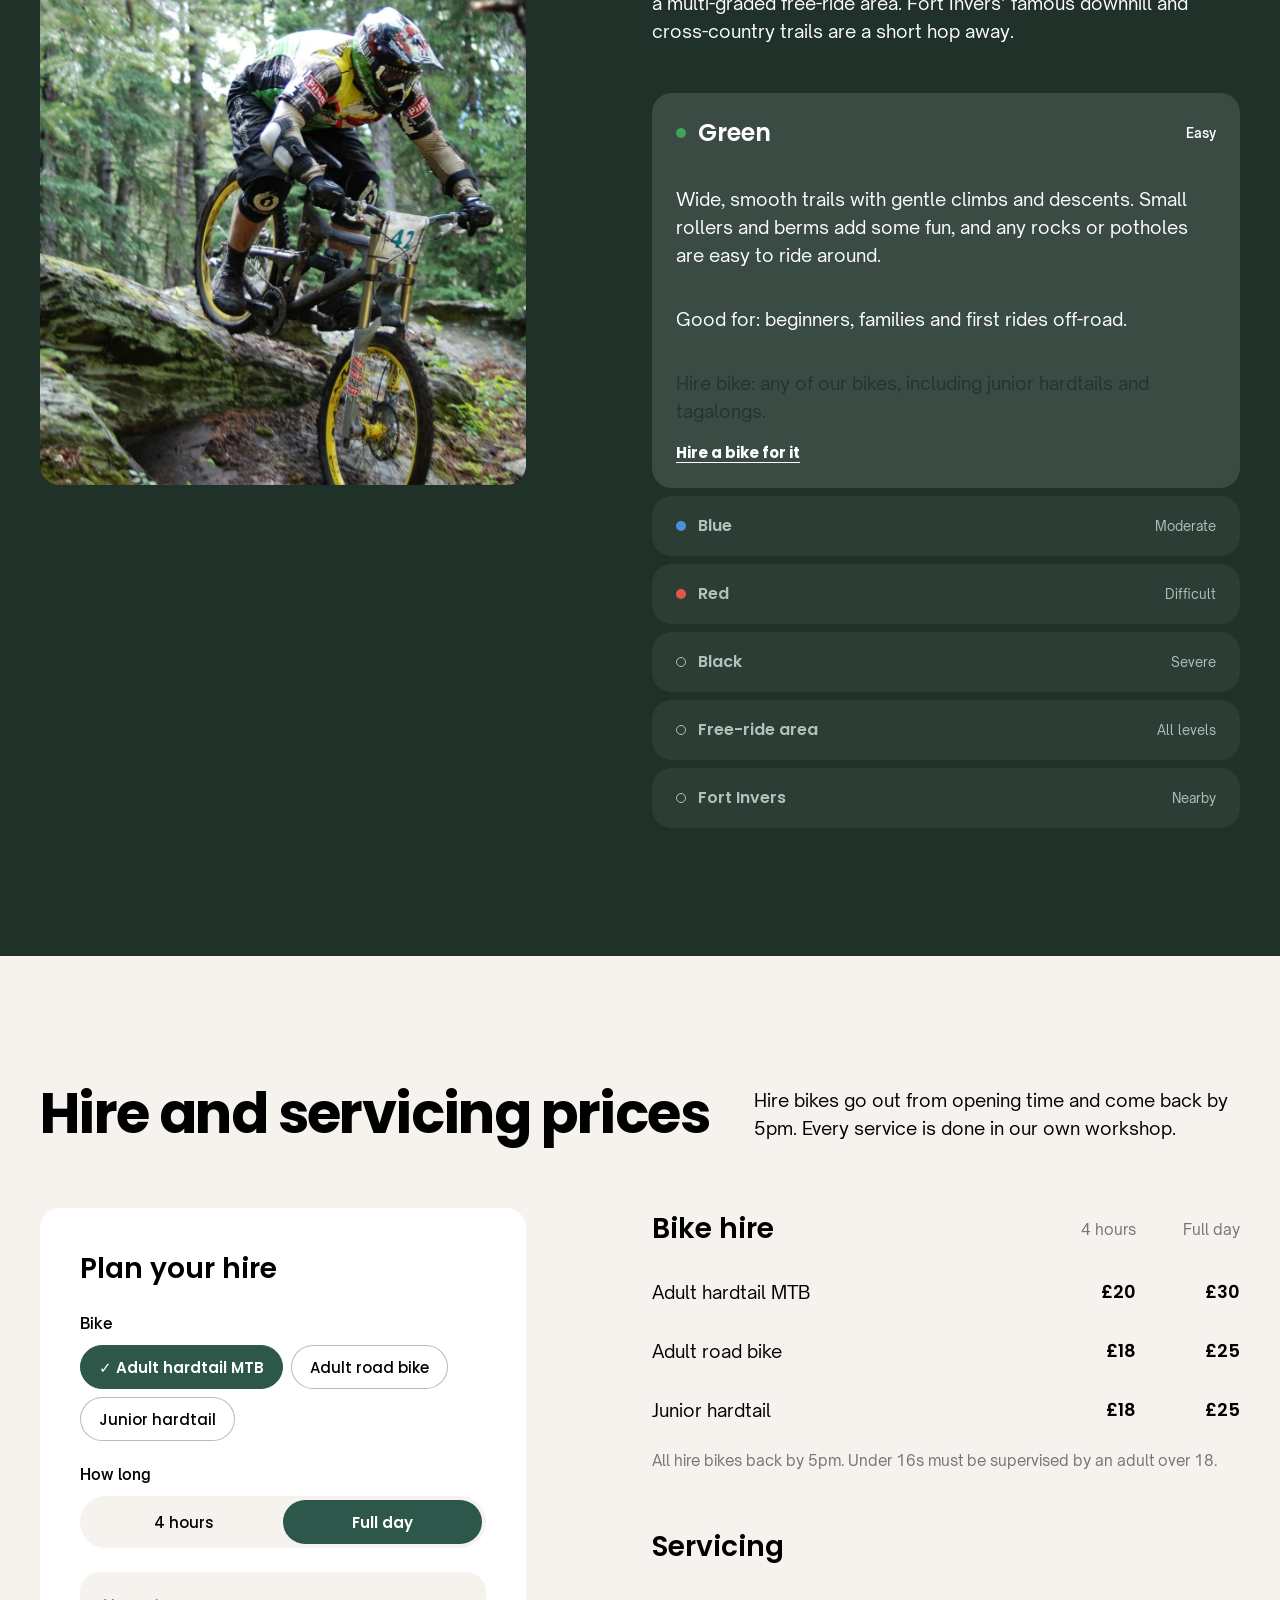
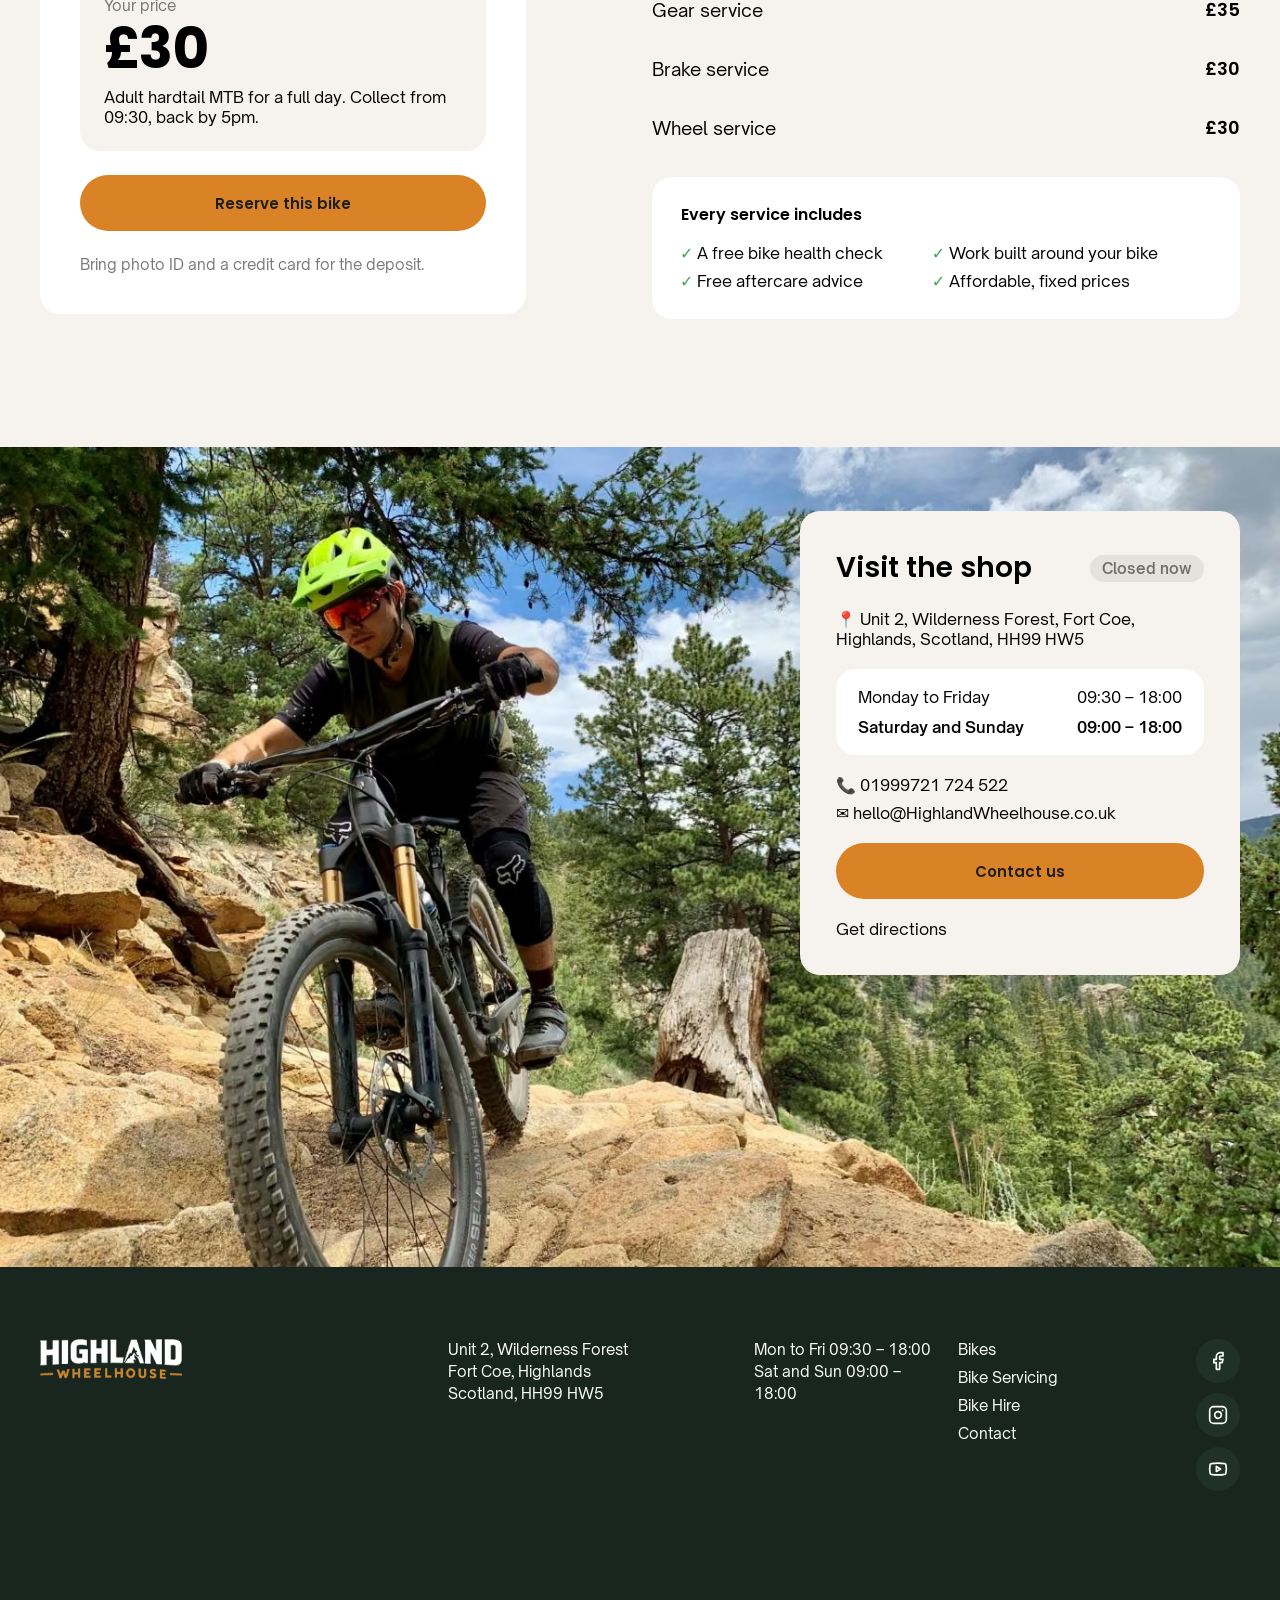
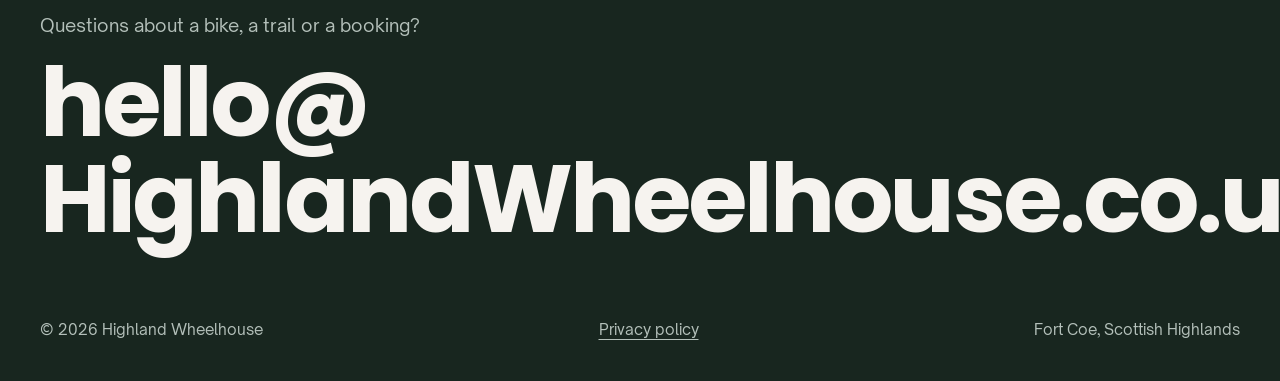
==== commit 5a1fe3d1: "Remove empty source" ====
--- a/index.html
+++ b/index.html
@@ -11,15 +11,20 @@
       <!-- CSS -->
       <link rel="stylesheet" href="css/main.css" />
       <link rel="stylesheet" href="css/pages/home.css" />
+      <link rel="stylesheet" href="css/pages/home-media.css" />
+      <link rel="stylesheet" href="libs/lightbox3/lightbox3.css" />
 
       <!-- scripts -->
       <script src="js/offer-cards/offer-cards-data.js" defer></script>
       <script src="js/trails/trails-data.js" defer></script>
-      <script src="js/main.js" defer></script>
       <script src="js/offer-cards/offer-cards-function.js" defer></script>
       <script src="js/offer-cards/offer-cards-slider.js" defer></script>
       <script src="js/trails/trails-table-function.js" defer></script>
       <script src="js/contact/contact-modal.js" defer></script>
+      <script src="js/hire/hire-form.js" defer></script>
+      <script src="js/open-time/open-time.js" defer></script>
+      <script src="libs/lightbox3/lightbox3.min.js" defer></script>
+      <script src="js/gallery/trails-gallery.js" defer></script>
    </head>
    <body>
       <header class="header-on-photo">
@@ -83,7 +88,6 @@
                      </a>
                   </div>
                   <ul class="hero-strip">
-                     <!-- TODO FUNCTION FOR OPEN TIME -->
                      <li>Open today 09:30 – 18:00</li>
                      <li>100+ hire bikes from £18</li>
                      <li>
@@ -107,7 +111,6 @@
                </div>
                <div class="bento grid">
                   <!-- TODO SOURCE AND MEDIA FOR PICTURES -->
-                  <!-- TODO CHANGE ARROW FOR IMAGES -->
                   <a class="bike-hire" href="#hire">
                      <div class="picture-container">
                         <picture>
@@ -120,7 +123,9 @@
                         </picture>
                      </div>
                      <span class="bento-item-price">From £18</span>
-                     <span class="bento-item-arrow">↗</span>
+                     <span class="bento-item-arrow">
+                        <img src="assets/icons/arrow-up-right.svg" alt="" />
+                     </span>
                      <div class="bento-item-info">
                         <h3>Bike hire</h3>
                         <p>
@@ -163,7 +168,10 @@
                      </div>
                   </div>
 
-                  <div class="green-to-black-trails">
+                  <a
+                     class="green-to-black-trails open-gallery"
+                     href="#trails-gallery"
+                  >
                      <div class="picture-container">
                         <picture>
                            <img
@@ -174,7 +182,9 @@
                            />
                         </picture>
                      </div>
-                     <span class="bento-item-arrow">↗</span>
+                     <span class="bento-item-arrow">
+                        <img src="assets/icons/arrow-up-right.svg" alt="" />
+                     </span>
                      <div class="bento-item-info">
                         <h3>Green to Black trails</h3>
                         <p>
@@ -182,7 +192,7 @@
                            shop.
                         </p>
                      </div>
-                  </div>
+                  </a>
 
                   <div class="free-ride-area">
                      <div class="picture-container">
@@ -222,6 +232,40 @@
                         </div>
                      </div>
                   </div>
+               </div>
+
+               <!-- trails gallery -->
+               <div id="trails-gallery" hidden>
+                  <a
+                     href="assets/images/gallery/trail-map.svg"
+                     data-lightbox="trails"
+                     data-caption="Trail map: every trail starts at the shop"
+                  ></a>
+                  <a
+                     href="assets/images/gallery/trail-green-1536w.avif"
+                     data-lightbox="trails"
+                     data-caption="Green trail: wide and smooth, with gentle climbs and descents"
+                  ></a>
+                  <a
+                     href="assets/images/gallery/trail-blue-1536w.avif"
+                     data-lightbox="trails"
+                     data-caption="Blue trail: tree roots, small rock steps, berms and small jumps"
+                  ></a>
+                  <a
+                     href="assets/images/gallery/trail-red-1536w.avif"
+                     data-lightbox="trails"
+                     data-caption="Red trail: steep climbs and technical descents over large rocks"
+                  ></a>
+                  <a
+                     href="assets/images/gallery/trail-black-1536w.avif"
+                     data-lightbox="trails"
+                     data-caption="Black trail: long, steep climbs and fast descents"
+                  ></a>
+                  <a
+                     href="assets/images/gallery/trail-free-ride-1536w.avif"
+                     data-lightbox="trails"
+                     data-caption="Free-ride area: jump lines, drops and berms for every level"
+                  ></a>
                </div>
             </div>
          </section>
@@ -277,7 +321,6 @@
          <section class="trails-section section" id="trails">
             <div class="container grid">
                <picture class="trail-rider-picture">
-                  <source />
                   <img
                      src="assets/images/desktop/trails-forest-descent-1102w.avif"
                      alt="rider in yellow"
@@ -334,7 +377,9 @@
                            </p>
                         </div>
                      </div>
-                     <button class="button-main">Reserve this bike</button>
+                     <button class="button-main open-contact">
+                        Reserve this bike
+                     </button>
                      <p>Bring photo ID and a credit card for the deposit.</p>
                   </div>
                </div>
--- a/css/pages/home-media.css
+++ b/css/pages/home-media.css
@@ -0,0 +1,107 @@
+/* Media: home page */
+
+@media (max-width: 1024px) {
+   /* Bento */
+
+   .bento {
+      grid-template-columns: 1fr 1fr;
+   }
+
+   .bento > * {
+      grid-column: auto;
+      grid-row: auto;
+   }
+
+   .bike-hire,
+   .kit-clothing-advice {
+      grid-column: 1 / -1;
+   }
+}
+
+@media (max-width: 768px) {
+   /* Hero */
+
+   .hero {
+      height: 720px;
+   }
+
+   .hero-title {
+      font-size: 44px;
+      line-height: 44px;
+      letter-spacing: -1.3px;
+   }
+
+   .hero-text {
+      font-size: 17px;
+      line-height: 26px;
+   }
+
+   .hero-actions,
+   .hero-strip {
+      flex-wrap: wrap;
+   }
+
+   .hero-strip {
+      gap: 8px 24px;
+   }
+
+   /* Content */
+
+   .content-header,
+   .prices-header,
+   .trails-section .container {
+      align-items: stretch;
+   }
+
+   /* Bento */
+
+   .bento {
+      display: grid;
+      grid-template-columns: 1fr;
+      grid-auto-rows: 260px;
+      gap: 12px;
+   }
+
+   .kit-clothing-advice {
+      grid-row: span 2;
+   }
+
+   /* Month's offer */
+
+   .month-offer-header {
+      display: flex;
+      flex-direction: column;
+      gap: 16px;
+   }
+
+   .bikes-row .card {
+      flex-basis: 290px;
+   }
+
+   /* trails */
+
+   .trail-rider-picture {
+      aspect-ratio: 4 / 3;
+   }
+
+   /* visit */
+
+   .visit-section {
+      grid-template-rows: auto;
+      height: auto;
+   }
+
+   .visit-picture,
+   .visit-info {
+      grid-area: auto;
+   }
+
+   .visit-picture {
+      height: 360px;
+   }
+
+   .visit-info .container {
+      margin-top: -80px;
+      padding-top: 0;
+   }
+}
--- a/libs/lightbox3/lightbox3.css
+++ b/libs/lightbox3/lightbox3.css
@@ -0,0 +1,225 @@
+.lightbox3-overlay {
+   --lb-backdrop-color: rgba(0, 0, 0, 0.95);
+   --lb-chrome-bg: hsla(0, 0%, 9%, 0.8);
+   --lb-chrome-text: hsla(0, 0%, 100%, 0.9);
+   --lb-chrome-font-size: 15px;
+   --lb-chrome-padding: 16px;
+   --lb-chrome-border-radius: 48px;
+   --lb-image-border-radius: 24px;
+   --lb-image-padding: 40px;
+   --lb-z-index: 999999;
+   -webkit-tap-highlight-color: transparent;
+   inset: 0;
+   outline: none;
+   overflow: hidden;
+   position: fixed;
+   touch-action: none;
+   z-index: var(--lb-z-index);
+}
+.lightbox3-backdrop {
+   background: var(--lb-backdrop-color);
+   cursor: pointer;
+   inset: 0;
+   position: absolute;
+}
+.lightbox3-strip {
+   inset: 0;
+   pointer-events: none;
+   position: fixed;
+   will-change: transform;
+}
+.lightbox3-slide {
+   height: 100vh;
+   pointer-events: none;
+   position: absolute;
+   top: 0;
+   width: 100vw;
+}
+.lightbox3-image {
+   -webkit-user-drag: none;
+   object-fit: cover;
+   position: absolute;
+   touch-action: none;
+   transform-origin: center center;
+   user-select: none;
+   will-change: transform;
+}
+.lightbox3-spinner {
+   animation: lightbox3-spin 0.7s linear infinite;
+   border: 3px solid hsla(0, 0%, 100%, 0.2);
+   border-radius: 50%;
+   border-top-color: hsla(0, 0%, 100%, 0.8);
+   height: 32px;
+   left: 50%;
+   margin: -16px 0 0 -16px;
+   position: absolute;
+   top: 50%;
+   width: 32px;
+}
+@keyframes lightbox3-spin {
+   to {
+      transform: rotate(1turn);
+   }
+}
+.lightbox3-chrome {
+   align-items: center;
+   backdrop-filter: blur(20px);
+   -webkit-backdrop-filter: blur(20px);
+   background: var(--lb-chrome-bg);
+   border-radius: var(--lb-chrome-border-radius);
+   bottom: var(--lb-chrome-padding);
+   box-shadow: inset 0 1px 0 hsla(0, 0%, 100%, 0.08);
+   color: var(--lb-chrome-text);
+   display: flex;
+   font-size: var(--lb-chrome-font-size);
+   font-weight: 500;
+   gap: 12px;
+   left: 50%;
+   letter-spacing: 0.02em;
+   line-height: 1;
+   max-width: min(90vw, 600px);
+   padding: 6px 6px 6px 18px;
+   pointer-events: none;
+   position: fixed;
+   user-select: none;
+   width: max-content;
+   z-index: 1;
+}
+.lightbox3-chrome--minimal {
+   padding: 6px;
+}
+.lightbox3-counter {
+   color: hsla(0, 0%, 100%, 0.55);
+   font-size: 14px;
+   font-variant-numeric: tabular-nums;
+   letter-spacing: 0.01em;
+}
+.lightbox3-caption {
+   -webkit-box-orient: vertical;
+   -webkit-line-clamp: 10;
+   color: hsla(0, 0%, 100%, 0.9);
+   display: -webkit-box;
+   flex: 1;
+   line-height: 1.3;
+   min-width: 0;
+   overflow: hidden;
+   pointer-events: auto;
+}
+.lightbox3-close {
+   align-items: center;
+   background: hsla(0, 0%, 100%, 0.08);
+   border: none;
+   border-radius: 50%;
+   color: #fff;
+   cursor: pointer;
+   display: flex;
+   flex-shrink: 0;
+   height: 40px;
+   justify-content: center;
+   padding: 0;
+   pointer-events: auto;
+   transition: background 0.15s ease;
+   width: 40px;
+}
+.lightbox3-close:hover {
+   background: hsla(0, 0%, 100%, 0.16);
+}
+.lightbox3-close:focus {
+   outline: none;
+}
+.lightbox3-close:focus-visible {
+   outline: 2px solid hsla(0, 0%, 100%, 0.8);
+   outline-offset: 2px;
+}
+.lightbox3-close svg {
+   height: 22px;
+   opacity: 0.85;
+   transition: opacity 0.15s ease;
+   width: 22px;
+}
+.lightbox3-close:hover svg {
+   opacity: 1;
+}
+.lightbox3-arrow {
+   align-items: center;
+   backdrop-filter: blur(12px);
+   -webkit-backdrop-filter: blur(12px);
+   background: hsla(0, 0%, 100%, 0.1);
+   border: none;
+   border-radius: 50%;
+   box-shadow: inset 0 1px 0 hsla(0, 0%, 100%, 0.08);
+   color: #fff;
+   cursor: pointer;
+   display: flex;
+   height: 48px;
+   justify-content: center;
+   padding: 0;
+   pointer-events: auto;
+   position: fixed;
+   top: 50%;
+   transform: translateY(-50%);
+   transition: background 0.15s ease;
+   width: 48px;
+   z-index: 1;
+}
+.lightbox3-arrow:hover {
+   background: hsla(0, 0%, 100%, 0.18);
+}
+.lightbox3-arrow:focus {
+   outline: none;
+}
+.lightbox3-arrow:focus-visible {
+   outline: 2px solid hsla(0, 0%, 100%, 0.8);
+   outline-offset: 2px;
+}
+.lightbox3-arrow svg {
+   height: 28px;
+   opacity: 0.7;
+   transition: opacity 0.15s ease;
+   width: 28px;
+}
+.lightbox3-arrow:hover svg {
+   opacity: 1;
+}
+.lightbox3-arrow-prev {
+   left: var(--lb-chrome-padding);
+}
+.lightbox3-arrow-next {
+   right: var(--lb-chrome-padding);
+}
+@media (max-width: 600px) {
+   .lightbox3-overlay {
+      --lb-image-border-radius: 16px;
+      --lb-image-padding: 8px;
+   }
+   .lightbox3-arrow {
+      display: none;
+   }
+   .lightbox3-chrome {
+      --lb-chrome-padding: 12px;
+      --lb-chrome-font-size: 14px;
+      bottom: var(--lb-chrome-padding);
+      font-size: var(--lb-chrome-font-size);
+      gap: 10px;
+      padding: 5px 5px 5px 14px;
+   }
+   .lightbox3-chrome--minimal {
+      padding: 5px;
+   }
+   .lightbox3-close {
+      height: 36px;
+      width: 36px;
+   }
+   .lightbox3-close svg {
+      height: 20px;
+      width: 20px;
+   }
+}
+@media (prefers-reduced-motion: reduce) {
+   .lightbox3-backdrop,
+   .lightbox3-image,
+   .lightbox3-spinner {
+      animation-duration: 0.01ms !important;
+      transition-duration: 0.01ms !important;
+   }
+}
